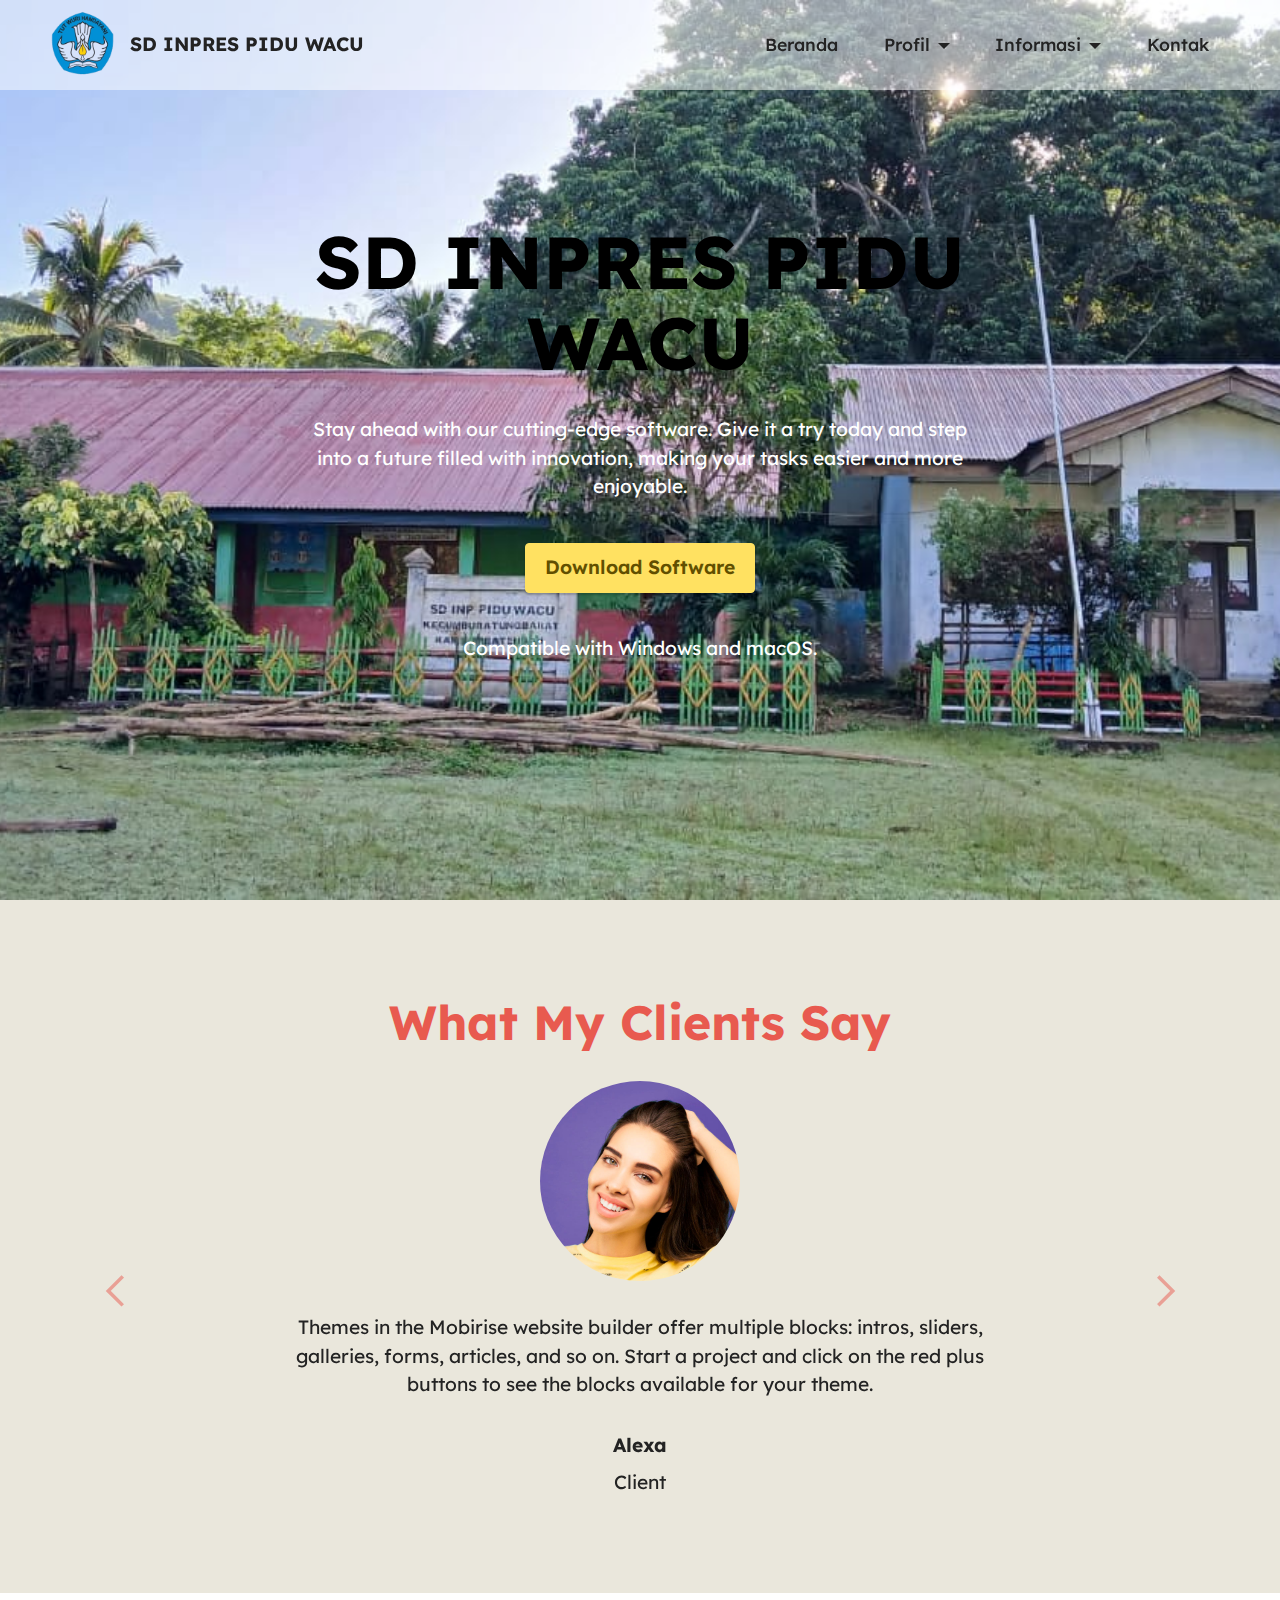
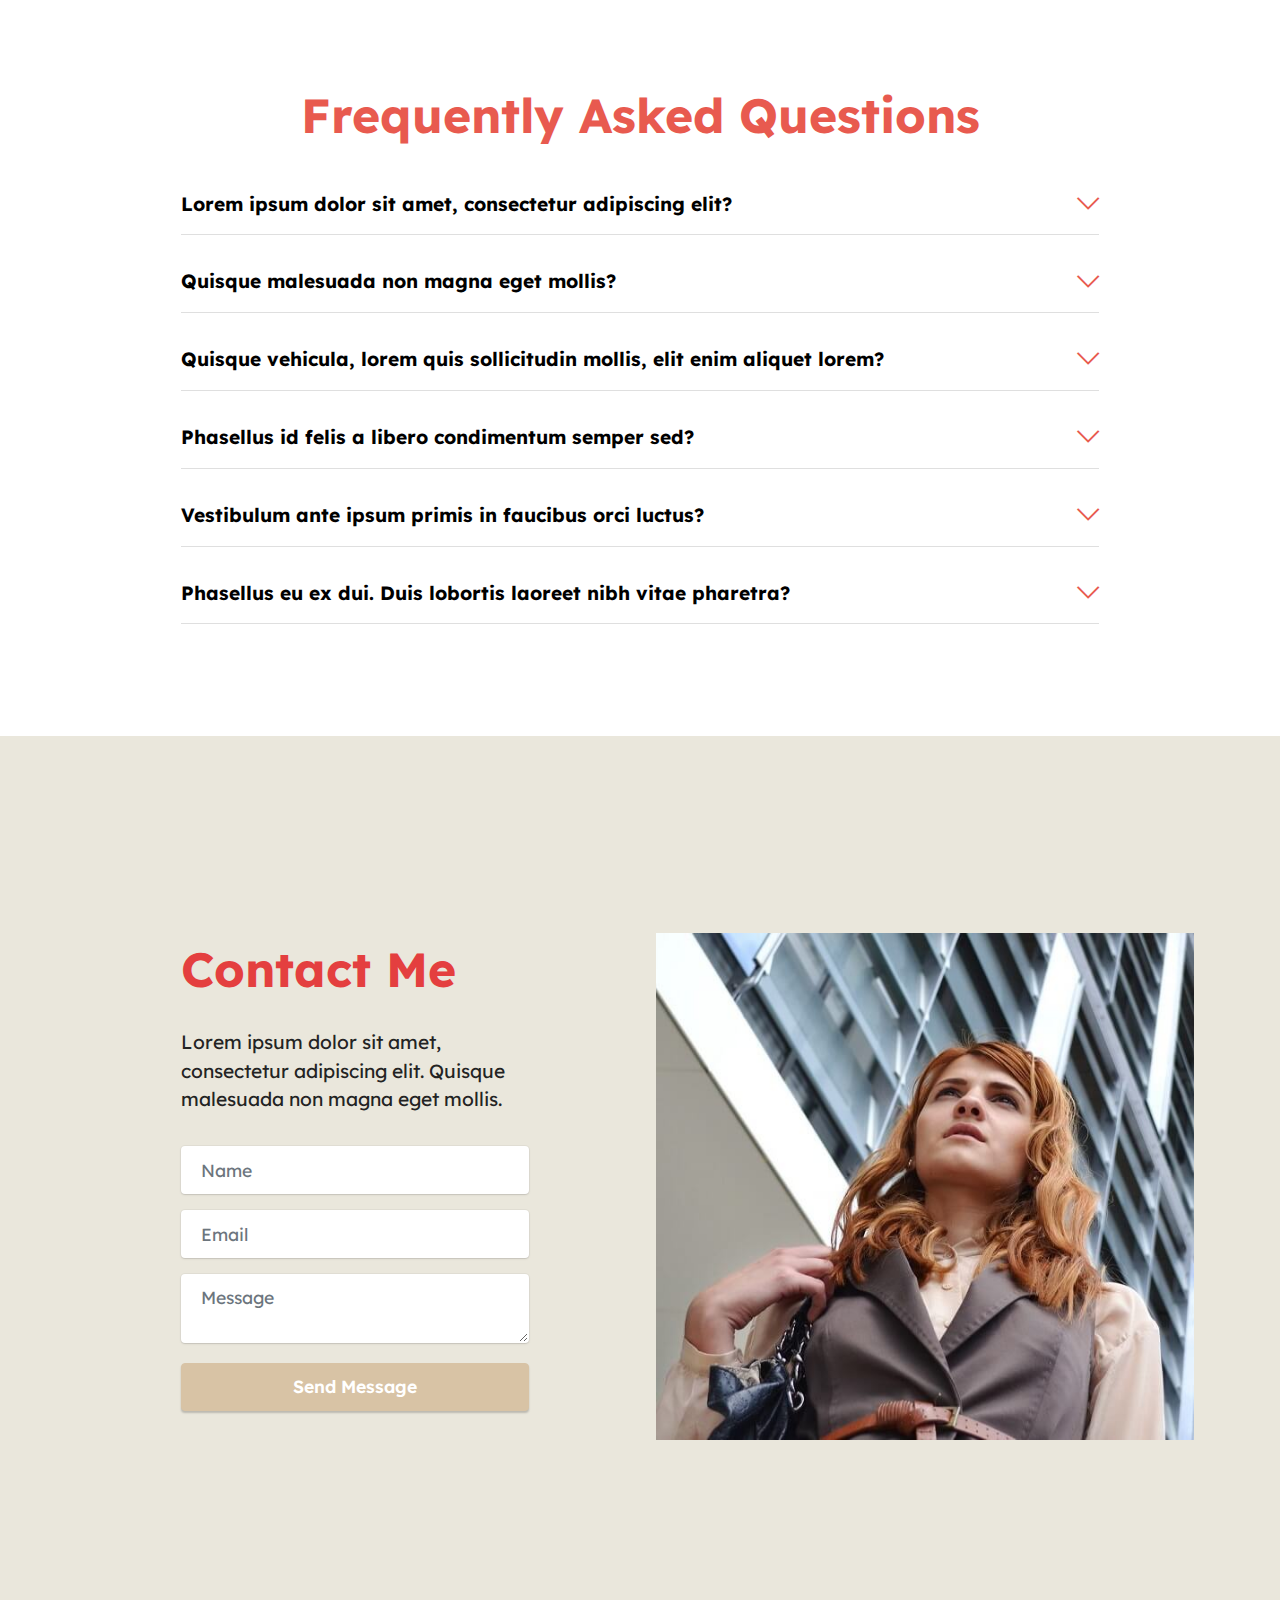
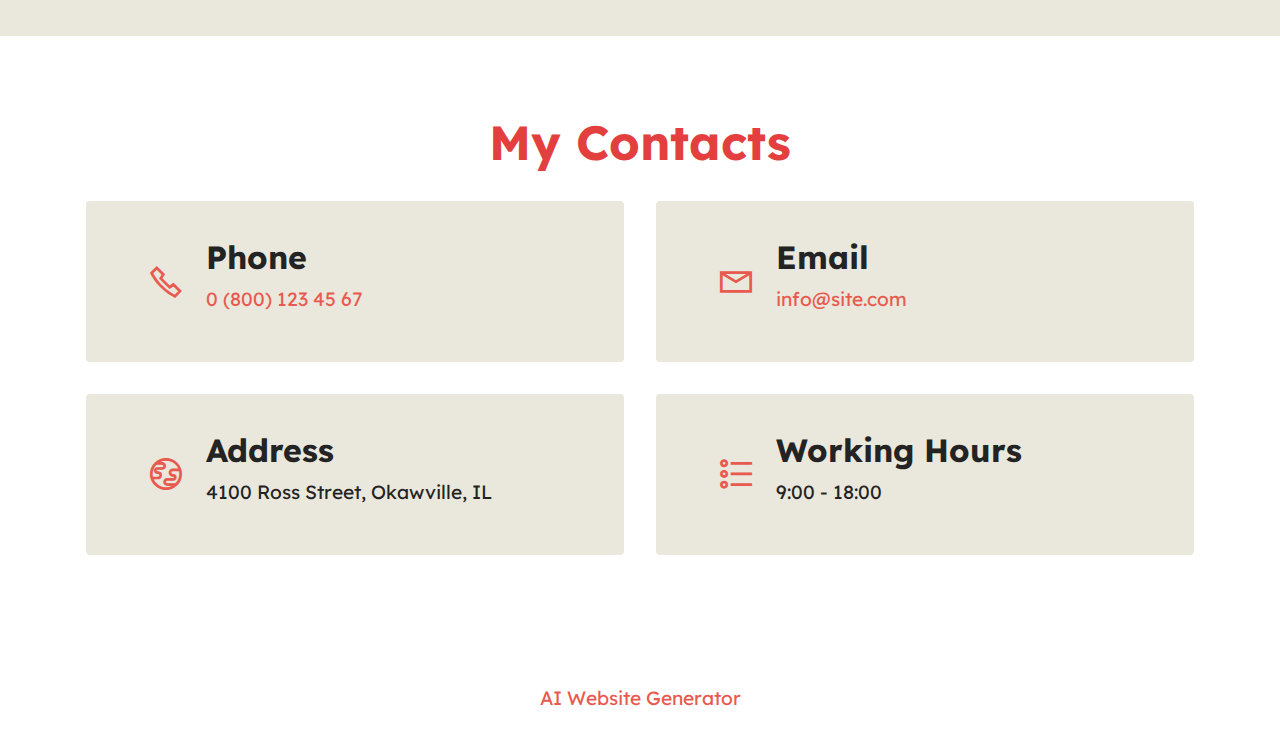
==== index.html @ 5d807ede "create github pages" ====
<!DOCTYPE html>
<html  >
<head>
  <!-- Site made with Mobirise Website Builder v5.9.17, https://mobirise.com -->
  <meta charset="UTF-8">
  <meta http-equiv="X-UA-Compatible" content="IE=edge">
  <meta name="generator" content="Mobirise v5.9.17, mobirise.com">
  <meta name="viewport" content="width=device-width, initial-scale=1, minimum-scale=1">
  <link rel="shortcut icon" href="assets/images/download-2-removebg-preview-96x96.png" type="image/x-icon">
  <meta name="description" content="">
  
  
  <title>Home</title>
  <link rel="stylesheet" href="assets/web/assets/mobirise-icons2/mobirise2.css">
  <link rel="stylesheet" href="assets/web/assets/mobirise-icons/mobirise-icons.css">
  <link rel="stylesheet" href="assets/bootstrap/css/bootstrap.min.css">
  <link rel="stylesheet" href="assets/bootstrap/css/bootstrap-grid.min.css">
  <link rel="stylesheet" href="assets/bootstrap/css/bootstrap-reboot.min.css">
  <link rel="stylesheet" href="assets/dropdown/css/style.css">
  <link rel="stylesheet" href="assets/socicon/css/styles.css">
  <link rel="stylesheet" href="assets/theme/css/style.css">
  <link rel="preload" href="https://fonts.googleapis.com/css?family=Lexend:100,200,300,400,500,600,700,800,900&display=swap" as="style" onload="this.onload=null;this.rel='stylesheet'">
  <noscript><link rel="stylesheet" href="https://fonts.googleapis.com/css?family=Lexend:100,200,300,400,500,600,700,800,900&display=swap"></noscript>
  <link rel="preload" as="style" href="assets/mobirise/css/mbr-additional.css?v=dqxAH0"><link rel="stylesheet" href="assets/mobirise/css/mbr-additional.css?v=dqxAH0" type="text/css">

  
  
  
</head>
<body>
  
  <section data-bs-version="5.1" class="menu menu2 cid-uas5eqyqsw" once="menu" id="menu2-0">
    
    <nav class="navbar navbar-dropdown navbar-fixed-top navbar-expand-lg">
        <div class="container-fluid">
            <div class="navbar-brand">
                <span class="navbar-logo">
                    <a href="https://mobiri.se">
                        <img src="assets/images/download-2-removebg-preview-96x96.png" alt="Mobirise Website Builder" style="height: 4.3rem;">
                    </a>
                </span>
                <span class="navbar-caption-wrap"><a class="navbar-caption text-black display-7" href="https://mobiri.se">SD INPRES PIDU WACU</a></span>
            </div>
            <button class="navbar-toggler" type="button" data-toggle="collapse" data-bs-toggle="collapse" data-target="#navbarSupportedContent" data-bs-target="#navbarSupportedContent" aria-controls="navbarNavAltMarkup" aria-expanded="false" aria-label="Toggle navigation">
                <div class="hamburger">
                    <span></span>
                    <span></span>
                    <span></span>
                    <span></span>
                </div>
            </button>
            <div class="collapse navbar-collapse" id="navbarSupportedContent">
                <ul class="navbar-nav nav-dropdown nav-right" data-app-modern-menu="true"><li class="nav-item"><a class="nav-link link text-black display-4" href="https://mobiri.se">Beranda</a></li>
                    <li class="nav-item dropdown"><a class="nav-link link text-black dropdown-toggle display-4" href="https://mobiri.se" data-toggle="dropdown-submenu" data-bs-toggle="dropdown" data-bs-auto-close="outside" aria-expanded="false">Profil</a><div class="dropdown-menu" aria-labelledby="dropdown-485"><a class="text-black dropdown-item display-4" href="https://mobiri.se">Visi-Misi</a><a class="text-black show dropdown-item display-4" href="https://mobiri.se">Sejarah</a><a class="text-black dropdown-item display-4" href="https://mobiri.se">Struktur Organisasi</a><a class="text-black show dropdown-item display-4" href="https://mobiri.se">Data Guru</a><a class="text-black show dropdown-item display-4" href="https://mobiri.se">Fasilitas</a></div></li>
                    <li class="nav-item dropdown"><a class="nav-link link text-black dropdown-toggle display-4" href="https://mobiri.se" data-toggle="dropdown-submenu" data-bs-toggle="dropdown" data-bs-auto-close="outside">Informasi</a><div class="dropdown-menu" data-bs-popper="none" aria-labelledby="dropdown-117"><a class="text-black dropdown-item display-4" href="https://mobiri.se">Pendaftaran</a></div>
                    </li><li class="nav-item"><a class="nav-link link text-black display-4" href="https://mobiri.se">Kontak</a></li></ul>
                
                
            </div>
        </div>
    </nav>
</section>

<section data-bs-version="5.1" class="header19 cid-uaskLMd3K1 mbr-fullscreen" id="header19-7">
  

  
  
  <div class="container">
    <div class="row">
      <div class="content-wrap col-12 col-md-8">
        <h1 class="mbr-section-title mbr-fonts-style mb-4 display-1"><strong>SD INPRES PIDU WACU</strong></h1>
        <p class="mbr-fonts-style mbr-text mb-4 display-7">
          Stay ahead with our cutting-edge software. Give it a try today and step into a future filled with innovation,
          making your tasks easier and more enjoyable.
        </p>
        <div class="mbr-section-btn">
          <a class="btn btn-warning display-7" href="https://mobiri.se">
            Download Software
          </a>
        </div>
        <p class="mbr-fonts-style mbr-description mt-4 display-7">
          Compatible with Windows and macOS.
        </p>
      </div>
    </div>
  </div>
</section>

<section data-bs-version="5.1" class="testimonails3 carousel slide testimonials-slider cid-sFF3oey64R" data-interval="false" data-bs-interval="false" id="testimonials3-5">

    

    

    <div class="text-center container">
        <h3 class="mb-4 mbr-fonts-style display-2">
            <strong>What My Clients Say</strong>
        </h3>

        <div class="carousel slide" role="listbox" data-pause="true" data-keyboard="false" data-ride="carousel" data-bs-ride="carousel" data-interval="8000" data-bs-interval="8000">
            <div class="carousel-inner">
                
                
            <div class="carousel-item">
                    <div class="user col-md-8">
                        <div class="user_image">
                            <img src="assets/images/team3.jpg">
                        </div>
                        <div class="user_text mb-4">
                            <p class="mbr-fonts-style display-7">
                                Themes in the Mobirise website builder offer multiple blocks: intros, sliders, galleries, forms, articles, and so on. Start a project and click on the red plus buttons to see the blocks available for your theme.
                            </p>
                        </div>
                        <div class="user_name mbr-fonts-style mb-2 display-7">
                            <strong>Alexa</strong>
                        </div>
                        <div class="user_desk mbr-fonts-style display-7">
                            Client
                        </div>
                    </div>
                </div><div class="carousel-item">
                    <div class="user col-md-8">
                        <div class="user_image">
                            <img src="assets/images/team2.jpg">
                        </div>
                        <div class="user_text mb-4">
                            <p class="mbr-fonts-style display-7">
                                Themes in the Mobirise website builder offer multiple blocks: intros, sliders, galleries, forms, articles, and so on. Start a project and click on the red plus buttons to see the blocks available for your theme.
                            </p>
                        </div>
                        <div class="user_name mbr-fonts-style mb-2 display-7">
                            <strong>Linda</strong>
                        </div>
                        <div class="user_desk mbr-fonts-style display-7">
                            Client
                        </div>
                    </div>
                </div><div class="carousel-item">
                    <div class="user col-md-8">
                        <div class="user_image">
                            <img src="assets/images/team4.jpg">
                        </div>
                        <div class="user_text mb-4">
                            <p class="mbr-fonts-style display-7">
                                Themes in the Mobirise website builder offer multiple blocks: intros, sliders, galleries, forms, articles, and so on. Start a project and click on the red plus buttons to see the blocks available for your theme.
                            </p>
                        </div>
                        <div class="user_name mbr-fonts-style mb-2 display-7">
                            <strong>Ann</strong></div>
                        <div class="user_desk mbr-fonts-style display-7">
                            Client</div>
                    </div>
                </div></div>

            <div class="carousel-controls">
                <a class="carousel-control-prev" role="button" data-slide="prev" data-bs-slide="prev">
                    <span aria-hidden="true" class="mobi-mbri mobi-mbri-arrow-prev mbr-iconfont"></span>
                    <span class="sr-only visually-hidden">Previous</span>
                </a>

                <a class="carousel-control-next" role="button" data-slide="next" data-bs-slide="next">
                    <span aria-hidden="true" class="mobi-mbri mobi-mbri-arrow-next mbr-iconfont"></span>
                    <span class="sr-only visually-hidden">Next</span>
                </a>
            </div>
        </div>
    </div>
</section>

<section data-bs-version="5.1" class="content16 cid-sFF5Wb1ZQt" id="content16-a">

    

    
    <div class="container">
        <div class="row justify-content-center">
            <div class="col-12 col-md-10">
                <div class="mbr-section-head align-center mb-4">
                    <h3 class="mbr-section-title mb-0 mbr-fonts-style display-2"><strong>Frequently Asked Questions</strong></h3>
                    
                </div>
                <div id="bootstrap-accordion_8" class="panel-group accordionStyles accordion" role="tablist" aria-multiselectable="true">
                    <div class="card mb-3">
                        <div class="card-header" role="tab" id="headingOne">
                            <a role="button" class="panel-title collapsed" data-toggle="collapse" data-bs-toggle="collapse" data-core="" href="#collapse1_8" aria-expanded="false" aria-controls="collapse1">
                                <h6 class="panel-title-edit mbr-fonts-style mb-0 display-7"><strong>Lorem ipsum dolor sit amet, consectetur adipiscing elit?</strong></h6>
                                <span class="sign mbr-iconfont mbri-arrow-down"></span>
                            </a>
                        </div>
                        <div id="collapse1_8" class="panel-collapse noScroll collapse" role="tabpanel" aria-labelledby="headingOne" data-parent="#accordion" data-bs-parent="#bootstrap-accordion_8">
                            <div class="panel-body">
                                <p class="mbr-fonts-style panel-text display-4">Lorem ipsum dolor sit amet, consectetur adipiscing elit. Quisque malesuada non magna eget mollis. Quisque vehicula, lorem quis sollicitudin mollis, elit enim aliquet lorem, vitae maximus turpis tortor a massa. Phasellus id felis a libero condimentum semper sed sit amet arcu. Suspendisse porta dapibus rhoncus. </p>
                            </div>
                        </div>
                    </div>
                    <div class="card mb-3">
                        <div class="card-header" role="tab" id="headingOne">
                            <a role="button" class="panel-title collapsed" data-toggle="collapse" data-bs-toggle="collapse" data-core="" href="#collapse2_8" aria-expanded="false" aria-controls="collapse2">
                                <h6 class="panel-title-edit mbr-fonts-style mb-0 display-7"><strong>Quisque malesuada non magna eget mollis?</strong></h6>
                                <span class="sign mbr-iconfont mbri-arrow-down"></span>
                            </a>
                        </div>
                        <div id="collapse2_8" class="panel-collapse noScroll collapse" role="tabpanel" aria-labelledby="headingOne" data-parent="#accordion" data-bs-parent="#bootstrap-accordion_8">
                            <div class="panel-body">
                                <p class="mbr-fonts-style panel-text display-4">
                                    Lorem ipsum dolor sit amet, consectetur adipiscing elit. Quisque malesuada non magna eget mollis. Quisque vehicula, lorem quis sollicitudin mollis, elit enim aliquet lorem, vitae maximus turpis tortor a massa. Phasellus id felis a libero condimentum semper sed sit amet arcu. Suspendisse porta dapibus rhoncus. </p>
                            </div>
                        </div>
                    </div>
                    <div class="card mb-3">
                        <div class="card-header" role="tab" id="headingOne">
                            <a role="button" class="panel-title collapsed" data-toggle="collapse" data-bs-toggle="collapse" data-core="" href="#collapse3_8" aria-expanded="false" aria-controls="collapse3">
                                <h6 class="panel-title-edit mbr-fonts-style mb-0 display-7"><strong>Quisque vehicula, lorem quis sollicitudin mollis, elit enim aliquet lorem?</strong></h6>
                                <span class="sign mbr-iconfont mbri-arrow-down"></span>
                            </a>
                        </div>
                        <div id="collapse3_8" class="panel-collapse noScroll collapse" role="tabpanel" aria-labelledby="headingOne" data-parent="#accordion" data-bs-parent="#bootstrap-accordion_8">
                            <div class="panel-body">
                                <p class="mbr-fonts-style panel-text display-4">
                                    Lorem ipsum dolor sit amet, consectetur adipiscing elit. Quisque malesuada non magna eget mollis. Quisque vehicula, lorem quis sollicitudin mollis, elit enim aliquet lorem, vitae maximus turpis tortor a massa. Phasellus id felis a libero condimentum semper sed sit amet arcu. Suspendisse porta dapibus rhoncus. </p>
                            </div>
                        </div>
                    </div>
                    <div class="card mb-3">
                        <div class="card-header" role="tab" id="headingOne">
                            <a role="button" class="panel-title collapsed" data-toggle="collapse" data-bs-toggle="collapse" data-core="" href="#collapse4_8" aria-expanded="false" aria-controls="collapse4">
                                <h6 class="panel-title-edit mbr-fonts-style mb-0 display-7"><strong>Phasellus id felis a libero condimentum semper sed?</strong></h6>
                                <span class="sign mbr-iconfont mbri-arrow-down"></span>
                            </a>
                        </div>
                        <div id="collapse4_8" class="panel-collapse noScroll collapse" role="tabpanel" aria-labelledby="headingOne" data-parent="#accordion" data-bs-parent="#bootstrap-accordion_8">
                            <div class="panel-body">
                                <p class="mbr-fonts-style panel-text display-4">
                                    Lorem ipsum dolor sit amet, consectetur adipiscing elit. Quisque malesuada non magna eget mollis. Quisque vehicula, lorem quis sollicitudin mollis, elit enim aliquet lorem, vitae maximus turpis tortor a massa. Phasellus id felis a libero condimentum semper sed sit amet arcu. Suspendisse porta dapibus rhoncus. </p>
                            </div>
                        </div>
                    </div>
                    <div class="card mb-3">
                        <div class="card-header" role="tab" id="headingOne">
                            <a role="button" class="panel-title collapsed" data-toggle="collapse" data-bs-toggle="collapse" data-core="" href="#collapse5_8" aria-expanded="false" aria-controls="collapse5">
                                <h6 class="panel-title-edit mbr-fonts-style mb-0 display-7"><strong>Vestibulum ante ipsum primis in faucibus orci luctus?</strong></h6>
                                <span class="sign mbr-iconfont mbri-arrow-down"></span>
                            </a>
                        </div>
                        <div id="collapse5_8" class="panel-collapse noScroll collapse" role="tabpanel" aria-labelledby="headingOne" data-parent="#accordion" data-bs-parent="#bootstrap-accordion_8">
                            <div class="panel-body">
                                <p class="mbr-fonts-style panel-text display-4">
                                    Lorem ipsum dolor sit amet, consectetur adipiscing elit. Quisque malesuada non magna eget mollis. Quisque vehicula, lorem quis sollicitudin mollis, elit enim aliquet lorem, vitae maximus turpis tortor a massa. Phasellus id felis a libero condimentum semper sed sit amet arcu. Suspendisse porta dapibus rhoncus. </p>
                            </div>
                        </div>
                    </div>
                    <div class="card mb-3">
                        <div class="card-header" role="tab" id="headingOne">
                            <a role="button" class="panel-title collapsed" data-toggle="collapse" data-bs-toggle="collapse" data-core="" href="#collapse6_8" aria-expanded="false" aria-controls="collapse6">
                                <h6 class="panel-title-edit mbr-fonts-style mb-0 display-7"><strong>Phasellus eu ex dui. Duis lobortis laoreet nibh vitae pharetra?</strong></h6>
                                <span class="sign mbr-iconfont mbri-arrow-down"></span>
                            </a>
                        </div>
                        <div id="collapse6_8" class="panel-collapse noScroll collapse" role="tabpanel" aria-labelledby="headingOne" data-parent="#accordion" data-bs-parent="#bootstrap-accordion_8">
                            <div class="panel-body">
                                <p class="mbr-fonts-style panel-text display-4">
                                    Lorem ipsum dolor sit amet, consectetur adipiscing elit. Quisque malesuada non magna eget mollis. Quisque vehicula, lorem quis sollicitudin mollis, elit enim aliquet lorem, vitae maximus turpis tortor a massa. Phasellus id felis a libero condimentum semper sed sit amet arcu. Suspendisse porta dapibus rhoncus. </p>
                            </div>
                        </div>
                    </div>
                </div>
            </div>
        </div>
    </div>
</section>

<section data-bs-version="5.1" class="form4 cid-sFF3qL4anb mbr-fullscreen" id="form4-6">

    

    

    <div class="container">
        <div class="row content-wrapper justify-content-center">
            <div class="col-lg-4 offset-lg-1 mbr-form" data-form-type="formoid">
<!--Formbuilder Form-->
<form action="https://mobirise.eu/" method="POST" class="mbr-form form-with-styler" data-form-title="Form Name"><input type="hidden" name="email" data-form-email="true" value="NFCNfcZTDltUor0fKeAppHupt5D2DP8f4egqTuChRvmbJTRq71k4GfQvs+UaVh9uUTqiQ5XfnDnJk68Lzxvgr2YEE0UG9UIrGxIe47wLlDyGxXyFft5fIPJm0DeXrnwj">
<div class="row">
<div hidden="hidden" data-form-alert="" class="alert alert-success col-12">Thanks for filling out the form!</div>
<div hidden="hidden" data-form-alert-danger="" class="alert alert-danger col-12">Oops...! some problem!</div>
</div>
<div class="dragArea row">
<div class="col-lg-12 col-md-12 col-sm-12">
<h1 class="mbr-section-title mb-4 display-2"><strong>Contact Me</strong></h1>
</div>
<div class="col-lg-12 col-md-12 col-sm-12">
<p class="mbr-text mbr-fonts-style mb-4 display-7"> Lorem ipsum dolor sit amet, consectetur adipiscing elit. Quisque malesuada non magna eget mollis.</p>
</div>
<div data-for="name" class="col-lg-12 col-md col-12 form-group mb-3">
<input type="text" name="name" placeholder="Name" data-form-field="name" class="form-control display-7" value="" id="name-form4-6">
</div>
<div data-for="email" class="col-lg-12 col-md col-12 form-group mb-3">
<input type="email" name="email" placeholder="Email" data-form-field="email" class="form-control display-7" value="" id="email-form4-6">
</div>
<div class="col-lg-12 col-md-12 col-sm-12 form-group" data-for="textarea">
<textarea name="textarea" placeholder="Message" data-form-field="textarea" class="form-control display-7" id="textarea-form4-6"></textarea>
</div>
<div class="col-12 col-md-auto mbr-section-btn"><button type="submit" class="btn btn-secondary display-4">Send Message</button></div>
</div>
</form><!--Formbuilder Form-->
</div>
            <div class="col-lg-6 offset-lg-1 col-12">
                <div class="image-wrapper">
                    <img class="w-100" src="assets/images/mbr-2.jpeg" alt="Mobirise Website Builder">
                </div>
            </div>
        </div>
    </div>
</section>

<section data-bs-version="5.1" class="contacts2 cid-sFF3B84VW8" id="contacts2-8">
    <!---->
    
    
    <div class="container">
        <div class="mbr-section-head">
            <h3 class="mbr-section-title mbr-fonts-style align-center mb-0 display-2">
                <strong>My Contacts</strong>
            </h3>
            
        </div>
        <div class="row justify-content-center mt-4">
            <div class="card col-12 col-md-6">
                <div class="card-wrapper">
                    <div class="image-wrapper">
                        <span class="mbr-iconfont mobi-mbri-phone mobi-mbri"></span>
                    </div>
                    <div class="text-wrapper">
                        <h6 class="card-title mbr-fonts-style mb-1 display-5">
                            <strong>Phone</strong>
                        </h6>
                        <p class="mbr-text mbr-fonts-style display-7">
                            <a href="tel:+12345678910" class="text-primary">0 (800) 123 45 67</a>
                        </p>
                    </div>
                </div>
            </div>
            <div class="card col-12 col-md-6">
                <div class="card-wrapper">
                    <div class="image-wrapper">
                        <span class="mbr-iconfont mobi-mbri-letter mobi-mbri"></span>
                    </div>
                    <div class="text-wrapper">
                        <h6 class="card-title mbr-fonts-style mb-1 display-5">
                            <strong>Email</strong>
                        </h6>
                        <p class="mbr-text mbr-fonts-style display-7">
                            <a href="mailto:info@site.com" class="text-primary">info@site.com</a>
                        </p>
                    </div>
                </div>
            </div>
            <div class="card col-12 col-md-6">
                <div class="card-wrapper">
                    <div class="image-wrapper">
                        <span class="mbr-iconfont mobi-mbri-globe mobi-mbri"></span>
                    </div>
                    <div class="text-wrapper">
                        <h6 class="card-title mbr-fonts-style mb-1 display-5">
                            <strong>Address</strong>
                        </h6>
                        <p class="mbr-text mbr-fonts-style display-7">
                            4100 Ross Street, Okawville, IL
                        </p>
                    </div>
                </div>
            </div>
            <div class="card col-12 col-md-6">
                <div class="card-wrapper">
                    <div class="image-wrapper">
                        <span class="mbr-iconfont mobi-mbri-bulleted-list mobi-mbri"></span>
                    </div>
                    <div class="text-wrapper">
                        <h6 class="card-title mbr-fonts-style mb-1 display-5">
                            <strong>Working Hours</strong>
                        </h6>
                        <p class="mbr-text mbr-fonts-style display-7">
                            9:00 - 18:00
                        </p>
                    </div>
                </div>
            </div>
        </div>
    </div>
</section><section class="display-7" style="padding: 0;align-items: center;justify-content: center;flex-wrap: wrap;    align-content: center;display: flex;position: relative;height: 4rem;"><a href="https://mobiri.se/3119756" style="flex: 1 1;height: 4rem;position: absolute;width: 100%;z-index: 1;"><img alt="" style="height: 4rem;" src="[data-uri]"></a><p style="margin: 0;text-align: center;" class="display-7">&#8204;</p><a style="z-index:1" href="https://mobirise.com/builder/ai-website-generator.html">AI Website Generator</a></section><script src="assets/bootstrap/js/bootstrap.bundle.min.js"></script>  <script src="assets/smoothscroll/smooth-scroll.js"></script>  <script src="assets/ytplayer/index.js"></script>  <script src="assets/mbr-switch-arrow/mbr-switch-arrow.js"></script>  <script src="assets/dropdown/js/navbar-dropdown.js"></script>  <script src="assets/theme/js/script.js"></script>  <script src="assets/formoid/formoid.min.js"></script>  
  
  
</body>
</html>
---- assets/web/assets/mobirise-icons2/mobirise2.css ----
@font-face {
  font-family: 'Moririse2';
  font-display: swap;
  src:  url('mobirise2.eot?f2bix4');
  src:  url('mobirise2.eot?f2bix4#iefix') format('embedded-opentype'),
    url('mobirise2.ttf?f2bix4') format('truetype'),
    url('mobirise2.woff?f2bix4') format('woff'),
    url('mobirise2.svg?f2bix4#mobirise2') format('svg');
  font-weight: normal;
  font-style: normal;
}

[class^="mobi-"], [class*=" mobi-"] {
  /* use !important to prevent issues with browser extensions that change fonts */
  font-family: 'Moririse2' !important;
  speak: none;
  font-style: normal;
  font-weight: normal;
  font-variant: normal;
  text-transform: none;
  line-height: 1;

  /* Better Font Rendering =========== */
  -webkit-font-smoothing: antialiased;
  -moz-osx-font-smoothing: grayscale;
}

.mobi-mbri-add-submenu:before {
  content: "\e900";
}
.mobi-mbri-alert:before {
  content: "\e901";
}
.mobi-mbri-align-center:before {
  content: "\e902";
}
.mobi-mbri-align-justify:before {
  content: "\e903";
}
.mobi-mbri-align-left:before {
  content: "\e904";
}
.mobi-mbri-align-right:before {
  content: "\e905";
}
.mobi-mbri-android:before {
  content: "\e906";
}
.mobi-mbri-apple:before {
  content: "\e907";
}
.mobi-mbri-arrow-down:before {
  content: "\e908";
}
.mobi-mbri-arrow-next:before {
  content: "\e909";
}
.mobi-mbri-arrow-prev:before {
  content: "\e90a";
}
.mobi-mbri-arrow-up:before {
  content: "\e90b";
}
.mobi-mbri-bold:before {
  content: "\e90c";
}
.mobi-mbri-bookmark:before {
  content: "\e90d";
}
.mobi-mbri-bootstrap:before {
  content: "\e90e";
}
.mobi-mbri-briefcase:before {
  content: "\e90f";
}
.mobi-mbri-browse:before {
  content: "\e910";
}
.mobi-mbri-bulleted-list:before {
  content: "\e911";
}
.mobi-mbri-calendar:before {
  content: "\e912";
}
.mobi-mbri-camera:before {
  content: "\e913";
}
.mobi-mbri-cart-add:before {
  content: "\e914";
}
.mobi-mbri-cart-full:before {
  content: "\e915";
}
.mobi-mbri-cash:before {
  content: "\e916";
}
.mobi-mbri-change-style:before {
  content: "\e917";
}
.mobi-mbri-chat:before {
  content: "\e918";
}
.mobi-mbri-clock:before {
  content: "\e919";
}
.mobi-mbri-close:before {
  content: "\e91a";
}
.mobi-mbri-cloud:before {
  content: "\e91b";
}
.mobi-mbri-code:before {
  content: "\e91c";
}
.mobi-mbri-contact-form:before {
  content: "\e91d";
}
.mobi-mbri-credit-card:before {
  content: "\e91e";
}
.mobi-mbri-cursor-click:before {
  content: "\e91f";
}
.mobi-mbri-cust-feedback:before {
  content: "\e920";
}
.mobi-mbri-database:before {
  content: "\e921";
}
.mobi-mbri-delivery:before {
  content: "\e922";
}
.mobi-mbri-desktop:before {
  content: "\e923";
}
.mobi-mbri-devices:before {
  content: "\e924";
}
.mobi-mbri-down:before {
  content: "\e925";
}
.mobi-mbri-download-2:before {
  content: "\e926";
}
.mobi-mbri-download:before {
  content: "\e927";
}
.mobi-mbri-drag-n-drop-2:before {
  content: "\e928";
}
.mobi-mbri-drag-n-drop:before {
  content: "\e929";
}
.mobi-mbri-edit-2:before {
  content: "\e92a";
}
.mobi-mbri-edit:before {
  content: "\e92b";
}
.mobi-mbri-error:before {
  content: "\e92c";
}
.mobi-mbri-extension:before {
  content: "\e92d";
}
.mobi-mbri-features:before {
  content: "\e92e";
}
.mobi-mbri-file:before {
  content: "\e92f";
}
.mobi-mbri-flag:before {
  content: "\e930";
}
.mobi-mbri-folder:before {
  content: "\e931";
}
.mobi-mbri-gift:before {
  content: "\e932";
}
.mobi-mbri-github:before {
  content: "\e933";
}
.mobi-mbri-globe-2:before {
  content: "\e934";
}
.mobi-mbri-globe:before {
  content: "\e935";
}
.mobi-mbri-growing-chart:before {
  content: "\e936";
}
.mobi-mbri-hearth:before {
  content: "\e937";
}
.mobi-mbri-help:before {
  content: "\e938";
}
.mobi-mbri-home:before {
  content: "\e939";
}
.mobi-mbri-hot-cup:before {
  content: "\e93a";
}
.mobi-mbri-idea:before {
  content: "\e93b";
}
.mobi-mbri-image-gallery:before {
  content: "\e93c";
}
.mobi-mbri-image-slider:before {
  content: "\e93d";
}
.mobi-mbri-info:before {
  content: "\e93e";
}
.mobi-mbri-italic:before {
  content: "\e93f";
}
.mobi-mbri-key:before {
  content: "\e940";
}
.mobi-mbri-laptop:before {
  content: "\e941";
}
.mobi-mbri-layers:before {
  content: "\e942";
}
.mobi-mbri-left-right:before {
  content: "\e943";
}
.mobi-mbri-left:before {
  content: "\e944";
}
.mobi-mbri-letter:before {
  content: "\e945";
}
.mobi-mbri-like:before {
  content: "\e946";
}
.mobi-mbri-link:before {
  content: "\e947";
}
.mobi-mbri-lock:before {
  content: "\e948";
}
.mobi-mbri-login:before {
  content: "\e949";
}
.mobi-mbri-logout:before {
  content: "\e94a";
}
.mobi-mbri-magic-stick:before {
  content: "\e94b";
}
.mobi-mbri-map-pin:before {
  content: "\e94c";
}
.mobi-mbri-menu:before {
  content: "\e94d";
}
.mobi-mbri-mobile-2:before {
  content: "\e94e";
}
.mobi-mbri-mobile-horizontal:before {
  content: "\e94f";
}
.mobi-mbri-mobile:before {
  content: "\e950";
}
.mobi-mbri-mobirise:before {
  content: "\e951";
}
.mobi-mbri-more-horizontal:before {
  content: "\e952";
}
.mobi-mbri-more-vertical:before {
  content: "\e953";
}
.mobi-mbri-music:before {
  content: "\e954";
}
.mobi-mbri-new-file:before {
  content: "\e955";
}
.mobi-mbri-numbered-list:before {
  content: "\e956";
}
.mobi-mbri-opened-folder:before {
  content: "\e957";
}
.mobi-mbri-pages:before {
  content: "\e958";
}
.mobi-mbri-paper-plane:before {
  content: "\e959";
}
.mobi-mbri-paperclip:before {
  content: "\e95a";
}
.mobi-mbri-phone:before {
  content: "\e95b";
}
.mobi-mbri-photo:before {
  content: "\e95c";
}
.mobi-mbri-photos:before {
  content: "\e95d";
}
.mobi-mbri-pin:before {
  content: "\e95e";
}
.mobi-mbri-play:before {
  content: "\e95f";
}
.mobi-mbri-plus:before {
  content: "\e960";
}
.mobi-mbri-preview:before {
  content: "\e961";
}
.mobi-mbri-print:before {
  content: "\e962";
}
.mobi-mbri-protect:before {
  content: "\e963";
}
.mobi-mbri-question:before {
  content: "\e964";
}
.mobi-mbri-quote-left:before {
  content: "\e965";
}
.mobi-mbri-quote-right:before {
  content: "\e966";
}
.mobi-mbri-redo:before {
  content: "\e967";
}
.mobi-mbri-refresh:before {
  content: "\e968";
}
.mobi-mbri-responsive-2:before {
  content: "\e969";
}
.mobi-mbri-responsive:before {
  content: "\e96a";
}
.mobi-mbri-right:before {
  content: "\e96b";
}
.mobi-mbri-rocket:before {
  content: "\e96c";
}
.mobi-mbri-sad-face:before {
  content: "\e96d";
}
.mobi-mbri-sale:before {
  content: "\e96e";
}
.mobi-mbri-save:before {
  content: "\e96f";
}
.mobi-mbri-search:before {
  content: "\e970";
}
.mobi-mbri-setting-2:before {
  content: "\e971";
}
.mobi-mbri-setting-3:before {
  content: "\e972";
}
.mobi-mbri-setting:before {
  content: "\e973";
}
.mobi-mbri-share:before {
  content: "\e974";
}
.mobi-mbri-shopping-bag:before {
  content: "\e975";
}
.mobi-mbri-shopping-basket:before {
  content: "\e976";
}
.mobi-mbri-shopping-cart:before {
  content: "\e977";
}
.mobi-mbri-sites:before {
  content: "\e978";
}
.mobi-mbri-smile-face:before {
  content: "\e979";
}
.mobi-mbri-speed:before {
  content: "\e97a";
}
.mobi-mbri-star:before {
  content: "\e97b";
}
.mobi-mbri-success:before {
  content: "\e97c";
}
.mobi-mbri-sun:before {
  content: "\e97d";
}
.mobi-mbri-sun2:before {
  content: "\e97e";
}
.mobi-mbri-tablet-vertical:before {
  content: "\e97f";
}
.mobi-mbri-tablet:before {
  content: "\e980";
}
.mobi-mbri-target:before {
  content: "\e981";
}
.mobi-mbri-timer:before {
  content: "\e982";
}
.mobi-mbri-to-ftp:before {
  content: "\e983";
}
.mobi-mbri-to-local-drive:before {
  content: "\e984";
}
.mobi-mbri-touch-swipe:before {
  content: "\e985";
}
.mobi-mbri-touch:before {
  content: "\e986";
}
.mobi-mbri-trash:before {
  content: "\e987";
}
.mobi-mbri-underline:before {
  content: "\e988";
}
.mobi-mbri-undo:before {
  content: "\e989";
}
.mobi-mbri-unlink:before {
  content: "\e98a";
}
.mobi-mbri-unlock:before {
  content: "\e98b";
}
.mobi-mbri-up-down:before {
  content: "\e98c";
}
.mobi-mbri-up:before {
  content: "\e98d";
}
.mobi-mbri-update:before {
  content: "\e98e";
}
.mobi-mbri-upload-2:before {
  content: "\e98f";
}
.mobi-mbri-upload:before {
  content: "\e990";
}
.mobi-mbri-user-2:before {
  content: "\e991";
}
.mobi-mbri-user:before {
  content: "\e992";
}
.mobi-mbri-users:before {
  content: "\e993";
}
.mobi-mbri-video-play:before {
  content: "\e994";
}
.mobi-mbri-video:before {
  content: "\e995";
}
.mobi-mbri-watch:before {
  content: "\e996";
}
.mobi-mbri-website-theme-2:before {
  content: "\e997";
}
.mobi-mbri-website-theme:before {
  content: "\e998";
}
.mobi-mbri-wifi:before {
  content: "\e999";
}
.mobi-mbri-windows:before {
  content: "\e99a";
}
.mobi-mbri-zoom-in:before {
  content: "\e99b";
}
.mobi-mbri-zoom-out:before {
  content: "\e99c";
}
---- assets/web/assets/mobirise-icons/mobirise-icons.css ----
@font-face {
  font-family: 'MobiriseIcons';
  src:  url('mobirise-icons.eot?spat4u');
  src:  url('mobirise-icons.eot?spat4u#iefix') format('embedded-opentype'),
    url('mobirise-icons.ttf?spat4u') format('truetype'),
    url('mobirise-icons.woff?spat4u') format('woff'),
    url('mobirise-icons.svg?spat4u#MobiriseIcons') format('svg');
  font-weight: normal;
  font-style: normal;
  font-display: swap;
}

[class^="mbri-"], [class*=" mbri-"] {
  /* use !important to prevent issues with browser extensions that change fonts */
  font-family: MobiriseIcons !important;
  speak: none;
  font-style: normal;
  font-weight: normal;
  font-variant: normal;
  text-transform: none;
  line-height: 1;

  /* Better Font Rendering =========== */
  -webkit-font-smoothing: antialiased;
  -moz-osx-font-smoothing: grayscale;
}

.mbri-add-submenu:before {
  content: "\e900";
}
.mbri-alert:before {
  content: "\e901";
}
.mbri-align-center:before {
  content: "\e902";
}
.mbri-align-justify:before {
  content: "\e903";
}
.mbri-align-left:before {
  content: "\e904";
}
.mbri-align-right:before {
  content: "\e905";
}
.mbri-android:before {
  content: "\e906";
}
.mbri-apple:before {
  content: "\e907";
}
.mbri-arrow-down:before {
  content: "\e908";
}
.mbri-arrow-next:before {
  content: "\e909";
}
.mbri-arrow-prev:before {
  content: "\e90a";
}
.mbri-arrow-up:before {
  content: "\e90b";
}
.mbri-bold:before {
  content: "\e90c";
}
.mbri-bookmark:before {
  content: "\e90d";
}
.mbri-bootstrap:before {
  content: "\e90e";
}
.mbri-briefcase:before {
  content: "\e90f";
}
.mbri-browse:before {
  content: "\e910";
}
.mbri-bulleted-list:before {
  content: "\e911";
}
.mbri-calendar:before {
  content: "\e912";
}
.mbri-camera:before {
  content: "\e913";
}
.mbri-cart-add:before {
  content: "\e914";
}
.mbri-cart-full:before {
  content: "\e915";
}
.mbri-cash:before {
  content: "\e916";
}
.mbri-change-style:before {
  content: "\e917";
}
.mbri-chat:before {
  content: "\e918";
}
.mbri-clock:before {
  content: "\e919";
}
.mbri-close:before {
  content: "\e91a";
}
.mbri-cloud:before {
  content: "\e91b";
}
.mbri-code:before {
  content: "\e91c";
}
.mbri-contact-form:before {
  content: "\e91d";
}
.mbri-credit-card:before {
  content: "\e91e";
}
.mbri-cursor-click:before {
  content: "\e91f";
}
.mbri-cust-feedback:before {
  content: "\e920";
}
.mbri-database:before {
  content: "\e921";
}
.mbri-delivery:before {
  content: "\e922";
}
.mbri-desktop:before {
  content: "\e923";
}
.mbri-devices:before {
  content: "\e924";
}
.mbri-down:before {
  content: "\e925";
}
.mbri-download:before {
  content: "\e989";
}
.mbri-drag-n-drop:before {
  content: "\e927";
}
.mbri-drag-n-drop2:before {
  content: "\e928";
}
.mbri-edit:before {
  content: "\e929";
}
.mbri-edit2:before {
  content: "\e92a";
}
.mbri-error:before {
  content: "\e92b";
}
.mbri-extension:before {
  content: "\e92c";
}
.mbri-features:before {
  content: "\e92d";
}
.mbri-file:before {
  content: "\e92e";
}
.mbri-flag:before {
  content: "\e92f";
}
.mbri-folder:before {
  content: "\e930";
}
.mbri-gift:before {
  content: "\e931";
}
.mbri-github:before {
  content: "\e932";
}
.mbri-globe:before {
  content: "\e933";
}
.mbri-globe-2:before {
  content: "\e934";
}
.mbri-growing-chart:before {
  content: "\e935";
}
.mbri-hearth:before {
  content: "\e936";
}
.mbri-help:before {
  content: "\e937";
}
.mbri-home:before {
  content: "\e938";
}
.mbri-hot-cup:before {
  content: "\e939";
}
.mbri-idea:before {
  content: "\e93a";
}
.mbri-image-gallery:before {
  content: "\e93b";
}
.mbri-image-slider:before {
  content: "\e93c";
}
.mbri-info:before {
  content: "\e93d";
}
.mbri-italic:before {
  content: "\e93e";
}
.mbri-key:before {
  content: "\e93f";
}
.mbri-laptop:before {
  content: "\e940";
}
.mbri-layers:before {
  content: "\e941";
}
.mbri-left-right:before {
  content: "\e942";
}
.mbri-left:before {
  content: "\e943";
}
.mbri-letter:before {
  content: "\e944";
}
.mbri-like:before {
  content: "\e945";
}
.mbri-link:before {
  content: "\e946";
}
.mbri-lock:before {
  content: "\e947";
}
.mbri-login:before {
  content: "\e948";
}
.mbri-logout:before {
  content: "\e949";
}
.mbri-magic-stick:before {
  content: "\e94a";
}
.mbri-map-pin:before {
  content: "\e94b";
}
.mbri-menu:before {
  content: "\e94c";
}
.mbri-mobile:before {
  content: "\e94d";
}
.mbri-mobile2:before {
  content: "\e94e";
}
.mbri-mobirise:before {
  content: "\e94f";
}
.mbri-more-horizontal:before {
  content: "\e950";
}
.mbri-more-vertical:before {
  content: "\e951";
}
.mbri-music:before {
  content: "\e952";
}
.mbri-new-file:before {
  content: "\e953";
}
.mbri-numbered-list:before {
  content: "\e954";
}
.mbri-opened-folder:before {
  content: "\e955";
}
.mbri-pages:before {
  content: "\e956";
}
.mbri-paper-plane:before {
  content: "\e957";
}
.mbri-paperclip:before {
  content: "\e958";
}
.mbri-photo:before {
  content: "\e959";
}
.mbri-photos:before {
  content: "\e95a";
}
.mbri-pin:before {
  content: "\e95b";
}
.mbri-play:before {
  content: "\e95c";
}
.mbri-plus:before {
  content: "\e95d";
}
.mbri-preview:before {
  content: "\e95e";
}
.mbri-print:before {
  content: "\e95f";
}
.mbri-protect:before {
  content: "\e960";
}
.mbri-question:before {
  content: "\e961";
}
.mbri-quote-left:before {
  content: "\e962";
}
.mbri-quote-right:before {
  content: "\e963";
}
.mbri-refresh:before {
  content: "\e964";
}
.mbri-responsive:before {
  content: "\e965";
}
.mbri-right:before {
  content: "\e966";
}
.mbri-rocket:before {
  content: "\e967";
}
.mbri-sad-face:before {
  content: "\e968";
}
.mbri-sale:before {
  content: "\e969";
}
.mbri-save:before {
  content: "\e96a";
}
.mbri-search:before {
  content: "\e96b";
}
.mbri-setting:before {
  content: "\e96c";
}
.mbri-setting2:before {
  content: "\e96d";
}
.mbri-setting3:before {
  content: "\e96e";
}
.mbri-share:before {
  content: "\e96f";
}
.mbri-shopping-bag:before {
  content: "\e970";
}
.mbri-shopping-basket:before {
  content: "\e971";
}
.mbri-shopping-cart:before {
  content: "\e972";
}
.mbri-sites:before {
  content: "\e973";
}
.mbri-smile-face:before {
  content: "\e974";
}
.mbri-speed:before {
  content: "\e975";
}
.mbri-star:before {
  content: "\e976";
}
.mbri-success:before {
  content: "\e977";
}
.mbri-sun:before {
  content: "\e978";
}
.mbri-sun2:before {
  content: "\e979";
}
.mbri-tablet:before {
  content: "\e97a";
}
.mbri-tablet-vertical:before {
  content: "\e97b";
}
.mbri-target:before {
  content: "\e97c";
}
.mbri-timer:before {
  content: "\e97d";
}
.mbri-to-ftp:before {
  content: "\e97e";
}
.mbri-to-local-drive:before {
  content: "\e97f";
}
.mbri-touch-swipe:before {
  content: "\e980";
}
.mbri-touch:before {
  content: "\e981";
}
.mbri-trash:before {
  content: "\e982";
}
.mbri-underline:before {
  content: "\e983";
}
.mbri-unlink:before {
  content: "\e984";
}
.mbri-unlock:before {
  content: "\e985";
}
.mbri-up-down:before {
  content: "\e986";
}
.mbri-up:before {
  content: "\e987";
}
.mbri-update:before {
  content: "\e988";
}
.mbri-upload:before {
 content: "\e926"; 
}
.mbri-user:before {
  content: "\e98a";
}
.mbri-user2:before {
  content: "\e98b";
}
.mbri-users:before {
  content: "\e98c";
}
.mbri-video:before {
  content: "\e98d";
}
.mbri-video-play:before {
  content: "\e98e";
}
.mbri-watch:before {
  content: "\e98f";
}
.mbri-website-theme:before {
  content: "\e990";
}
.mbri-wifi:before {
  content: "\e991";
}
.mbri-windows:before {
  content: "\e992";
}
.mbri-zoom-out:before {
  content: "\e993";
}
.mbri-redo:before {
  content: "\e994";
}
.mbri-undo:before {
  content: "\e995";
}
---- assets/dropdown/css/style.css ----
.navbar-dropdown {
  left: 0;
  padding: 0;
  position: absolute;
  right: 0;
  top: 0;
  transition: all 0.45s ease;
  z-index: 1030;
  background: #282828; }
  .navbar-dropdown .navbar-logo {
    margin-right: 0.8rem;
    transition: margin 0.3s ease-in-out;
    vertical-align: middle; }
    .navbar-dropdown .navbar-logo img {
      height: 3.125rem;
      transition: all 0.3s ease-in-out; }
    .navbar-dropdown .navbar-logo.mbr-iconfont {
      font-size: 3.125rem;
      line-height: 3.125rem; }
  .navbar-dropdown .navbar-caption {
    font-weight: 700;
    white-space: normal;
    vertical-align: -4px;
    line-height: 3.125rem !important; }
    .navbar-dropdown .navbar-caption, .navbar-dropdown .navbar-caption:hover {
      color: inherit;
      text-decoration: none; }
  .navbar-dropdown .mbr-iconfont + .navbar-caption {
    vertical-align: -1px; }
  .navbar-dropdown.navbar-fixed-top {
    position: fixed; }
  .navbar-dropdown .navbar-brand span {
    vertical-align: -4px; }
  .navbar-dropdown.bg-color.transparent {
    background: none; }
  .navbar-dropdown.navbar-short .navbar-brand {
    padding: 0.625rem 0; }
    .navbar-dropdown.navbar-short .navbar-brand span {
      vertical-align: -1px; }
  .navbar-dropdown.navbar-short .navbar-caption {
    line-height: 2.375rem !important;
    vertical-align: -2px; }
  .navbar-dropdown.navbar-short .navbar-logo {
    margin-right: 0.5rem; }
    .navbar-dropdown.navbar-short .navbar-logo img {
      height: 2.375rem; }
    .navbar-dropdown.navbar-short .navbar-logo.mbr-iconfont {
      font-size: 2.375rem;
      line-height: 2.375rem; }
  .navbar-dropdown.navbar-short .mbr-table-cell {
    height: 3.625rem; }
  .navbar-dropdown .navbar-close {
    left: 0.6875rem;
    position: fixed;
    top: 0.75rem;
    z-index: 1000; }
  .navbar-dropdown .hamburger-icon {
    content: "";
    display: inline-block;
    vertical-align: middle;
    width: 16px;
    -webkit-box-shadow: 0 -6px 0 1px #282828,0 0 0 1px #282828,0 6px 0 1px #282828;
    -moz-box-shadow: 0 -6px 0 1px #282828,0 0 0 1px #282828,0 6px 0 1px #282828;
    box-shadow: 0 -6px 0 1px #282828,0 0 0 1px #282828,0 6px 0 1px #282828; }

.dropdown-menu .dropdown-toggle[data-toggle="dropdown-submenu"]::after {
  border-bottom: 0.35em solid transparent;
  border-left: 0.35em solid;
  border-right: 0;
  border-top: 0.35em solid transparent;
  margin-left: 0.3rem; }

.dropdown-menu .dropdown-item:focus {
  outline: 0; }

.nav-dropdown {
  font-size: 0.75rem;
  font-weight: 500;
  height: auto !important; }
  .nav-dropdown .nav-btn {
    padding-left: 1rem; }
  .nav-dropdown .link {
    margin: .667em 1.667em;
    font-weight: 500;
    padding: 0;
    transition: color .2s ease-in-out; }
    .nav-dropdown .link.dropdown-toggle {
      margin-right: 2.583em; }
      .nav-dropdown .link.dropdown-toggle::after {
        margin-left: .25rem;
        border-top: 0.35em solid;
        border-right: 0.35em solid transparent;
        border-left: 0.35em solid transparent;
        border-bottom: 0; }
      .nav-dropdown .link.dropdown-toggle[aria-expanded="true"] {
        margin: 0;
        padding: 0.667em 3.263em  0.667em 1.667em; }
  .nav-dropdown .link::after,
  .nav-dropdown .dropdown-item::after {
    color: inherit; }
  .nav-dropdown .btn {
    font-size: 0.75rem;
    font-weight: 700;
    letter-spacing: 0;
    margin-bottom: 0;
    padding-left: 1.25rem;
    padding-right: 1.25rem; }
  .nav-dropdown .dropdown-menu {
    border-radius: 0;
    border: 0;
    left: 0;
    margin: 0;
    padding-bottom: 1.25rem;
    padding-top: 1.25rem;
    position: relative; }
  .nav-dropdown .dropdown-submenu {
    margin-left: 0.125rem;
    top: 0; }
  .nav-dropdown .dropdown-item {
    font-weight: 500;
    line-height: 2;
    padding: 0.3846em 4.615em 0.3846em 1.5385em;
    position: relative;
    transition: color .2s ease-in-out, background-color .2s ease-in-out; }
    .nav-dropdown .dropdown-item::after {
      margin-top: -0.3077em;
      position: absolute;
      right: 1.1538em;
      top: 50%; }
    .nav-dropdown .dropdown-item:focus, .nav-dropdown .dropdown-item:hover {
      background: none; }

@media (max-width: 767px) {
  .nav-dropdown.navbar-toggleable-sm {
    bottom: 0;
    display: none;
    left: 0;
    overflow-x: hidden;
    position: fixed;
    top: 0;
    transform: translateX(-100%);
    -ms-transform: translateX(-100%);
    -webkit-transform: translateX(-100%);
    width: 18.75rem;
    z-index: 999; } }
.nav-dropdown.navbar-toggleable-xl {
  bottom: 0;
  display: none;
  left: 0;
  overflow-x: hidden;
  position: fixed;
  top: 0;
  transform: translateX(-100%);
  -ms-transform: translateX(-100%);
  -webkit-transform: translateX(-100%);
  width: 18.75rem;
  z-index: 999; }

.nav-dropdown-sm {
  display: block !important;
  overflow-x: hidden;
  overflow: auto;
  padding-top: 3.875rem; }
  .nav-dropdown-sm::after {
    content: "";
    display: block;
    height: 3rem;
    width: 100%; }
  .nav-dropdown-sm.collapse.in ~ .navbar-close {
    display: block !important; }
  .nav-dropdown-sm.collapsing, .nav-dropdown-sm.collapse.in {
    transform: translateX(0);
    -ms-transform: translateX(0);
    -webkit-transform: translateX(0);
    transition: all 0.25s ease-out;
    -webkit-transition: all 0.25s ease-out;
    background: #282828; }
  .nav-dropdown-sm.collapsing[aria-expanded="false"] {
    transform: translateX(-100%);
    -ms-transform: translateX(-100%);
    -webkit-transform: translateX(-100%); }
  .nav-dropdown-sm .nav-item {
    display: block;
    margin-left: 0 !important;
    padding-left: 0; }
  .nav-dropdown-sm .link,
  .nav-dropdown-sm .dropdown-item {
    border-top: 1px dotted rgba(255, 255, 255, 0.1);
    font-size: 0.8125rem;
    line-height: 1.6;
    margin: 0 !important;
    padding: 0.875rem 2.4rem 0.875rem 1.5625rem !important;
    position: relative;
    white-space: normal; }
    .nav-dropdown-sm .link:focus, .nav-dropdown-sm .link:hover,
    .nav-dropdown-sm .dropdown-item:focus,
    .nav-dropdown-sm .dropdown-item:hover {
      background: rgba(0, 0, 0, 0.2) !important;
      color: #c0a375; }
  .nav-dropdown-sm .nav-btn {
    position: relative;
    padding: 1.5625rem 1.5625rem 0 1.5625rem; }
    .nav-dropdown-sm .nav-btn::before {
      border-top: 1px dotted rgba(255, 255, 255, 0.1);
      content: "";
      left: 0;
      position: absolute;
      top: 0;
      width: 100%; }
    .nav-dropdown-sm .nav-btn + .nav-btn {
      padding-top: 0.625rem; }
      .nav-dropdown-sm .nav-btn + .nav-btn::before {
        display: none; }
  .nav-dropdown-sm .btn {
    padding: 0.625rem 0; }
  .nav-dropdown-sm .dropdown-toggle[data-toggle="dropdown-submenu"]::after {
    margin-left: .25rem;
    border-top: 0.35em solid;
    border-right: 0.35em solid transparent;
    border-left: 0.35em solid transparent;
    border-bottom: 0; }
  .nav-dropdown-sm .dropdown-toggle[data-toggle="dropdown-submenu"][aria-expanded="true"]::after {
    border-top: 0;
    border-right: 0.35em solid transparent;
    border-left: 0.35em solid transparent;
    border-bottom: 0.35em solid; }
  .nav-dropdown-sm .dropdown-menu {
    margin: 0;
    padding: 0;
    position: relative;
    top: 0;
    left: 0;
    width: 100%;
    border: 0;
    float: none;
    border-radius: 0;
    background: none; }
  .nav-dropdown-sm .dropdown-submenu {
    left: 100%;
    margin-left: 0.125rem;
    margin-top: -1.25rem;
    top: 0; }

.navbar-toggleable-sm .nav-dropdown .dropdown-menu {
  position: absolute; }

.navbar-toggleable-sm .nav-dropdown .dropdown-submenu {
  left: 100%;
  margin-left: 0.125rem;
  margin-top: -1.25rem;
  top: 0; }

.navbar-toggleable-sm.opened .nav-dropdown .dropdown-menu {
  position: relative; }

.navbar-toggleable-sm.opened .nav-dropdown .dropdown-submenu {
  left: 0;
  margin-left: 00rem;
  margin-top: 0rem;
  top: 0; }

.is-builder .nav-dropdown.collapsing {
  transition: none !important; }
---- assets/socicon/css/styles.css ----
@charset "UTF-8";

@font-face {
  font-family: 'Socicon';
  src:  url('../fonts/socicon.eot');
  src:  url('../fonts/socicon.eot?#iefix') format('embedded-opentype'),
    url('../fonts/socicon.woff2') format('woff2'),
    url('../fonts/socicon.ttf') format('truetype'),
    url('../fonts/socicon.woff') format('woff'),
    url('../fonts/socicon.svg#socicon') format('svg');
  font-weight: normal;
  font-style: normal;
  font-display: swap;
}

[data-icon]:before {
  font-family: "socicon" !important;
  content: attr(data-icon);
  font-style: normal !important;
  font-weight: normal !important;
  font-variant: normal !important;
  text-transform: none !important;
  speak: none;
  line-height: 1;
  -webkit-font-smoothing: antialiased;
  -moz-osx-font-smoothing: grayscale;
}

[class^="socicon-"], [class*=" socicon-"] {
  /* use !important to prevent issues with browser extensions that change fonts */
  font-family: 'Socicon' !important;
  speak: none;
  font-style: normal;
  font-weight: normal;
  font-variant: normal;
  text-transform: none;
  line-height: 1;

  /* Better Font Rendering =========== */
  -webkit-font-smoothing: antialiased;
  -moz-osx-font-smoothing: grayscale;
}

.socicon-eitaa:before {
  content: "\e97c";
}
.socicon-soroush:before {
  content: "\e97d";
}
.socicon-bale:before {
  content: "\e97e";
}
.socicon-zazzle:before {
  content: "\e97b";
}
.socicon-society6:before {
  content: "\e97a";
}
.socicon-redbubble:before {
  content: "\e979";
}
.socicon-avvo:before {
  content: "\e978";
}
.socicon-stitcher:before {
  content: "\e977";
}
.socicon-googlehangouts:before {
  content: "\e974";
}
.socicon-dlive:before {
  content: "\e975";
}
.socicon-vsco:before {
  content: "\e976";
}
.socicon-flipboard:before {
  content: "\e973";
}
.socicon-ubuntu:before {
  content: "\e958";
}
.socicon-artstation:before {
  content: "\e959";
}
.socicon-invision:before {
  content: "\e95a";
}
.socicon-torial:before {
  content: "\e95b";
}
.socicon-collectorz:before {
  content: "\e95c";
}
.socicon-seenthis:before {
  content: "\e95d";
}
.socicon-googleplaymusic:before {
  content: "\e95e";
}
.socicon-debian:before {
  content: "\e95f";
}
.socicon-filmfreeway:before {
  content: "\e960";
}
.socicon-gnome:before {
  content: "\e961";
}
.socicon-itchio:before {
  content: "\e962";
}
.socicon-jamendo:before {
  content: "\e963";
}
.socicon-mix:before {
  content: "\e964";
}
.socicon-sharepoint:before {
  content: "\e965";
}
.socicon-tinder:before {
  content: "\e966";
}
.socicon-windguru:before {
  content: "\e967";
}
.socicon-cdbaby:before {
  content: "\e968";
}
.socicon-elementaryos:before {
  content: "\e969";
}
.socicon-stage32:before {
  content: "\e96a";
}
.socicon-tiktok:before {
  content: "\e96b";
}
.socicon-gitter:before {
  content: "\e96c";
}
.socicon-letterboxd:before {
  content: "\e96d";
}
.socicon-threema:before {
  content: "\e96e";
}
.socicon-splice:before {
  content: "\e96f";
}
.socicon-metapop:before {
  content: "\e970";
}
.socicon-naver:before {
  content: "\e971";
}
.socicon-remote:before {
  content: "\e972";
}
.socicon-internet:before {
  content: "\e957";
}
.socicon-moddb:before {
  content: "\e94b";
}
.socicon-indiedb:before {
  content: "\e94c";
}
.socicon-traxsource:before {
  content: "\e94d";
}
.socicon-gamefor:before {
  content: "\e94e";
}
.socicon-pixiv:before {
  content: "\e94f";
}
.socicon-myanimelist:before {
  content: "\e950";
}
.socicon-blackberry:before {
  content: "\e951";
}
.socicon-wickr:before {
  content: "\e952";
}
.socicon-spip:before {
  content: "\e953";
}
.socicon-napster:before {
  content: "\e954";
}
.socicon-beatport:before {
  content: "\e955";
}
.socicon-hackerone:before {
  content: "\e956";
}
.socicon-hackernews:before {
  content: "\e946";
}
.socicon-smashwords:before {
  content: "\e947";
}
.socicon-kobo:before {
  content: "\e948";
}
.socicon-bookbub:before {
  content: "\e949";
}
.socicon-mailru:before {
  content: "\e94a";
}
.socicon-gitlab:before {
  content: "\e945";
}
.socicon-instructables:before {
  content: "\e944";
}
.socicon-portfolio:before {
  content: "\e943";
}
.socicon-codered:before {
  content: "\e940";
}
.socicon-origin:before {
  content: "\e941";
}
.socicon-nextdoor:before {
  content: "\e942";
}
.socicon-udemy:before {
  content: "\e93f";
}
.socicon-livemaster:before {
  content: "\e93e";
}
.socicon-crunchbase:before {
  content: "\e93b";
}
.socicon-homefy:before {
  content: "\e93c";
}
.socicon-calendly:before {
  content: "\e93d";
}
.socicon-realtor:before {
  content: "\e90f";
}
.socicon-tidal:before {
  content: "\e910";
}
.socicon-qobuz:before {
  content: "\e911";
}
.socicon-natgeo:before {
  content: "\e912";
}
.socicon-mastodon:before {
  content: "\e913";
}
.socicon-unsplash:before {
  content: "\e914";
}
.socicon-homeadvisor:before {
  content: "\e915";
}
.socicon-angieslist:before {
  content: "\e916";
}
.socicon-codepen:before {
  content: "\e917";
}
.socicon-slack:before {
  content: "\e918";
}
.socicon-openaigym:before {
  content: "\e919";
}
.socicon-logmein:before {
  content: "\e91a";
}
.socicon-fiverr:before {
  content: "\e91b";
}
.socicon-gotomeeting:before {
  content: "\e91c";
}
.socicon-aliexpress:before {
  content: "\e91d";
}
.socicon-guru:before {
  content: "\e91e";
}
.socicon-appstore:before {
  content: "\e91f";
}
.socicon-homes:before {
  content: "\e920";
}
.socicon-zoom:before {
  content: "\e921";
}
.socicon-alibaba:before {
  content: "\e922";
}
.socicon-craigslist:before {
  content: "\e923";
}
.socicon-wix:before {
  content: "\e924";
}
.socicon-redfin:before {
  content: "\e925";
}
.socicon-googlecalendar:before {
  content: "\e926";
}
.socicon-shopify:before {
  content: "\e927";
}
.socicon-freelancer:before {
  content: "\e928";
}
.socicon-seedrs:before {
  content: "\e929";
}
.socicon-bing:before {
  content: "\e92a";
}
.socicon-doodle:before {
  content: "\e92b";
}
.socicon-bonanza:before {
  content: "\e92c";
}
.socicon-squarespace:before {
  content: "\e92d";
}
.socicon-toptal:before {
  content: "\e92e";
}
.socicon-gust:before {
  content: "\e92f";
}
.socicon-ask:before {
  content: "\e930";
}
.socicon-trulia:before {
  content: "\e931";
}
.socicon-loomly:before {
  content: "\e932";
}
.socicon-ghost:before {
  content: "\e933";
}
.socicon-upwork:before {
  content: "\e934";
}
.socicon-fundable:before {
  content: "\e935";
}
.socicon-booking:before {
  content: "\e936";
}
.socicon-googlemaps:before {
  content: "\e937";
}
.socicon-zillow:before {
  content: "\e938";
}
.socicon-niconico:before {
  content: "\e939";
}
.socicon-toneden:before {
  content: "\e93a";
}
.socicon-augment:before {
  content: "\e908";
}
.socicon-bitbucket:before {
  content: "\e909";
}
.socicon-fyuse:before {
  content: "\e90a";
}
.socicon-yt-gaming:before {
  content: "\e90b";
}
.socicon-sketchfab:before {
  content: "\e90c";
}
.socicon-mobcrush:before {
  content: "\e90d";
}
.socicon-microsoft:before {
  content: "\e90e";
}
.socicon-pandora:before {
  content: "\e907";
}
.socicon-messenger:before {
  content: "\e906";
}
.socicon-gamewisp:before {
  content: "\e905";
}
.socicon-bloglovin:before {
  content: "\e904";
}
.socicon-tunein:before {
  content: "\e903";
}
.socicon-gamejolt:before {
  content: "\e901";
}
.socicon-trello:before {
  content: "\e902";
}
.socicon-spreadshirt:before {
  content: "\e900";
}
.socicon-500px:before {
  content: "\e000";
}
.socicon-8tracks:before {
  content: "\e001";
}
.socicon-airbnb:before {
  content: "\e002";
}
.socicon-alliance:before {
  content: "\e003";
}
.socicon-amazon:before {
  content: "\e004";
}
.socicon-amplement:before {
  content: "\e005";
}
.socicon-android:before {
  content: "\e006";
}
.socicon-angellist:before {
  content: "\e007";
}
.socicon-apple:before {
  content: "\e008";
}
.socicon-appnet:before {
  content: "\e009";
}
.socicon-baidu:before {
  content: "\e00a";
}
.socicon-bandcamp:before {
  content: "\e00b";
}
.socicon-battlenet:before {
  content: "\e00c";
}
.socicon-mixer:before {
  content: "\e00d";
}
.socicon-bebee:before {
  content: "\e00e";
}
.socicon-bebo:before {
  content: "\e00f";
}
.socicon-behance:before {
  content: "\e010";
}
.socicon-blizzard:before {
  content: "\e011";
}
.socicon-blogger:before {
  content: "\e012";
}
.socicon-buffer:before {
  content: "\e013";
}
.socicon-chrome:before {
  content: "\e014";
}
.socicon-coderwall:before {
  content: "\e015";
}
.socicon-curse:before {
  content: "\e016";
}
.socicon-dailymotion:before {
  content: "\e017";
}
.socicon-deezer:before {
  content: "\e018";
}
.socicon-delicious:before {
  content: "\e019";
}
.socicon-deviantart:before {
  content: "\e01a";
}
.socicon-diablo:before {
  content: "\e01b";
}
.socicon-digg:before {
  content: "\e01c";
}
.socicon-discord:before {
  content: "\e01d";
}
.socicon-disqus:before {
  content: "\e01e";
}
.socicon-douban:before {
  content: "\e01f";
}
.socicon-draugiem:before {
  content: "\e020";
}
.socicon-dribbble:before {
  content: "\e021";
}
.socicon-drupal:before {
  content: "\e022";
}
.socicon-ebay:before {
  content: "\e023";
}
.socicon-ello:before {
  content: "\e024";
}
.socicon-endomodo:before {
  content: "\e025";
}
.socicon-envato:before {
  content: "\e026";
}
.socicon-etsy:before {
  content: "\e027";
}
.socicon-facebook:before {
  content: "\e028";
}
.socicon-feedburner:before {
  content: "\e029";
}
.socicon-filmweb:before {
  content: "\e02a";
}
.socicon-firefox:before {
  content: "\e02b";
}
.socicon-flattr:before {
  content: "\e02c";
}
.socicon-flickr:before {
  content: "\e02d";
}
.socicon-formulr:before {
  content: "\e02e";
}
.socicon-forrst:before {
  content: "\e02f";
}
.socicon-foursquare:before {
  content: "\e030";
}
.socicon-friendfeed:before {
  content: "\e031";
}
.socicon-github:before {
  content: "\e032";
}
.socicon-goodreads:before {
  content: "\e033";
}
.socicon-google:before {
  content: "\e034";
}
.socicon-googlescholar:before {
  content: "\e035";
}
.socicon-googlegroups:before {
  content: "\e036";
}
.socicon-googlephotos:before {
  content: "\e037";
}
.socicon-googleplus:before {
  content: "\e038";
}
.socicon-grooveshark:before {
  content: "\e039";
}
.socicon-hackerrank:before {
  content: "\e03a";
}
.socicon-hearthstone:before {
  content: "\e03b";
}
.socicon-hellocoton:before {
  content: "\e03c";
}
.socicon-heroes:before {
  content: "\e03d";
}
.socicon-smashcast:before {
  content: "\e03e";
}
.socicon-horde:before {
  content: "\e03f";
}
.socicon-houzz:before {
  content: "\e040";
}
.socicon-icq:before {
  content: "\e041";
}
.socicon-identica:before {
  content: "\e042";
}
.socicon-imdb:before {
  content: "\e043";
}
.socicon-instagram:before {
  content: "\e044";
}
.socicon-issuu:before {
  content: "\e045";
}
.socicon-istock:before {
  content: "\e046";
}
.socicon-itunes:before {
  content: "\e047";
}
.socicon-keybase:before {
  content: "\e048";
}
.socicon-lanyrd:before {
  content: "\e049";
}
.socicon-lastfm:before {
  content: "\e04a";
}
.socicon-line:before {
  content: "\e04b";
}
.socicon-linkedin:before {
  content: "\e04c";
}
.socicon-livejournal:before {
  content: "\e04d";
}
.socicon-lyft:before {
  content: "\e04e";
}
.socicon-macos:before {
  content: "\e04f";
}
.socicon-mail:before {
  content: "\e050";
}
.socicon-medium:before {
  content: "\e051";
}
.socicon-meetup:before {
  content: "\e052";
}
.socicon-mixcloud:before {
  content: "\e053";
}
.socicon-modelmayhem:before {
  content: "\e054";
}
.socicon-mumble:before {
  content: "\e055";
}
.socicon-myspace:before {
  content: "\e056";
}
.socicon-newsvine:before {
  content: "\e057";
}
.socicon-nintendo:before {
  content: "\e058";
}
.socicon-npm:before {
  content: "\e059";
}
.socicon-odnoklassniki:before {
  content: "\e05a";
}
.socicon-openid:before {
  content: "\e05b";
}
.socicon-opera:before {
  content: "\e05c";
}
.socicon-outlook:before {
  content: "\e05d";
}
.socicon-overwatch:before {
  content: "\e05e";
}
.socicon-patreon:before {
  content: "\e05f";
}
.socicon-paypal:before {
  content: "\e060";
}
.socicon-periscope:before {
  content: "\e061";
}
.socicon-persona:before {
  content: "\e062";
}
.socicon-pinterest:before {
  content: "\e063";
}
.socicon-play:before {
  content: "\e064";
}
.socicon-player:before {
  content: "\e065";
}
.socicon-playstation:before {
  content: "\e066";
}
.socicon-pocket:before {
  content: "\e067";
}
.socicon-qq:before {
  content: "\e068";
}
.socicon-quora:before {
  content: "\e069";
}
.socicon-raidcall:before {
  content: "\e06a";
}
.socicon-ravelry:before {
  content: "\e06b";
}
.socicon-reddit:before {
  content: "\e06c";
}
.socicon-renren:before {
  content: "\e06d";
}
.socicon-researchgate:before {
  content: "\e06e";
}
.socicon-residentadvisor:before {
  content: "\e06f";
}
.socicon-reverbnation:before {
  content: "\e070";
}
.socicon-rss:before {
  content: "\e071";
}
.socicon-sharethis:before {
  content: "\e072";
}
.socicon-skype:before {
  content: "\e073";
}
.socicon-slideshare:before {
  content: "\e074";
}
.socicon-smugmug:before {
  content: "\e075";
}
.socicon-snapchat:before {
  content: "\e076";
}
.socicon-songkick:before {
  content: "\e077";
}
.socicon-soundcloud:before {
  content: "\e078";
}
.socicon-spotify:before {
  content: "\e079";
}
.socicon-stackexchange:before {
  content: "\e07a";
}
.socicon-stackoverflow:before {
  content: "\e07b";
}
.socicon-starcraft:before {
  content: "\e07c";
}
.socicon-stayfriends:before {
  content: "\e07d";
}
.socicon-steam:before {
  content: "\e07e";
}
.socicon-storehouse:before {
  content: "\e07f";
}
.socicon-strava:before {
  content: "\e080";
}
.socicon-streamjar:before {
  content: "\e081";
}
.socicon-stumbleupon:before {
  content: "\e082";
}
.socicon-swarm:before {
  content: "\e083";
}
.socicon-teamspeak:before {
  content: "\e084";
}
.socicon-teamviewer:before {
  content: "\e085";
}
.socicon-technorati:before {
  content: "\e086";
}
.socicon-telegram:before {
  content: "\e087";
}
.socicon-tripadvisor:before {
  content: "\e088";
}
.socicon-tripit:before {
  content: "\e089";
}
.socicon-triplej:before {
  content: "\e08a";
}
.socicon-tumblr:before {
  content: "\e08b";
}
.socicon-twitch:before {
  content: "\e08c";
}
.socicon-twitter:before {
  content: "\e08d";
}
.socicon-uber:before {
  content: "\e08e";
}
.socicon-ventrilo:before {
  content: "\e08f";
}
.socicon-viadeo:before {
  content: "\e090";
}
.socicon-viber:before {
  content: "\e091";
}
.socicon-viewbug:before {
  content: "\e092";
}
.socicon-vimeo:before {
  content: "\e093";
}
.socicon-vine:before {
  content: "\e094";
}
.socicon-vkontakte:before {
  content: "\e095";
}
.socicon-warcraft:before {
  content: "\e096";
}
.socicon-wechat:before {
  content: "\e097";
}
.socicon-weibo:before {
  content: "\e098";
}
.socicon-whatsapp:before {
  content: "\e099";
}
.socicon-wikipedia:before {
  content: "\e09a";
}
.socicon-windows:before {
  content: "\e09b";
}
.socicon-wordpress:before {
  content: "\e09c";
}
.socicon-wykop:before {
  content: "\e09d";
}
.socicon-xbox:before {
  content: "\e09e";
}
.socicon-xing:before {
  content: "\e09f";
}
.socicon-yahoo:before {
  content: "\e0a0";
}
.socicon-yammer:before {
  content: "\e0a1";
}
.socicon-yandex:before {
  content: "\e0a2";
}
.socicon-yelp:before {
  content: "\e0a3";
}
.socicon-younow:before {
  content: "\e0a4";
}
.socicon-youtube:before {
  content: "\e0a5";
}
.socicon-zapier:before {
  content: "\e0a6";
}
.socicon-zerply:before {
  content: "\e0a7";
}
.socicon-zomato:before {
  content: "\e0a8";
}
.socicon-zynga:before {
  content: "\e0a9";
}
---- assets/theme/css/style.css ----
@charset "UTF-8";
section {
  background-color: #ffffff;
}

body {
  font-style: normal;
  line-height: 1.5;
  font-weight: 400;
  color: #232323;
  position: relative;
}

button {
  background-color: transparent;
  border-color: transparent;
}

section,
.container,
.container-fluid {
  position: relative;
  word-wrap: break-word;
}

a.mbr-iconfont:hover {
  text-decoration: none;
}

.article .lead p,
.article .lead ul,
.article .lead ol,
.article .lead pre,
.article .lead blockquote {
  margin-bottom: 0;
}

a {
  font-style: normal;
  font-weight: 400;
  cursor: pointer;
}
a, a:hover {
  text-decoration: none;
}

.mbr-section-title {
  font-style: normal;
  line-height: 1.3;
}

.mbr-section-subtitle {
  line-height: 1.3;
}

.mbr-text {
  font-style: normal;
  line-height: 1.7;
}

h1,
h2,
h3,
h4,
h5,
h6,
.display-1,
.display-2,
.display-4,
.display-5,
.display-7,
span,
p,
a {
  line-height: 1;
  word-break: break-word;
  word-wrap: break-word;
  font-weight: 400;
}

b,
strong {
  font-weight: bold;
}

input:-webkit-autofill, input:-webkit-autofill:hover, input:-webkit-autofill:focus, input:-webkit-autofill:active {
  transition-delay: 9999s;
  -webkit-transition-property: background-color, color;
  transition-property: background-color, color;
}

textarea[type=hidden] {
  display: none;
}

section {
  background-position: 50% 50%;
  background-repeat: no-repeat;
  background-size: cover;
}
section .mbr-background-video,
section .mbr-background-video-preview {
  position: absolute;
  bottom: 0;
  left: 0;
  right: 0;
  top: 0;
}

.hidden {
  visibility: hidden;
}

.mbr-z-index20 {
  z-index: 20;
}

/*! Base colors */
.mbr-white {
  color: #ffffff;
}

.mbr-black {
  color: #111111;
}

.mbr-bg-white {
  background-color: #ffffff;
}

.mbr-bg-black {
  background-color: #000000;
}

/*! Text-aligns */
.align-left {
  text-align: left;
}

.align-center {
  text-align: center;
}

.align-right {
  text-align: right;
}

/*! Font-weight  */
.mbr-light {
  font-weight: 300;
}

.mbr-regular {
  font-weight: 400;
}

.mbr-semibold {
  font-weight: 500;
}

.mbr-bold {
  font-weight: 700;
}

/*! Media  */
.media-content {
  flex-basis: 100%;
}

.media-container-row {
  display: flex;
  flex-direction: row;
  flex-wrap: wrap;
  justify-content: center;
  align-content: center;
  align-items: start;
}
.media-container-row .media-size-item {
  width: 400px;
}

.media-container-column {
  display: flex;
  flex-direction: column;
  flex-wrap: wrap;
  justify-content: center;
  align-content: center;
  align-items: stretch;
}
.media-container-column > * {
  width: 100%;
}

@media (min-width: 992px) {
  .media-container-row {
    flex-wrap: nowrap;
  }
}
figure {
  margin-bottom: 0;
  overflow: hidden;
}

figure[mbr-media-size] {
  transition: width 0.1s;
}

img,
iframe {
  display: block;
  width: 100%;
}

.card {
  background-color: transparent;
  border: none;
}

.card-box {
  width: 100%;
}

.card-img {
  text-align: center;
  flex-shrink: 0;
  -webkit-flex-shrink: 0;
}

.media {
  max-width: 100%;
  margin: 0 auto;
}

.mbr-figure {
  align-self: center;
}

.media-container > div {
  max-width: 100%;
}

.mbr-figure img,
.card-img img {
  width: 100%;
}

@media (max-width: 991px) {
  .media-size-item {
    width: auto !important;
  }

  .media {
    width: auto;
  }

  .mbr-figure {
    width: 100% !important;
  }
}
/*! Buttons */
.mbr-section-btn {
  margin-left: -0.6rem;
  margin-right: -0.6rem;
  font-size: 0;
}

.btn {
  font-weight: 600;
  border-width: 1px;
  font-style: normal;
  margin: 0.6rem 0.6rem;
  white-space: normal;
  transition: all 0.2s ease-in-out;
  display: inline-flex;
  align-items: center;
  justify-content: center;
  word-break: break-word;
}

.btn-sm {
  font-weight: 600;
  letter-spacing: 0px;
  transition: all 0.3s ease-in-out;
}

.btn-md {
  font-weight: 600;
  letter-spacing: 0px;
  transition: all 0.3s ease-in-out;
}

.btn-lg {
  font-weight: 600;
  letter-spacing: 0px;
  transition: all 0.3s ease-in-out;
}

.btn-form {
  margin: 0;
}
.btn-form:hover {
  cursor: pointer;
}

nav .mbr-section-btn {
  margin-left: 0rem;
  margin-right: 0rem;
}

/*! Btn icon margin */
.btn .mbr-iconfont,
.btn.btn-sm .mbr-iconfont {
  order: 1;
  cursor: pointer;
  margin-left: 0.5rem;
  vertical-align: sub;
}

.btn.btn-md .mbr-iconfont,
.btn.btn-md .mbr-iconfont {
  margin-left: 0.8rem;
}

.mbr-regular {
  font-weight: 400;
}

.mbr-semibold {
  font-weight: 500;
}

.mbr-bold {
  font-weight: 700;
}

[type=submit] {
  -webkit-appearance: none;
}

/*! Full-screen */
.mbr-fullscreen .mbr-overlay {
  min-height: 100vh;
}

.mbr-fullscreen {
  display: flex;
  display: -moz-flex;
  display: -ms-flex;
  display: -o-flex;
  align-items: center;
  min-height: 100vh;
  padding-top: 3rem;
  padding-bottom: 3rem;
}

/*! Map */
.map {
  height: 25rem;
  position: relative;
}
.map iframe {
  width: 100%;
  height: 100%;
}

/*! Scroll to top arrow */
.mbr-arrow-up {
  bottom: 25px;
  right: 90px;
  position: fixed;
  text-align: right;
  z-index: 5000;
  color: #ffffff;
  font-size: 22px;
}

.mbr-arrow-up a {
  background: rgba(0, 0, 0, 0.2);
  border-radius: 50%;
  color: #fff;
  display: inline-block;
  height: 60px;
  width: 60px;
  border: 2px solid #fff;
  outline-style: none !important;
  position: relative;
  text-decoration: none;
  transition: all 0.3s ease-in-out;
  cursor: pointer;
  text-align: center;
}
.mbr-arrow-up a:hover {
  background-color: rgba(0, 0, 0, 0.4);
}
.mbr-arrow-up a i {
  line-height: 60px;
}

.mbr-arrow-up-icon {
  display: block;
  color: #fff;
}

.mbr-arrow-up-icon::before {
  content: "›";
  display: inline-block;
  font-family: serif;
  font-size: 22px;
  line-height: 1;
  font-style: normal;
  position: relative;
  top: 6px;
  left: -4px;
  transform: rotate(-90deg);
}

/*! Arrow Down */
.mbr-arrow {
  position: absolute;
  bottom: 45px;
  left: 50%;
  width: 60px;
  height: 60px;
  cursor: pointer;
  background-color: rgba(80, 80, 80, 0.5);
  border-radius: 50%;
  transform: translateX(-50%);
}
@media (max-width: 767px) {
  .mbr-arrow {
    display: none;
  }
}
.mbr-arrow > a {
  display: inline-block;
  text-decoration: none;
  outline-style: none;
  -webkit-animation: arrowdown 1.7s ease-in-out infinite;
          animation: arrowdown 1.7s ease-in-out infinite;
  color: #ffffff;
}
.mbr-arrow > a > i {
  position: absolute;
  top: -2px;
  left: 15px;
  font-size: 2rem;
}

#scrollToTop a i::before {
  content: "";
  position: absolute;
  display: block;
  border-bottom: 2.5px solid #fff;
  border-left: 2.5px solid #fff;
  width: 27.8%;
  height: 27.8%;
  left: 50%;
  top: 51%;
  transform: translateY(-30%) translateX(-50%) rotate(135deg);
}

@keyframes arrowdown {
  0% {
    transform: translateY(0px);
  }
  50% {
    transform: translateY(-5px);
  }
  100% {
    transform: translateY(0px);
  }
}
@-webkit-keyframes arrowdown {
  0% {
    transform: translateY(0px);
  }
  50% {
    transform: translateY(-5px);
  }
  100% {
    transform: translateY(0px);
  }
}
@media (max-width: 500px) {
  .mbr-arrow-up {
    left: 0;
    right: 0;
    text-align: center;
  }
}
/*Gradients animation*/
@keyframes gradient-animation {
  from {
    background-position: 0% 100%;
    -webkit-animation-timing-function: ease-in-out;
            animation-timing-function: ease-in-out;
  }
  to {
    background-position: 100% 0%;
    -webkit-animation-timing-function: ease-in-out;
            animation-timing-function: ease-in-out;
  }
}
@-webkit-keyframes gradient-animation {
  from {
    background-position: 0% 100%;
    -webkit-animation-timing-function: ease-in-out;
            animation-timing-function: ease-in-out;
  }
  to {
    background-position: 100% 0%;
    -webkit-animation-timing-function: ease-in-out;
            animation-timing-function: ease-in-out;
  }
}
.bg-gradient {
  background-size: 200% 200%;
  animation: gradient-animation 5s infinite alternate;
  -webkit-animation: gradient-animation 5s infinite alternate;
}

.menu .navbar-brand {
  display: -webkit-flex;
}
.menu .navbar-brand span {
  display: flex;
  display: -webkit-flex;
}
.menu .navbar-brand .navbar-caption-wrap {
  display: -webkit-flex;
}
.menu .navbar-brand .navbar-logo img {
  display: -webkit-flex;
  width: auto;
}
@media (min-width: 768px) and (max-width: 991px) {
  .menu .navbar-toggleable-sm .navbar-nav {
    display: -ms-flexbox;
  }
}
@media (max-width: 991px) {
  .menu .navbar-collapse {
    max-height: 93.5vh;
  }
  .menu .navbar-collapse.show {
    overflow: auto;
  }
}
@media (min-width: 992px) {
  .menu .navbar-nav.nav-dropdown {
    display: -webkit-flex;
  }
  .menu .navbar-toggleable-sm .navbar-collapse {
    display: -webkit-flex !important;
  }
  .menu .collapsed .navbar-collapse {
    max-height: 93.5vh;
  }
  .menu .collapsed .navbar-collapse.show {
    overflow: auto;
  }
}
@media (max-width: 767px) {
  .menu .navbar-collapse {
    max-height: 80vh;
  }
}

.nav-link .mbr-iconfont {
  margin-right: 0.5rem;
}

.navbar {
  display: -webkit-flex;
  -webkit-flex-wrap: wrap;
  -webkit-align-items: center;
  -webkit-justify-content: space-between;
}

.navbar-collapse {
  -webkit-flex-basis: 100%;
  -webkit-flex-grow: 1;
  -webkit-align-items: center;
}

.nav-dropdown .link {
  padding: 0.667em 1.667em !important;
  margin: 0 !important;
}

.nav {
  display: -webkit-flex;
  -webkit-flex-wrap: wrap;
}

.row {
  display: -webkit-flex;
  -webkit-flex-wrap: wrap;
}

.justify-content-center {
  -webkit-justify-content: center;
}

.form-inline {
  display: -webkit-flex;
}

.card-wrapper {
  -webkit-flex: 1;
}

.carousel-control {
  z-index: 10;
  display: -webkit-flex;
}

.carousel-controls {
  display: -webkit-flex;
}

.media {
  display: -webkit-flex;
}

.form-group:focus {
  outline: none;
}

.jq-selectbox__select {
  padding: 7px 0;
  position: relative;
}

.jq-selectbox__dropdown {
  overflow: hidden;
  border-radius: 10px;
  position: absolute;
  top: 100%;
  left: 0 !important;
  width: 100% !important;
}

.jq-selectbox__trigger-arrow {
  right: 0;
  transform: translateY(-50%);
}

.jq-selectbox li {
  padding: 1.07em 0.5em;
}

input[type=range] {
  padding-left: 0 !important;
  padding-right: 0 !important;
}

.modal-dialog,
.modal-content {
  height: 100%;
}

.modal-dialog .carousel-inner {
  height: calc(100vh - 1.75rem);
}
@media (max-width: 575px) {
  .modal-dialog .carousel-inner {
    height: calc(100vh - 1rem);
  }
}

.carousel-item {
  text-align: center;
}

.carousel-item img {
  margin: auto;
}

.navbar-toggler {
  align-self: flex-start;
  padding: 0.25rem 0.75rem;
  font-size: 1.25rem;
  line-height: 1;
  background: transparent;
  border: 1px solid transparent;
  border-radius: 0.25rem;
}

.navbar-toggler:focus,
.navbar-toggler:hover {
  text-decoration: none;
  box-shadow: none;
}

.navbar-toggler-icon {
  display: inline-block;
  width: 1.5em;
  height: 1.5em;
  vertical-align: middle;
  content: "";
  background: no-repeat center center;
  background-size: 100% 100%;
}

.navbar-toggler-left {
  position: absolute;
  left: 1rem;
}

.navbar-toggler-right {
  position: absolute;
  right: 1rem;
}

.card-img {
  width: auto;
}

.menu .navbar.collapsed:not(.beta-menu) {
  flex-direction: column;
}

.carousel-item.active,
.carousel-item-next,
.carousel-item-prev {
  display: flex;
}

.note-air-layout .dropup .dropdown-menu,
.note-air-layout .navbar-fixed-bottom .dropdown .dropdown-menu {
  bottom: initial !important;
}

html,
body {
  height: auto;
  min-height: 100vh;
}

.dropup .dropdown-toggle::after {
  display: none;
}

.form-asterisk {
  font-family: initial;
  position: absolute;
  top: -2px;
  font-weight: normal;
}

.form-control-label {
  position: relative;
  cursor: pointer;
  margin-bottom: 0.357em;
  padding: 0;
}

.alert {
  color: #ffffff;
  border-radius: 0;
  border: 0;
  font-size: 1.1rem;
  line-height: 1.5;
  margin-bottom: 1.875rem;
  padding: 1.25rem;
  position: relative;
  text-align: center;
}
.alert.alert-form::after {
  background-color: inherit;
  bottom: -7px;
  content: "";
  display: block;
  height: 14px;
  left: 50%;
  margin-left: -7px;
  position: absolute;
  transform: rotate(45deg);
  width: 14px;
}

.form-control {
  background-color: #ffffff;
  background-clip: border-box;
  color: #232323;
  line-height: 1rem !important;
  height: auto;
  padding: 0.6rem 1.2rem;
  transition: border-color 0.25s ease 0s;
  border: 1px solid transparent !important;
  border-radius: 4px;
  box-shadow: rgba(0, 0, 0, 0.07) 0px 1px 1px 0px, rgba(0, 0, 0, 0.07) 0px 1px 3px 0px, rgba(0, 0, 0, 0.03) 0px 0px 0px 1px;
}
.form-active .form-control:invalid {
  border-color: red;
}

form .row {
  margin-left: -0.6rem;
  margin-right: -0.6rem;
}
form .row [class*=col] {
  padding-left: 0.6rem;
  padding-right: 0.6rem;
}

form .mbr-section-btn {
  margin: 0;
  padding-left: 0.6rem;
  padding-right: 0.6rem;
}

form .btn {
  display: flex;
  padding: 0.6rem 1.2rem;
  margin: 0;
}

form .form-check-input {
  margin-top: 0.5;
}

textarea.form-control {
  line-height: 1.5rem !important;
}

.form-group {
  margin-bottom: 1.2rem;
}

.form-control,
form .btn {
  min-height: 48px;
}

.gdpr-block label span.textGDPR input[name=gdpr] {
  top: 7px;
}

.form-control:focus {
  box-shadow: none;
}

:focus {
  outline: none;
}

.mbr-overlay {
  background-color: #000;
  bottom: 0;
  left: 0;
  opacity: 0.5;
  position: absolute;
  right: 0;
  top: 0;
  z-index: 0;
  pointer-events: none;
}

blockquote {
  font-style: italic;
  padding: 3rem;
  font-size: 1.09rem;
  position: relative;
  border-left: 3px solid;
}

ul,
ol,
pre,
blockquote {
  margin-bottom: 2.3125rem;
}

.mt-4 {
  margin-top: 2rem !important;
}

.mb-4 {
  margin-bottom: 2rem !important;
}

@media (min-width: 992px) {
  .container {
    padding-left: 16px;
    padding-right: 16px;
  }

  .row {
    margin-left: -16px;
    margin-right: -16px;
  }
  .row > [class*=col] {
    padding-left: 16px;
    padding-right: 16px;
  }
}
@media (min-width: 768px) {
  .container-fluid {
    padding-left: 32px;
    padding-right: 32px;
  }
}
@media (min-width: 768px) and (max-width: 991px) {
  .mbr-container {
    padding-left: 32px;
    padding-right: 32px;
  }
}
@media (max-width: 767px) {
  .mbr-container {
    padding-left: 16px;
    padding-right: 16px;
  }
}
.card-wrapper,
.item-wrapper {
  overflow: hidden;
}

.app-video-wrapper > img {
  opacity: 1;
}

.item {
  position: relative;
}

.dropdown-menu .dropdown-menu {
  left: 100%;
}

.dropdown-item + .dropdown-menu {
  display: none;
}

.dropdown-item:hover + .dropdown-menu,
.dropdown-menu:hover {
  display: block;
}

@media (min-aspect-ratio: 16/9) {
  .mbr-video-foreground {
    height: 300% !important;
    top: -100% !important;
  }
}
@media (max-aspect-ratio: 16/9) {
  .mbr-video-foreground {
    width: 300% !important;
    left: -100% !important;
  }
}.engine {
	position: absolute;
	text-indent: -2400px;
	text-align: center;
	padding: 0;
	top: 0;
	left: -2400px;
}
---- assets/mobirise/css/mbr-additional.css ----
body {
  font-family: Jost;
}
.display-1 {
  font-family: 'Lexend', sans-serif;
  font-size: 4.6rem;
  line-height: 1.1;
}
.display-1 > .mbr-iconfont {
  font-size: 5.75rem;
}
.display-2 {
  font-family: 'Lexend', sans-serif;
  font-size: 3rem;
  line-height: 1.1;
}
.display-2 > .mbr-iconfont {
  font-size: 3.75rem;
}
.display-4 {
  font-family: 'Lexend', sans-serif;
  font-size: 1.1rem;
  line-height: 1.5;
}
.display-4 > .mbr-iconfont {
  font-size: 1.375rem;
}
.display-5 {
  font-family: 'Lexend', sans-serif;
  font-size: 2rem;
  line-height: 1.5;
}
.display-5 > .mbr-iconfont {
  font-size: 2.5rem;
}
.display-7 {
  font-family: 'Lexend', sans-serif;
  font-size: 1.2rem;
  line-height: 1.5;
}
.display-7 > .mbr-iconfont {
  font-size: 1.5rem;
}
/* ---- Fluid typography for mobile devices ---- */
/* 1.4 - font scale ratio ( bootstrap == 1.42857 ) */
/* 100vw - current viewport width */
/* (48 - 20)  48 == 48rem == 768px, 20 == 20rem == 320px(minimal supported viewport) */
/* 0.65 - min scale variable, may vary */
@media (max-width: 992px) {
  .display-1 {
    font-size: 3.68rem;
  }
}
@media (max-width: 768px) {
  .display-1 {
    font-size: 3.22rem;
    font-size: calc( 2.26rem + (4.6 - 2.26) * ((100vw - 20rem) / (48 - 20)));
    line-height: calc( 1.1 * (2.26rem + (4.6 - 2.26) * ((100vw - 20rem) / (48 - 20))));
  }
  .display-2 {
    font-size: 2.4rem;
    font-size: calc( 1.7rem + (3 - 1.7) * ((100vw - 20rem) / (48 - 20)));
    line-height: calc( 1.3 * (1.7rem + (3 - 1.7) * ((100vw - 20rem) / (48 - 20))));
  }
  .display-4 {
    font-size: 0.88rem;
    font-size: calc( 1.0350000000000001rem + (1.1 - 1.0350000000000001) * ((100vw - 20rem) / (48 - 20)));
    line-height: calc( 1.4 * (1.0350000000000001rem + (1.1 - 1.0350000000000001) * ((100vw - 20rem) / (48 - 20))));
  }
  .display-5 {
    font-size: 1.6rem;
    font-size: calc( 1.35rem + (2 - 1.35) * ((100vw - 20rem) / (48 - 20)));
    line-height: calc( 1.4 * (1.35rem + (2 - 1.35) * ((100vw - 20rem) / (48 - 20))));
  }
  .display-7 {
    font-size: 0.96rem;
    font-size: calc( 1.07rem + (1.2 - 1.07) * ((100vw - 20rem) / (48 - 20)));
    line-height: calc( 1.4 * (1.07rem + (1.2 - 1.07) * ((100vw - 20rem) / (48 - 20))));
  }
}
/* Buttons */
.btn {
  padding: 0.6rem 1.2rem;
  border-radius: 4px;
}
.btn-sm {
  padding: 0.6rem 1.2rem;
  border-radius: 4px;
}
.btn-md {
  padding: 0.6rem 1.2rem;
  border-radius: 4px;
}
.btn-lg {
  padding: 1rem 2.6rem;
  border-radius: 4px;
}
.bg-primary {
  background-color: #e85a4f !important;
}
.bg-success {
  background-color: #40b0bf !important;
}
.bg-info {
  background-color: #47b5ed !important;
}
.bg-warning {
  background-color: #ffe161 !important;
}
.bg-danger {
  background-color: #ff9966 !important;
}
.btn-primary,
.btn-primary:active {
  background-color: #e85a4f !important;
  border-color: #e85a4f !important;
  color: #ffffff !important;
  box-shadow: 0 2px 2px 0 rgba(0, 0, 0, 0.2);
}
.btn-primary:hover,
.btn-primary:focus,
.btn-primary.focus,
.btn-primary.active {
  color: #ffffff !important;
  background-color: #c6261a !important;
  border-color: #c6261a !important;
  box-shadow: 0 2px 5px 0 rgba(0, 0, 0, 0.2);
}
.btn-primary.disabled,
.btn-primary:disabled {
  color: #ffffff !important;
  background-color: #c6261a !important;
  border-color: #c6261a !important;
}
.btn-secondary,
.btn-secondary:active {
  background-color: #d8c3a5 !important;
  border-color: #d8c3a5 !important;
  color: #ffffff !important;
  box-shadow: 0 2px 2px 0 rgba(0, 0, 0, 0.2);
}
.btn-secondary:hover,
.btn-secondary:focus,
.btn-secondary.focus,
.btn-secondary.active {
  color: #ffffff !important;
  background-color: #be9b69 !important;
  border-color: #be9b69 !important;
  box-shadow: 0 2px 5px 0 rgba(0, 0, 0, 0.2);
}
.btn-secondary.disabled,
.btn-secondary:disabled {
  color: #ffffff !important;
  background-color: #be9b69 !important;
  border-color: #be9b69 !important;
}
.btn-info,
.btn-info:active {
  background-color: #47b5ed !important;
  border-color: #47b5ed !important;
  color: #ffffff !important;
  box-shadow: 0 2px 2px 0 rgba(0, 0, 0, 0.2);
}
.btn-info:hover,
.btn-info:focus,
.btn-info.focus,
.btn-info.active {
  color: #ffffff !important;
  background-color: #148cca !important;
  border-color: #148cca !important;
  box-shadow: 0 2px 5px 0 rgba(0, 0, 0, 0.2);
}
.btn-info.disabled,
.btn-info:disabled {
  color: #ffffff !important;
  background-color: #148cca !important;
  border-color: #148cca !important;
}
.btn-success,
.btn-success:active {
  background-color: #40b0bf !important;
  border-color: #40b0bf !important;
  color: #ffffff !important;
  box-shadow: 0 2px 2px 0 rgba(0, 0, 0, 0.2);
}
.btn-success:hover,
.btn-success:focus,
.btn-success.focus,
.btn-success.active {
  color: #ffffff !important;
  background-color: #2a747e !important;
  border-color: #2a747e !important;
  box-shadow: 0 2px 5px 0 rgba(0, 0, 0, 0.2);
}
.btn-success.disabled,
.btn-success:disabled {
  color: #ffffff !important;
  background-color: #2a747e !important;
  border-color: #2a747e !important;
}
.btn-warning,
.btn-warning:active {
  background-color: #ffe161 !important;
  border-color: #ffe161 !important;
  color: #614f00 !important;
  box-shadow: 0 2px 2px 0 rgba(0, 0, 0, 0.2);
}
.btn-warning:hover,
.btn-warning:focus,
.btn-warning.focus,
.btn-warning.active {
  color: #0a0800 !important;
  background-color: #ffd10a !important;
  border-color: #ffd10a !important;
  box-shadow: 0 2px 5px 0 rgba(0, 0, 0, 0.2);
}
.btn-warning.disabled,
.btn-warning:disabled {
  color: #614f00 !important;
  background-color: #ffd10a !important;
  border-color: #ffd10a !important;
}
.btn-danger,
.btn-danger:active {
  background-color: #ff9966 !important;
  border-color: #ff9966 !important;
  color: #ffffff !important;
  box-shadow: 0 2px 2px 0 rgba(0, 0, 0, 0.2);
}
.btn-danger:hover,
.btn-danger:focus,
.btn-danger.focus,
.btn-danger.active {
  color: #ffffff !important;
  background-color: #ff5f0f !important;
  border-color: #ff5f0f !important;
  box-shadow: 0 2px 5px 0 rgba(0, 0, 0, 0.2);
}
.btn-danger.disabled,
.btn-danger:disabled {
  color: #ffffff !important;
  background-color: #ff5f0f !important;
  border-color: #ff5f0f !important;
}
.btn-white,
.btn-white:active {
  background-color: #fafafa !important;
  border-color: #fafafa !important;
  color: #7a7a7a !important;
  box-shadow: 0 2px 2px 0 rgba(0, 0, 0, 0.2);
}
.btn-white:hover,
.btn-white:focus,
.btn-white.focus,
.btn-white.active {
  color: #4f4f4f !important;
  background-color: #cfcfcf !important;
  border-color: #cfcfcf !important;
  box-shadow: 0 2px 5px 0 rgba(0, 0, 0, 0.2);
}
.btn-white.disabled,
.btn-white:disabled {
  color: #7a7a7a !important;
  background-color: #cfcfcf !important;
  border-color: #cfcfcf !important;
}
.btn-black,
.btn-black:active {
  background-color: #232323 !important;
  border-color: #232323 !important;
  color: #ffffff !important;
  box-shadow: 0 2px 2px 0 rgba(0, 0, 0, 0.2);
}
.btn-black:hover,
.btn-black:focus,
.btn-black.focus,
.btn-black.active {
  color: #ffffff !important;
  background-color: #000000 !important;
  border-color: #000000 !important;
  box-shadow: 0 2px 5px 0 rgba(0, 0, 0, 0.2);
}
.btn-black.disabled,
.btn-black:disabled {
  color: #ffffff !important;
  background-color: #000000 !important;
  border-color: #000000 !important;
}
.btn-primary-outline,
.btn-primary-outline:active {
  background-color: transparent !important;
  border-color: transparent;
  color: #e85a4f;
}
.btn-primary-outline:hover,
.btn-primary-outline:focus,
.btn-primary-outline.focus,
.btn-primary-outline.active {
  color: #c6261a !important;
  background-color: transparent!important;
  border-color: transparent!important;
  box-shadow: none!important;
}
.btn-primary-outline.disabled,
.btn-primary-outline:disabled {
  color: #ffffff !important;
  background-color: #e85a4f !important;
  border-color: #e85a4f !important;
}
.btn-secondary-outline,
.btn-secondary-outline:active {
  background-color: transparent !important;
  border-color: transparent;
  color: #d8c3a5;
}
.btn-secondary-outline:hover,
.btn-secondary-outline:focus,
.btn-secondary-outline.focus,
.btn-secondary-outline.active {
  color: #be9b69 !important;
  background-color: transparent!important;
  border-color: transparent!important;
  box-shadow: none!important;
}
.btn-secondary-outline.disabled,
.btn-secondary-outline:disabled {
  color: #ffffff !important;
  background-color: #d8c3a5 !important;
  border-color: #d8c3a5 !important;
}
.btn-info-outline,
.btn-info-outline:active {
  background-color: transparent !important;
  border-color: transparent;
  color: #47b5ed;
}
.btn-info-outline:hover,
.btn-info-outline:focus,
.btn-info-outline.focus,
.btn-info-outline.active {
  color: #148cca !important;
  background-color: transparent!important;
  border-color: transparent!important;
  box-shadow: none!important;
}
.btn-info-outline.disabled,
.btn-info-outline:disabled {
  color: #ffffff !important;
  background-color: #47b5ed !important;
  border-color: #47b5ed !important;
}
.btn-success-outline,
.btn-success-outline:active {
  background-color: transparent !important;
  border-color: transparent;
  color: #40b0bf;
}
.btn-success-outline:hover,
.btn-success-outline:focus,
.btn-success-outline.focus,
.btn-success-outline.active {
  color: #2a747e !important;
  background-color: transparent!important;
  border-color: transparent!important;
  box-shadow: none!important;
}
.btn-success-outline.disabled,
.btn-success-outline:disabled {
  color: #ffffff !important;
  background-color: #40b0bf !important;
  border-color: #40b0bf !important;
}
.btn-warning-outline,
.btn-warning-outline:active {
  background-color: transparent !important;
  border-color: transparent;
  color: #ffe161;
}
.btn-warning-outline:hover,
.btn-warning-outline:focus,
.btn-warning-outline.focus,
.btn-warning-outline.active {
  color: #ffd10a !important;
  background-color: transparent!important;
  border-color: transparent!important;
  box-shadow: none!important;
}
.btn-warning-outline.disabled,
.btn-warning-outline:disabled {
  color: #614f00 !important;
  background-color: #ffe161 !important;
  border-color: #ffe161 !important;
}
.btn-danger-outline,
.btn-danger-outline:active {
  background-color: transparent !important;
  border-color: transparent;
  color: #ff9966;
}
.btn-danger-outline:hover,
.btn-danger-outline:focus,
.btn-danger-outline.focus,
.btn-danger-outline.active {
  color: #ff5f0f !important;
  background-color: transparent!important;
  border-color: transparent!important;
  box-shadow: none!important;
}
.btn-danger-outline.disabled,
.btn-danger-outline:disabled {
  color: #ffffff !important;
  background-color: #ff9966 !important;
  border-color: #ff9966 !important;
}
.btn-black-outline,
.btn-black-outline:active {
  background-color: transparent !important;
  border-color: transparent;
  color: #232323;
}
.btn-black-outline:hover,
.btn-black-outline:focus,
.btn-black-outline.focus,
.btn-black-outline.active {
  color: #000000 !important;
  background-color: transparent!important;
  border-color: transparent!important;
  box-shadow: none!important;
}
.btn-black-outline.disabled,
.btn-black-outline:disabled {
  color: #ffffff !important;
  background-color: #232323 !important;
  border-color: #232323 !important;
}
.btn-white-outline,
.btn-white-outline:active {
  background-color: transparent !important;
  border-color: transparent;
  color: #fafafa;
}
.btn-white-outline:hover,
.btn-white-outline:focus,
.btn-white-outline.focus,
.btn-white-outline.active {
  color: #cfcfcf !important;
  background-color: transparent!important;
  border-color: transparent!important;
  box-shadow: none!important;
}
.btn-white-outline.disabled,
.btn-white-outline:disabled {
  color: #7a7a7a !important;
  background-color: #fafafa !important;
  border-color: #fafafa !important;
}
.text-primary {
  color: #e85a4f !important;
}
.text-secondary {
  color: #d8c3a5 !important;
}
.text-success {
  color: #40b0bf !important;
}
.text-info {
  color: #47b5ed !important;
}
.text-warning {
  color: #ffe161 !important;
}
.text-danger {
  color: #ff9966 !important;
}
.text-white {
  color: #fafafa !important;
}
.text-black {
  color: #232323 !important;
}
a.text-primary:hover,
a.text-primary:focus,
a.text-primary.active {
  color: #b92418 !important;
}
a.text-secondary:hover,
a.text-secondary:focus,
a.text-secondary.active {
  color: #b9945e !important;
}
a.text-success:hover,
a.text-success:focus,
a.text-success.active {
  color: #266a73 !important;
}
a.text-info:hover,
a.text-info:focus,
a.text-info.active {
  color: #1283bc !important;
}
a.text-warning:hover,
a.text-warning:focus,
a.text-warning.active {
  color: #facb00 !important;
}
a.text-danger:hover,
a.text-danger:focus,
a.text-danger.active {
  color: #ff5500 !important;
}
a.text-white:hover,
a.text-white:focus,
a.text-white.active {
  color: #c7c7c7 !important;
}
a.text-black:hover,
a.text-black:focus,
a.text-black.active {
  color: #000000 !important;
}
a[class*="text-"]:not(.nav-link):not(.dropdown-item):not([role]):not(.navbar-caption) {
  position: relative;
  background-image: transparent;
  background-size: 10000px 2px;
  background-repeat: no-repeat;
  background-position: 0px 1.2em;
  background-position: -10000px 1.2em;
}
a[class*="text-"]:not(.nav-link):not(.dropdown-item):not([role]):not(.navbar-caption):hover {
  transition: background-position 2s ease-in-out;
  background-image: linear-gradient(currentColor 50%, currentColor 50%);
  background-position: 0px 1.2em;
}
.nav-tabs .nav-link.active {
  color: #e85a4f;
}
.nav-tabs .nav-link:not(.active) {
  color: #232323;
}
.alert-success {
  background-color: #70c770;
}
.alert-info {
  background-color: #47b5ed;
}
.alert-warning {
  background-color: #ffe161;
}
.alert-danger {
  background-color: #ff9966;
}
.mbr-gallery-filter li.active .btn {
  background-color: #e85a4f;
  border-color: #e85a4f;
  color: #ffffff;
}
.mbr-gallery-filter li.active .btn:focus {
  box-shadow: none;
}
a,
a:hover {
  color: #e85a4f;
}
.mbr-plan-header.bg-primary .mbr-plan-subtitle,
.mbr-plan-header.bg-primary .mbr-plan-price-desc {
  color: #ffffff;
}
.mbr-plan-header.bg-success .mbr-plan-subtitle,
.mbr-plan-header.bg-success .mbr-plan-price-desc {
  color: #a0d8df;
}
.mbr-plan-header.bg-info .mbr-plan-subtitle,
.mbr-plan-header.bg-info .mbr-plan-price-desc {
  color: #ffffff;
}
.mbr-plan-header.bg-warning .mbr-plan-subtitle,
.mbr-plan-header.bg-warning .mbr-plan-price-desc {
  color: #ffffff;
}
.mbr-plan-header.bg-danger .mbr-plan-subtitle,
.mbr-plan-header.bg-danger .mbr-plan-price-desc {
  color: #ffffff;
}
/* Scroll to top button*/
.scrollToTop_wraper {
  display: none;
}
.form-control {
  font-family: 'Lexend', sans-serif;
  font-size: 1.1rem;
  line-height: 1.5;
  font-weight: 400;
}
.form-control > .mbr-iconfont {
  font-size: 1.375rem;
}
.form-control:hover,
.form-control:focus {
  box-shadow: rgba(0, 0, 0, 0.07) 0px 1px 1px 0px, rgba(0, 0, 0, 0.07) 0px 1px 3px 0px, rgba(0, 0, 0, 0.03) 0px 0px 0px 1px;
  border-color: #e85a4f !important;
}
.form-control:-webkit-input-placeholder {
  font-family: 'Lexend', sans-serif;
  font-size: 1.1rem;
  line-height: 1.5;
  font-weight: 400;
}
.form-control:-webkit-input-placeholder > .mbr-iconfont {
  font-size: 1.375rem;
}
blockquote {
  border-color: #e85a4f;
}
/* Forms */
.jq-selectbox li:hover,
.jq-selectbox li.selected {
  background-color: #e85a4f;
  color: #ffffff;
}
.jq-number__spin {
  transition: 0.25s ease;
}
.jq-number__spin:hover {
  border-color: #e85a4f;
}
.jq-selectbox .jq-selectbox__trigger-arrow,
.jq-number__spin.minus:after,
.jq-number__spin.plus:after {
  transition: 0.4s;
  border-top-color: #353535;
  border-bottom-color: #353535;
}
.jq-selectbox:hover .jq-selectbox__trigger-arrow,
.jq-number__spin.minus:hover:after,
.jq-number__spin.plus:hover:after {
  border-top-color: #e85a4f;
  border-bottom-color: #e85a4f;
}
.xdsoft_datetimepicker .xdsoft_calendar td.xdsoft_default,
.xdsoft_datetimepicker .xdsoft_calendar td.xdsoft_current,
.xdsoft_datetimepicker .xdsoft_timepicker .xdsoft_time_box > div > div.xdsoft_current {
  color: #ffffff !important;
  background-color: #e85a4f !important;
  box-shadow: none !important;
}
.xdsoft_datetimepicker .xdsoft_calendar td:hover,
.xdsoft_datetimepicker .xdsoft_timepicker .xdsoft_time_box > div > div:hover {
  color: #000000 !important;
  background: #d8c3a5 !important;
  box-shadow: none !important;
}
.lazy-bg {
  background-image: none !important;
}
.lazy-placeholder:not(section),
.lazy-none {
  display: block;
  position: relative;
  padding-bottom: 56.25%;
  width: 100%;
  height: auto;
}
iframe.lazy-placeholder,
.lazy-placeholder:after {
  content: '';
  position: absolute;
  width: 200px;
  height: 200px;
  background: transparent no-repeat center;
  background-size: contain;
  top: 50%;
  left: 50%;
  transform: translateX(-50%) translateY(-50%);
  background-image: url("data:image/svg+xml;charset=UTF-8,%3csvg width='32' height='32' viewBox='0 0 64 64' xmlns='http://www.w3.org/2000/svg' stroke='%23e85a4f' %3e%3cg fill='none' fill-rule='evenodd'%3e%3cg transform='translate(16 16)' stroke-width='2'%3e%3ccircle stroke-opacity='.5' cx='16' cy='16' r='16'/%3e%3cpath d='M32 16c0-9.94-8.06-16-16-16'%3e%3canimateTransform attributeName='transform' type='rotate' from='0 16 16' to='360 16 16' dur='1s' repeatCount='indefinite'/%3e%3c/path%3e%3c/g%3e%3c/g%3e%3c/svg%3e");
}
section.lazy-placeholder:after {
  opacity: 0.5;
}
body {
  overflow-x: hidden;
}
a {
  transition: color 0.6s;
}
.cid-uaskLMd3K1 {
  display: flex;
  background-image: url("../../../assets/images/whatsapp-image-2024-04-18-at-06.37.51-1280x591.jpg");
}
.cid-uaskLMd3K1 .mbr-overlay {
  background-color: #1f6463;
  opacity: 0.8;
}
.cid-uaskLMd3K1 .content-wrap {
  padding: 5rem 1rem;
}
@media (min-width: 992px) {
  .cid-uaskLMd3K1 .content-wrap {
    padding: 5rem 3rem;
  }
}
@media (min-width: 768px) {
  .cid-uaskLMd3K1 {
    align-items: center;
  }
  .cid-uaskLMd3K1 .row {
    justify-content: center;
  }
}
@media (max-width: 991px) and (min-width: 768px) {
  .cid-uaskLMd3K1 .content-wrap {
    min-width: 50%;
  }
}
@media (max-width: 767px) {
  .cid-uaskLMd3K1 {
    -webkit-align-items: center;
    align-items: center;
  }
  .cid-uaskLMd3K1 .mbr-row {
    -webkit-justify-content: center;
    justify-content: center;
  }
  .cid-uaskLMd3K1 .content-wrap {
    width: 100%;
  }
}
.cid-uaskLMd3K1 .mbr-section-title {
  text-align: center;
  color: #000000;
}
.cid-uaskLMd3K1 .mbr-text,
.cid-uaskLMd3K1 .mbr-section-btn {
  text-align: center;
  color: #ffffff;
}
.cid-uaskLMd3K1 .mbr-description {
  text-align: center;
  color: #ffffff;
}
.cid-sFF3oey64R {
  padding-top: 6rem;
  padding-bottom: 6rem;
  background-color: #eae7dc;
}
.cid-sFF3oey64R .carousel-item {
  justify-content: center;
}
.cid-sFF3oey64R .carousel-item.active,
.cid-sFF3oey64R .carousel-item-next,
.cid-sFF3oey64R .carousel-item-prev {
  display: flex;
}
.cid-sFF3oey64R .carousel-controls a {
  transition: opacity .5s;
  font-size: 30px;
  position: absolute;
  top: 180px;
  bottom: auto;
  height: 60px;
  width: 60px;
  padding: 10px;
  color: #e85a4f;
}
.cid-sFF3oey64R .carousel-controls a .mbr-iconfont {
  font-weight: 800;
}
.cid-sFF3oey64R .carousel-control-next span {
  padding-left: 5px;
}
.cid-sFF3oey64R .carousel-control-prev span {
  padding-right: 5px;
}
.cid-sFF3oey64R .user_image {
  width: 200px;
  height: 200px;
  margin-bottom: 1.6rem;
  overflow: hidden;
  border-radius: 50%;
  margin: 0 auto 2rem auto;
}
.cid-sFF3oey64R .user_image img {
  width: 100%;
  min-width: 100%;
  min-height: 100%;
}
@media (max-width: 230px) {
  .cid-sFF3oey64R .user_image {
    width: 100%;
    height: auto;
  }
}
.cid-sFF3oey64R H3 {
  color: #e85a4f;
}
.cid-sFF5Wb1ZQt {
  padding-top: 6rem;
  padding-bottom: 6rem;
  background-color: #ffffff;
}
.cid-sFF5Wb1ZQt .mbr-iconfont {
  font-size: 1.4rem !important;
  font-family: 'Moririse2' !important;
  color: #e85a4f;
  margin-left: 1rem;
}
.cid-sFF5Wb1ZQt .panel-group {
  border: none;
}
.cid-sFF5Wb1ZQt .panel-title {
  display: flex;
  align-items: center;
  justify-content: space-between;
}
.cid-sFF5Wb1ZQt .panel-body,
.cid-sFF5Wb1ZQt .card-header {
  padding: 1rem 0;
}
.cid-sFF5Wb1ZQt .panel-title-edit {
  color: #000000;
}
.cid-sFF5Wb1ZQt .card .card-header {
  background-color: transparent;
  margin-bottom: 0;
}
.cid-sFF5Wb1ZQt H3 {
  color: #e85a4f;
}
.cid-sFF3qL4anb {
  background-color: #eae7dc;
}
.cid-sFF3qL4anb .mbr-text,
.cid-sFF3qL4anb .mbr-section-btn {
  color: #232323;
}
@media (max-width: 991px) {
  .cid-sFF3qL4anb .mbr-text,
  .cid-sFF3qL4anb .mbr-section-title {
    text-align: center;
  }
}
.cid-sFF3qL4anb a.btn {
  height: 100%;
  margin: 0;
}
.cid-sFF3qL4anb .mbr-section-btn {
  display: flex;
  margin-bottom: 1.2rem;
  width: 100%;
}
.cid-sFF3qL4anb .mbr-section-btn .btn {
  width: 100%;
}
@media (max-width: 991px) {
  .cid-sFF3qL4anb .image-wrapper {
    margin-bottom: 2rem;
  }
  .cid-sFF3qL4anb .content-wrapper {
    flex-direction: column-reverse;
  }
}
.cid-sFF3qL4anb .justify-content-center {
  align-items: center;
}
.cid-sFF3qL4anb H1 {
  color: #e43f3f;
}
.cid-sFF3B84VW8 {
  padding-top: 5rem;
  padding-bottom: 5rem;
  background-color: #ffffff;
}
.cid-sFF3B84VW8 .image-wrapper {
  display: flex;
  align-items: center;
}
.cid-sFF3B84VW8 .card-wrapper {
  margin-bottom: 2rem;
  display: flex;
  border-radius: 4px;
  background: #eae7dc;
}
@media (max-width: 991px) {
  .cid-sFF3B84VW8 .card-wrapper {
    padding: 1rem 2rem;
  }
}
@media (min-width: 992px) {
  .cid-sFF3B84VW8 .card-wrapper {
    padding: 2rem 4rem;
  }
}
.cid-sFF3B84VW8 .mbr-iconfont {
  font-size: 2rem;
  padding-right: 1.5rem;
  color: #e85a4f;
}
.cid-sFF3B84VW8 .mbr-section-title {
  color: #e43f3f;
}
.cid-uas5eqyqsw {
  z-index: 1000;
  width: 100%;
}
.cid-uas5eqyqsw nav.navbar {
  position: fixed;
}
.cid-uas5eqyqsw .dropdown-item:before {
  font-family: Moririse2 !important;
  content: "\e966";
  display: inline-block;
  width: 0;
  position: absolute;
  left: 1rem;
  top: 0.5rem;
  margin-right: 0.5rem;
  line-height: 1;
  font-size: inherit;
  vertical-align: middle;
  text-align: center;
  overflow: hidden;
  transform: scale(0, 1);
  transition: all 0.25s ease-in-out;
}
.cid-uas5eqyqsw .dropdown-menu {
  padding: 0;
  border-radius: 4px;
  box-shadow: 0 1px 3px 0 rgba(0, 0, 0, 0.1);
}
.cid-uas5eqyqsw .dropdown-item {
  border-bottom: 1px solid #e6e6e6;
}
.cid-uas5eqyqsw .dropdown-item:hover,
.cid-uas5eqyqsw .dropdown-item:focus {
  background: #e85a4f !important;
  color: white !important;
}
.cid-uas5eqyqsw .dropdown-item:hover span {
  color: white;
}
.cid-uas5eqyqsw .dropdown-item:first-child {
  border-top-left-radius: 4px;
  border-top-right-radius: 4px;
}
.cid-uas5eqyqsw .dropdown-item:last-child {
  border-bottom: none;
  border-bottom-left-radius: 4px;
  border-bottom-right-radius: 4px;
}
.cid-uas5eqyqsw .nav-dropdown .link {
  padding: 0 0.3em !important;
  margin: 0.667em 1em !important;
}
.cid-uas5eqyqsw .nav-dropdown .link.dropdown-toggle::after {
  margin-left: 0.5rem;
  margin-top: 0.2rem;
}
.cid-uas5eqyqsw .nav-link {
  position: relative;
}
.cid-uas5eqyqsw .container {
  display: flex;
  margin: auto;
  flex-wrap: nowrap;
}
@media (max-width: 991px) {
  .cid-uas5eqyqsw .container {
    flex-wrap: wrap;
  }
}
.cid-uas5eqyqsw .container-fluid {
  flex-wrap: nowrap;
}
@media (max-width: 991px) {
  .cid-uas5eqyqsw .container-fluid {
    flex-wrap: wrap;
  }
}
.cid-uas5eqyqsw .iconfont-wrapper {
  color: #000000 !important;
  font-size: 1.5rem;
  padding-right: 0.5rem;
}
.cid-uas5eqyqsw .dropdown-menu,
.cid-uas5eqyqsw .navbar.opened {
  background: #ffffff !important;
}
.cid-uas5eqyqsw .nav-item:focus,
.cid-uas5eqyqsw .nav-link:focus {
  outline: none;
}
.cid-uas5eqyqsw .dropdown .dropdown-menu .dropdown-item {
  width: auto;
  transition: all 0.25s ease-in-out;
}
.cid-uas5eqyqsw .dropdown .dropdown-menu .dropdown-item::after {
  right: 0.5rem;
}
.cid-uas5eqyqsw .dropdown .dropdown-menu .dropdown-item .mbr-iconfont {
  margin-right: 0.5rem;
  vertical-align: sub;
}
.cid-uas5eqyqsw .dropdown .dropdown-menu .dropdown-item .mbr-iconfont:before {
  display: inline-block;
  transform: scale(1, 1);
  transition: all 0.25s ease-in-out;
}
.cid-uas5eqyqsw .collapsed .dropdown-menu .dropdown-item:before {
  display: none;
}
.cid-uas5eqyqsw .collapsed .dropdown .dropdown-menu .dropdown-item {
  padding: 0.235em 1.5em 0.235em 1.5em !important;
  transition: none;
  margin: 0 !important;
}
.cid-uas5eqyqsw .navbar {
  min-height: 70px;
  transition: all 0.3s;
  border-bottom: 1px solid transparent;
  position: absolute;
  background: rgba(255, 255, 255, 0.5);
}
.cid-uas5eqyqsw .navbar.opened {
  transition: all 0.3s;
}
.cid-uas5eqyqsw .navbar .dropdown-item {
  padding: 0.5rem 1.8rem;
}
.cid-uas5eqyqsw .navbar .navbar-logo img {
  width: auto;
}
.cid-uas5eqyqsw .navbar .navbar-collapse {
  justify-content: flex-end;
  z-index: 1;
}
.cid-uas5eqyqsw .navbar.collapsed {
  justify-content: center;
}
.cid-uas5eqyqsw .navbar.collapsed .nav-item .nav-link::before {
  display: none;
}
.cid-uas5eqyqsw .navbar.collapsed.opened .dropdown-menu {
  top: 0;
}
@media (min-width: 992px) {
  .cid-uas5eqyqsw .navbar.collapsed.opened:not(.navbar-short) .navbar-collapse {
    max-height: calc(98.5vh - 4.3rem);
  }
}
.cid-uas5eqyqsw .navbar.collapsed .dropdown-menu .dropdown-submenu {
  left: 0 !important;
}
.cid-uas5eqyqsw .navbar.collapsed .dropdown-menu .dropdown-item:after {
  right: auto;
}
.cid-uas5eqyqsw .navbar.collapsed .dropdown-menu .dropdown-toggle[data-toggle="dropdown-submenu"]:after {
  margin-left: 0.5rem;
  margin-top: 0.2rem;
  border-top: 0.35em solid;
  border-right: 0.35em solid transparent;
  border-left: 0.35em solid transparent;
  border-bottom: 0;
  top: 41%;
}
.cid-uas5eqyqsw .navbar.collapsed ul.navbar-nav li {
  margin: auto;
}
.cid-uas5eqyqsw .navbar.collapsed .dropdown-menu .dropdown-item {
  padding: 0.25rem 1.5rem;
  text-align: center;
}
.cid-uas5eqyqsw .navbar.collapsed .icons-menu {
  padding-left: 0;
  padding-right: 0;
  padding-top: 0.5rem;
  padding-bottom: 0.5rem;
}
@media (max-width: 991px) {
  .cid-uas5eqyqsw .navbar .nav-item .nav-link::before {
    display: none;
  }
  .cid-uas5eqyqsw .navbar.opened .dropdown-menu {
    top: 0;
  }
  .cid-uas5eqyqsw .navbar .dropdown-menu .dropdown-submenu {
    left: 0 !important;
  }
  .cid-uas5eqyqsw .navbar .dropdown-menu .dropdown-item:after {
    right: auto;
  }
  .cid-uas5eqyqsw .navbar .dropdown-menu .dropdown-toggle[data-toggle="dropdown-submenu"]:after {
    margin-left: 0.5rem;
    margin-top: 0.2rem;
    border-top: 0.35em solid;
    border-right: 0.35em solid transparent;
    border-left: 0.35em solid transparent;
    border-bottom: 0;
    top: 40%;
  }
  .cid-uas5eqyqsw .navbar .navbar-logo img {
    height: 3rem !important;
  }
  .cid-uas5eqyqsw .navbar ul.navbar-nav li {
    margin: auto;
  }
  .cid-uas5eqyqsw .navbar .dropdown-menu .dropdown-item {
    padding: 0.25rem 1.5rem !important;
    text-align: center;
  }
  .cid-uas5eqyqsw .navbar .navbar-brand {
    flex-shrink: initial;
    flex-basis: auto;
    word-break: break-word;
    padding-right: 2rem;
  }
  .cid-uas5eqyqsw .navbar .navbar-toggler {
    flex-basis: auto;
  }
  .cid-uas5eqyqsw .navbar .icons-menu {
    padding-left: 0;
    padding-top: 0.5rem;
    padding-bottom: 0.5rem;
  }
}
@media (max-width: 991px) and (max-width: 767px) {
  .cid-uas5eqyqsw .navbar .navbar-brand {
    width: calc(100% - 31px);
  }
}
.cid-uas5eqyqsw .navbar.navbar-short {
  min-height: 60px;
}
.cid-uas5eqyqsw .navbar.navbar-short .navbar-logo img {
  height: 2.5rem !important;
}
.cid-uas5eqyqsw .navbar.navbar-short .navbar-brand {
  min-height: 60px;
  padding: 0;
}
.cid-uas5eqyqsw .navbar-brand {
  min-height: 70px;
  flex-shrink: 0;
  align-items: center;
  margin-right: 0;
  padding: 10px 0;
  transition: all 0.3s;
  word-break: break-word;
  z-index: 1;
}
.cid-uas5eqyqsw .navbar-brand .navbar-caption {
  line-height: inherit !important;
}
.cid-uas5eqyqsw .navbar-brand .navbar-logo a {
  outline: none;
}
.cid-uas5eqyqsw .dropdown-item.active,
.cid-uas5eqyqsw .dropdown-item:active {
  background-color: transparent;
}
.cid-uas5eqyqsw .navbar-expand-lg .navbar-nav .nav-link {
  padding: 0;
}
.cid-uas5eqyqsw .nav-dropdown .link.dropdown-toggle {
  margin-right: 1.667em;
}
.cid-uas5eqyqsw .nav-dropdown .link.dropdown-toggle[aria-expanded="true"] {
  margin-right: 0;
  padding: 0.667em 1.667em;
}
.cid-uas5eqyqsw .navbar.navbar-expand-lg .dropdown .dropdown-menu {
  background: #ffffff;
}
.cid-uas5eqyqsw .navbar.navbar-expand-lg .dropdown .dropdown-menu .dropdown-submenu {
  margin: 0;
  left: 100%;
}
.cid-uas5eqyqsw .navbar .dropdown.open > .dropdown-menu {
  display: block;
}
.cid-uas5eqyqsw ul.navbar-nav {
  flex-wrap: wrap;
}
.cid-uas5eqyqsw .navbar-buttons {
  text-align: center;
  min-width: 170px;
}
.cid-uas5eqyqsw button.navbar-toggler {
  outline: none;
  width: 31px;
  height: 20px;
  cursor: pointer;
  transition: all 0.2s;
  position: relative;
  align-self: center;
}
.cid-uas5eqyqsw button.navbar-toggler .hamburger span {
  position: absolute;
  right: 0;
  width: 30px;
  height: 2px;
  border-right: 5px;
  background-color: #e43f3f;
}
.cid-uas5eqyqsw button.navbar-toggler .hamburger span:nth-child(1) {
  top: 0;
  transition: all 0.2s;
}
.cid-uas5eqyqsw button.navbar-toggler .hamburger span:nth-child(2) {
  top: 8px;
  transition: all 0.15s;
}
.cid-uas5eqyqsw button.navbar-toggler .hamburger span:nth-child(3) {
  top: 8px;
  transition: all 0.15s;
}
.cid-uas5eqyqsw button.navbar-toggler .hamburger span:nth-child(4) {
  top: 16px;
  transition: all 0.2s;
}
.cid-uas5eqyqsw nav.opened .hamburger span:nth-child(1) {
  top: 8px;
  width: 0;
  opacity: 0;
  right: 50%;
  transition: all 0.2s;
}
.cid-uas5eqyqsw nav.opened .hamburger span:nth-child(2) {
  transform: rotate(45deg);
  transition: all 0.25s;
}
.cid-uas5eqyqsw nav.opened .hamburger span:nth-child(3) {
  transform: rotate(-45deg);
  transition: all 0.25s;
}
.cid-uas5eqyqsw nav.opened .hamburger span:nth-child(4) {
  top: 8px;
  width: 0;
  opacity: 0;
  right: 50%;
  transition: all 0.2s;
}
.cid-uas5eqyqsw .navbar-dropdown {
  padding: 0 1rem;
  position: fixed;
}
.cid-uas5eqyqsw a.nav-link {
  display: flex;
  align-items: center;
  justify-content: center;
}
.cid-uas5eqyqsw .icons-menu {
  flex-wrap: nowrap;
  display: flex;
  justify-content: center;
  padding-left: 1rem;
  padding-right: 1rem;
  padding-top: 0.3rem;
  text-align: center;
}
@media screen and (-ms-high-contrast: active), (-ms-high-contrast: none) {
  .cid-uas5eqyqsw .navbar {
    height: 70px;
  }
  .cid-uas5eqyqsw .navbar.opened {
    height: auto;
  }
  .cid-uas5eqyqsw .nav-item .nav-link:hover::before {
    width: 175%;
    max-width: calc(100% + 2rem);
    left: -1rem;
  }
}
.cid-sFF3CYc3p7 {
  padding-top: 30px;
  padding-bottom: 30px;
  background-color: #232323;
  overflow: hidden;
}
.cid-uas5eqyqsw {
  z-index: 1000;
  width: 100%;
}
.cid-uas5eqyqsw nav.navbar {
  position: fixed;
}
.cid-uas5eqyqsw .dropdown-item:before {
  font-family: Moririse2 !important;
  content: "\e966";
  display: inline-block;
  width: 0;
  position: absolute;
  left: 1rem;
  top: 0.5rem;
  margin-right: 0.5rem;
  line-height: 1;
  font-size: inherit;
  vertical-align: middle;
  text-align: center;
  overflow: hidden;
  transform: scale(0, 1);
  transition: all 0.25s ease-in-out;
}
.cid-uas5eqyqsw .dropdown-menu {
  padding: 0;
  border-radius: 4px;
  box-shadow: 0 1px 3px 0 rgba(0, 0, 0, 0.1);
}
.cid-uas5eqyqsw .dropdown-item {
  border-bottom: 1px solid #e6e6e6;
}
.cid-uas5eqyqsw .dropdown-item:hover,
.cid-uas5eqyqsw .dropdown-item:focus {
  background: #e85a4f !important;
  color: white !important;
}
.cid-uas5eqyqsw .dropdown-item:hover span {
  color: white;
}
.cid-uas5eqyqsw .dropdown-item:first-child {
  border-top-left-radius: 4px;
  border-top-right-radius: 4px;
}
.cid-uas5eqyqsw .dropdown-item:last-child {
  border-bottom: none;
  border-bottom-left-radius: 4px;
  border-bottom-right-radius: 4px;
}
.cid-uas5eqyqsw .nav-dropdown .link {
  padding: 0 0.3em !important;
  margin: 0.667em 1em !important;
}
.cid-uas5eqyqsw .nav-dropdown .link.dropdown-toggle::after {
  margin-left: 0.5rem;
  margin-top: 0.2rem;
}
.cid-uas5eqyqsw .nav-link {
  position: relative;
}
.cid-uas5eqyqsw .container {
  display: flex;
  margin: auto;
  flex-wrap: nowrap;
}
@media (max-width: 991px) {
  .cid-uas5eqyqsw .container {
    flex-wrap: wrap;
  }
}
.cid-uas5eqyqsw .container-fluid {
  flex-wrap: nowrap;
}
@media (max-width: 991px) {
  .cid-uas5eqyqsw .container-fluid {
    flex-wrap: wrap;
  }
}
.cid-uas5eqyqsw .iconfont-wrapper {
  color: #000000 !important;
  font-size: 1.5rem;
  padding-right: 0.5rem;
}
.cid-uas5eqyqsw .dropdown-menu,
.cid-uas5eqyqsw .navbar.opened {
  background: #ffffff !important;
}
.cid-uas5eqyqsw .nav-item:focus,
.cid-uas5eqyqsw .nav-link:focus {
  outline: none;
}
.cid-uas5eqyqsw .dropdown .dropdown-menu .dropdown-item {
  width: auto;
  transition: all 0.25s ease-in-out;
}
.cid-uas5eqyqsw .dropdown .dropdown-menu .dropdown-item::after {
  right: 0.5rem;
}
.cid-uas5eqyqsw .dropdown .dropdown-menu .dropdown-item .mbr-iconfont {
  margin-right: 0.5rem;
  vertical-align: sub;
}
.cid-uas5eqyqsw .dropdown .dropdown-menu .dropdown-item .mbr-iconfont:before {
  display: inline-block;
  transform: scale(1, 1);
  transition: all 0.25s ease-in-out;
}
.cid-uas5eqyqsw .collapsed .dropdown-menu .dropdown-item:before {
  display: none;
}
.cid-uas5eqyqsw .collapsed .dropdown .dropdown-menu .dropdown-item {
  padding: 0.235em 1.5em 0.235em 1.5em !important;
  transition: none;
  margin: 0 !important;
}
.cid-uas5eqyqsw .navbar {
  min-height: 70px;
  transition: all 0.3s;
  border-bottom: 1px solid transparent;
  position: absolute;
  background: rgba(255, 255, 255, 0.5);
}
.cid-uas5eqyqsw .navbar.opened {
  transition: all 0.3s;
}
.cid-uas5eqyqsw .navbar .dropdown-item {
  padding: 0.5rem 1.8rem;
}
.cid-uas5eqyqsw .navbar .navbar-logo img {
  width: auto;
}
.cid-uas5eqyqsw .navbar .navbar-collapse {
  justify-content: flex-end;
  z-index: 1;
}
.cid-uas5eqyqsw .navbar.collapsed {
  justify-content: center;
}
.cid-uas5eqyqsw .navbar.collapsed .nav-item .nav-link::before {
  display: none;
}
.cid-uas5eqyqsw .navbar.collapsed.opened .dropdown-menu {
  top: 0;
}
@media (min-width: 992px) {
  .cid-uas5eqyqsw .navbar.collapsed.opened:not(.navbar-short) .navbar-collapse {
    max-height: calc(98.5vh - 4.3rem);
  }
}
.cid-uas5eqyqsw .navbar.collapsed .dropdown-menu .dropdown-submenu {
  left: 0 !important;
}
.cid-uas5eqyqsw .navbar.collapsed .dropdown-menu .dropdown-item:after {
  right: auto;
}
.cid-uas5eqyqsw .navbar.collapsed .dropdown-menu .dropdown-toggle[data-toggle="dropdown-submenu"]:after {
  margin-left: 0.5rem;
  margin-top: 0.2rem;
  border-top: 0.35em solid;
  border-right: 0.35em solid transparent;
  border-left: 0.35em solid transparent;
  border-bottom: 0;
  top: 41%;
}
.cid-uas5eqyqsw .navbar.collapsed ul.navbar-nav li {
  margin: auto;
}
.cid-uas5eqyqsw .navbar.collapsed .dropdown-menu .dropdown-item {
  padding: 0.25rem 1.5rem;
  text-align: center;
}
.cid-uas5eqyqsw .navbar.collapsed .icons-menu {
  padding-left: 0;
  padding-right: 0;
  padding-top: 0.5rem;
  padding-bottom: 0.5rem;
}
@media (max-width: 991px) {
  .cid-uas5eqyqsw .navbar .nav-item .nav-link::before {
    display: none;
  }
  .cid-uas5eqyqsw .navbar.opened .dropdown-menu {
    top: 0;
  }
  .cid-uas5eqyqsw .navbar .dropdown-menu .dropdown-submenu {
    left: 0 !important;
  }
  .cid-uas5eqyqsw .navbar .dropdown-menu .dropdown-item:after {
    right: auto;
  }
  .cid-uas5eqyqsw .navbar .dropdown-menu .dropdown-toggle[data-toggle="dropdown-submenu"]:after {
    margin-left: 0.5rem;
    margin-top: 0.2rem;
    border-top: 0.35em solid;
    border-right: 0.35em solid transparent;
    border-left: 0.35em solid transparent;
    border-bottom: 0;
    top: 40%;
  }
  .cid-uas5eqyqsw .navbar .navbar-logo img {
    height: 3rem !important;
  }
  .cid-uas5eqyqsw .navbar ul.navbar-nav li {
    margin: auto;
  }
  .cid-uas5eqyqsw .navbar .dropdown-menu .dropdown-item {
    padding: 0.25rem 1.5rem !important;
    text-align: center;
  }
  .cid-uas5eqyqsw .navbar .navbar-brand {
    flex-shrink: initial;
    flex-basis: auto;
    word-break: break-word;
    padding-right: 2rem;
  }
  .cid-uas5eqyqsw .navbar .navbar-toggler {
    flex-basis: auto;
  }
  .cid-uas5eqyqsw .navbar .icons-menu {
    padding-left: 0;
    padding-top: 0.5rem;
    padding-bottom: 0.5rem;
  }
}
@media (max-width: 991px) and (max-width: 767px) {
  .cid-uas5eqyqsw .navbar .navbar-brand {
    width: calc(100% - 31px);
  }
}
.cid-uas5eqyqsw .navbar.navbar-short {
  min-height: 60px;
}
.cid-uas5eqyqsw .navbar.navbar-short .navbar-logo img {
  height: 2.5rem !important;
}
.cid-uas5eqyqsw .navbar.navbar-short .navbar-brand {
  min-height: 60px;
  padding: 0;
}
.cid-uas5eqyqsw .navbar-brand {
  min-height: 70px;
  flex-shrink: 0;
  align-items: center;
  margin-right: 0;
  padding: 10px 0;
  transition: all 0.3s;
  word-break: break-word;
  z-index: 1;
}
.cid-uas5eqyqsw .navbar-brand .navbar-caption {
  line-height: inherit !important;
}
.cid-uas5eqyqsw .navbar-brand .navbar-logo a {
  outline: none;
}
.cid-uas5eqyqsw .dropdown-item.active,
.cid-uas5eqyqsw .dropdown-item:active {
  background-color: transparent;
}
.cid-uas5eqyqsw .navbar-expand-lg .navbar-nav .nav-link {
  padding: 0;
}
.cid-uas5eqyqsw .nav-dropdown .link.dropdown-toggle {
  margin-right: 1.667em;
}
.cid-uas5eqyqsw .nav-dropdown .link.dropdown-toggle[aria-expanded="true"] {
  margin-right: 0;
  padding: 0.667em 1.667em;
}
.cid-uas5eqyqsw .navbar.navbar-expand-lg .dropdown .dropdown-menu {
  background: #ffffff;
}
.cid-uas5eqyqsw .navbar.navbar-expand-lg .dropdown .dropdown-menu .dropdown-submenu {
  margin: 0;
  left: 100%;
}
.cid-uas5eqyqsw .navbar .dropdown.open > .dropdown-menu {
  display: block;
}
.cid-uas5eqyqsw ul.navbar-nav {
  flex-wrap: wrap;
}
.cid-uas5eqyqsw .navbar-buttons {
  text-align: center;
  min-width: 170px;
}
.cid-uas5eqyqsw button.navbar-toggler {
  outline: none;
  width: 31px;
  height: 20px;
  cursor: pointer;
  transition: all 0.2s;
  position: relative;
  align-self: center;
}
.cid-uas5eqyqsw button.navbar-toggler .hamburger span {
  position: absolute;
  right: 0;
  width: 30px;
  height: 2px;
  border-right: 5px;
  background-color: #e43f3f;
}
.cid-uas5eqyqsw button.navbar-toggler .hamburger span:nth-child(1) {
  top: 0;
  transition: all 0.2s;
}
.cid-uas5eqyqsw button.navbar-toggler .hamburger span:nth-child(2) {
  top: 8px;
  transition: all 0.15s;
}
.cid-uas5eqyqsw button.navbar-toggler .hamburger span:nth-child(3) {
  top: 8px;
  transition: all 0.15s;
}
.cid-uas5eqyqsw button.navbar-toggler .hamburger span:nth-child(4) {
  top: 16px;
  transition: all 0.2s;
}
.cid-uas5eqyqsw nav.opened .hamburger span:nth-child(1) {
  top: 8px;
  width: 0;
  opacity: 0;
  right: 50%;
  transition: all 0.2s;
}
.cid-uas5eqyqsw nav.opened .hamburger span:nth-child(2) {
  transform: rotate(45deg);
  transition: all 0.25s;
}
.cid-uas5eqyqsw nav.opened .hamburger span:nth-child(3) {
  transform: rotate(-45deg);
  transition: all 0.25s;
}
.cid-uas5eqyqsw nav.opened .hamburger span:nth-child(4) {
  top: 8px;
  width: 0;
  opacity: 0;
  right: 50%;
  transition: all 0.2s;
}
.cid-uas5eqyqsw .navbar-dropdown {
  padding: 0 1rem;
  position: fixed;
}
.cid-uas5eqyqsw a.nav-link {
  display: flex;
  align-items: center;
  justify-content: center;
}
.cid-uas5eqyqsw .icons-menu {
  flex-wrap: nowrap;
  display: flex;
  justify-content: center;
  padding-left: 1rem;
  padding-right: 1rem;
  padding-top: 0.3rem;
  text-align: center;
}
@media screen and (-ms-high-contrast: active), (-ms-high-contrast: none) {
  .cid-uas5eqyqsw .navbar {
    height: 70px;
  }
  .cid-uas5eqyqsw .navbar.opened {
    height: auto;
  }
  .cid-uas5eqyqsw .nav-item .nav-link:hover::before {
    width: 175%;
    max-width: calc(100% + 2rem);
    left: -1rem;
  }
}
---- assets/mobirise/css/mbr-additional.css ----
body {
  font-family: Jost;
}
.display-1 {
  font-family: 'Lexend', sans-serif;
  font-size: 4.6rem;
  line-height: 1.1;
}
.display-1 > .mbr-iconfont {
  font-size: 5.75rem;
}
.display-2 {
  font-family: 'Lexend', sans-serif;
  font-size: 3rem;
  line-height: 1.1;
}
.display-2 > .mbr-iconfont {
  font-size: 3.75rem;
}
.display-4 {
  font-family: 'Lexend', sans-serif;
  font-size: 1.1rem;
  line-height: 1.5;
}
.display-4 > .mbr-iconfont {
  font-size: 1.375rem;
}
.display-5 {
  font-family: 'Lexend', sans-serif;
  font-size: 2rem;
  line-height: 1.5;
}
.display-5 > .mbr-iconfont {
  font-size: 2.5rem;
}
.display-7 {
  font-family: 'Lexend', sans-serif;
  font-size: 1.2rem;
  line-height: 1.5;
}
.display-7 > .mbr-iconfont {
  font-size: 1.5rem;
}
/* ---- Fluid typography for mobile devices ---- */
/* 1.4 - font scale ratio ( bootstrap == 1.42857 ) */
/* 100vw - current viewport width */
/* (48 - 20)  48 == 48rem == 768px, 20 == 20rem == 320px(minimal supported viewport) */
/* 0.65 - min scale variable, may vary */
@media (max-width: 992px) {
  .display-1 {
    font-size: 3.68rem;
  }
}
@media (max-width: 768px) {
  .display-1 {
    font-size: 3.22rem;
    font-size: calc( 2.26rem + (4.6 - 2.26) * ((100vw - 20rem) / (48 - 20)));
    line-height: calc( 1.1 * (2.26rem + (4.6 - 2.26) * ((100vw - 20rem) / (48 - 20))));
  }
  .display-2 {
    font-size: 2.4rem;
    font-size: calc( 1.7rem + (3 - 1.7) * ((100vw - 20rem) / (48 - 20)));
    line-height: calc( 1.3 * (1.7rem + (3 - 1.7) * ((100vw - 20rem) / (48 - 20))));
  }
  .display-4 {
    font-size: 0.88rem;
    font-size: calc( 1.0350000000000001rem + (1.1 - 1.0350000000000001) * ((100vw - 20rem) / (48 - 20)));
    line-height: calc( 1.4 * (1.0350000000000001rem + (1.1 - 1.0350000000000001) * ((100vw - 20rem) / (48 - 20))));
  }
  .display-5 {
    font-size: 1.6rem;
    font-size: calc( 1.35rem + (2 - 1.35) * ((100vw - 20rem) / (48 - 20)));
    line-height: calc( 1.4 * (1.35rem + (2 - 1.35) * ((100vw - 20rem) / (48 - 20))));
  }
  .display-7 {
    font-size: 0.96rem;
    font-size: calc( 1.07rem + (1.2 - 1.07) * ((100vw - 20rem) / (48 - 20)));
    line-height: calc( 1.4 * (1.07rem + (1.2 - 1.07) * ((100vw - 20rem) / (48 - 20))));
  }
}
/* Buttons */
.btn {
  padding: 0.6rem 1.2rem;
  border-radius: 4px;
}
.btn-sm {
  padding: 0.6rem 1.2rem;
  border-radius: 4px;
}
.btn-md {
  padding: 0.6rem 1.2rem;
  border-radius: 4px;
}
.btn-lg {
  padding: 1rem 2.6rem;
  border-radius: 4px;
}
.bg-primary {
  background-color: #e85a4f !important;
}
.bg-success {
  background-color: #40b0bf !important;
}
.bg-info {
  background-color: #47b5ed !important;
}
.bg-warning {
  background-color: #ffe161 !important;
}
.bg-danger {
  background-color: #ff9966 !important;
}
.btn-primary,
.btn-primary:active {
  background-color: #e85a4f !important;
  border-color: #e85a4f !important;
  color: #ffffff !important;
  box-shadow: 0 2px 2px 0 rgba(0, 0, 0, 0.2);
}
.btn-primary:hover,
.btn-primary:focus,
.btn-primary.focus,
.btn-primary.active {
  color: #ffffff !important;
  background-color: #c6261a !important;
  border-color: #c6261a !important;
  box-shadow: 0 2px 5px 0 rgba(0, 0, 0, 0.2);
}
.btn-primary.disabled,
.btn-primary:disabled {
  color: #ffffff !important;
  background-color: #c6261a !important;
  border-color: #c6261a !important;
}
.btn-secondary,
.btn-secondary:active {
  background-color: #d8c3a5 !important;
  border-color: #d8c3a5 !important;
  color: #ffffff !important;
  box-shadow: 0 2px 2px 0 rgba(0, 0, 0, 0.2);
}
.btn-secondary:hover,
.btn-secondary:focus,
.btn-secondary.focus,
.btn-secondary.active {
  color: #ffffff !important;
  background-color: #be9b69 !important;
  border-color: #be9b69 !important;
  box-shadow: 0 2px 5px 0 rgba(0, 0, 0, 0.2);
}
.btn-secondary.disabled,
.btn-secondary:disabled {
  color: #ffffff !important;
  background-color: #be9b69 !important;
  border-color: #be9b69 !important;
}
.btn-info,
.btn-info:active {
  background-color: #47b5ed !important;
  border-color: #47b5ed !important;
  color: #ffffff !important;
  box-shadow: 0 2px 2px 0 rgba(0, 0, 0, 0.2);
}
.btn-info:hover,
.btn-info:focus,
.btn-info.focus,
.btn-info.active {
  color: #ffffff !important;
  background-color: #148cca !important;
  border-color: #148cca !important;
  box-shadow: 0 2px 5px 0 rgba(0, 0, 0, 0.2);
}
.btn-info.disabled,
.btn-info:disabled {
  color: #ffffff !important;
  background-color: #148cca !important;
  border-color: #148cca !important;
}
.btn-success,
.btn-success:active {
  background-color: #40b0bf !important;
  border-color: #40b0bf !important;
  color: #ffffff !important;
  box-shadow: 0 2px 2px 0 rgba(0, 0, 0, 0.2);
}
.btn-success:hover,
.btn-success:focus,
.btn-success.focus,
.btn-success.active {
  color: #ffffff !important;
  background-color: #2a747e !important;
  border-color: #2a747e !important;
  box-shadow: 0 2px 5px 0 rgba(0, 0, 0, 0.2);
}
.btn-success.disabled,
.btn-success:disabled {
  color: #ffffff !important;
  background-color: #2a747e !important;
  border-color: #2a747e !important;
}
.btn-warning,
.btn-warning:active {
  background-color: #ffe161 !important;
  border-color: #ffe161 !important;
  color: #614f00 !important;
  box-shadow: 0 2px 2px 0 rgba(0, 0, 0, 0.2);
}
.btn-warning:hover,
.btn-warning:focus,
.btn-warning.focus,
.btn-warning.active {
  color: #0a0800 !important;
  background-color: #ffd10a !important;
  border-color: #ffd10a !important;
  box-shadow: 0 2px 5px 0 rgba(0, 0, 0, 0.2);
}
.btn-warning.disabled,
.btn-warning:disabled {
  color: #614f00 !important;
  background-color: #ffd10a !important;
  border-color: #ffd10a !important;
}
.btn-danger,
.btn-danger:active {
  background-color: #ff9966 !important;
  border-color: #ff9966 !important;
  color: #ffffff !important;
  box-shadow: 0 2px 2px 0 rgba(0, 0, 0, 0.2);
}
.btn-danger:hover,
.btn-danger:focus,
.btn-danger.focus,
.btn-danger.active {
  color: #ffffff !important;
  background-color: #ff5f0f !important;
  border-color: #ff5f0f !important;
  box-shadow: 0 2px 5px 0 rgba(0, 0, 0, 0.2);
}
.btn-danger.disabled,
.btn-danger:disabled {
  color: #ffffff !important;
  background-color: #ff5f0f !important;
  border-color: #ff5f0f !important;
}
.btn-white,
.btn-white:active {
  background-color: #fafafa !important;
  border-color: #fafafa !important;
  color: #7a7a7a !important;
  box-shadow: 0 2px 2px 0 rgba(0, 0, 0, 0.2);
}
.btn-white:hover,
.btn-white:focus,
.btn-white.focus,
.btn-white.active {
  color: #4f4f4f !important;
  background-color: #cfcfcf !important;
  border-color: #cfcfcf !important;
  box-shadow: 0 2px 5px 0 rgba(0, 0, 0, 0.2);
}
.btn-white.disabled,
.btn-white:disabled {
  color: #7a7a7a !important;
  background-color: #cfcfcf !important;
  border-color: #cfcfcf !important;
}
.btn-black,
.btn-black:active {
  background-color: #232323 !important;
  border-color: #232323 !important;
  color: #ffffff !important;
  box-shadow: 0 2px 2px 0 rgba(0, 0, 0, 0.2);
}
.btn-black:hover,
.btn-black:focus,
.btn-black.focus,
.btn-black.active {
  color: #ffffff !important;
  background-color: #000000 !important;
  border-color: #000000 !important;
  box-shadow: 0 2px 5px 0 rgba(0, 0, 0, 0.2);
}
.btn-black.disabled,
.btn-black:disabled {
  color: #ffffff !important;
  background-color: #000000 !important;
  border-color: #000000 !important;
}
.btn-primary-outline,
.btn-primary-outline:active {
  background-color: transparent !important;
  border-color: transparent;
  color: #e85a4f;
}
.btn-primary-outline:hover,
.btn-primary-outline:focus,
.btn-primary-outline.focus,
.btn-primary-outline.active {
  color: #c6261a !important;
  background-color: transparent!important;
  border-color: transparent!important;
  box-shadow: none!important;
}
.btn-primary-outline.disabled,
.btn-primary-outline:disabled {
  color: #ffffff !important;
  background-color: #e85a4f !important;
  border-color: #e85a4f !important;
}
.btn-secondary-outline,
.btn-secondary-outline:active {
  background-color: transparent !important;
  border-color: transparent;
  color: #d8c3a5;
}
.btn-secondary-outline:hover,
.btn-secondary-outline:focus,
.btn-secondary-outline.focus,
.btn-secondary-outline.active {
  color: #be9b69 !important;
  background-color: transparent!important;
  border-color: transparent!important;
  box-shadow: none!important;
}
.btn-secondary-outline.disabled,
.btn-secondary-outline:disabled {
  color: #ffffff !important;
  background-color: #d8c3a5 !important;
  border-color: #d8c3a5 !important;
}
.btn-info-outline,
.btn-info-outline:active {
  background-color: transparent !important;
  border-color: transparent;
  color: #47b5ed;
}
.btn-info-outline:hover,
.btn-info-outline:focus,
.btn-info-outline.focus,
.btn-info-outline.active {
  color: #148cca !important;
  background-color: transparent!important;
  border-color: transparent!important;
  box-shadow: none!important;
}
.btn-info-outline.disabled,
.btn-info-outline:disabled {
  color: #ffffff !important;
  background-color: #47b5ed !important;
  border-color: #47b5ed !important;
}
.btn-success-outline,
.btn-success-outline:active {
  background-color: transparent !important;
  border-color: transparent;
  color: #40b0bf;
}
.btn-success-outline:hover,
.btn-success-outline:focus,
.btn-success-outline.focus,
.btn-success-outline.active {
  color: #2a747e !important;
  background-color: transparent!important;
  border-color: transparent!important;
  box-shadow: none!important;
}
.btn-success-outline.disabled,
.btn-success-outline:disabled {
  color: #ffffff !important;
  background-color: #40b0bf !important;
  border-color: #40b0bf !important;
}
.btn-warning-outline,
.btn-warning-outline:active {
  background-color: transparent !important;
  border-color: transparent;
  color: #ffe161;
}
.btn-warning-outline:hover,
.btn-warning-outline:focus,
.btn-warning-outline.focus,
.btn-warning-outline.active {
  color: #ffd10a !important;
  background-color: transparent!important;
  border-color: transparent!important;
  box-shadow: none!important;
}
.btn-warning-outline.disabled,
.btn-warning-outline:disabled {
  color: #614f00 !important;
  background-color: #ffe161 !important;
  border-color: #ffe161 !important;
}
.btn-danger-outline,
.btn-danger-outline:active {
  background-color: transparent !important;
  border-color: transparent;
  color: #ff9966;
}
.btn-danger-outline:hover,
.btn-danger-outline:focus,
.btn-danger-outline.focus,
.btn-danger-outline.active {
  color: #ff5f0f !important;
  background-color: transparent!important;
  border-color: transparent!important;
  box-shadow: none!important;
}
.btn-danger-outline.disabled,
.btn-danger-outline:disabled {
  color: #ffffff !important;
  background-color: #ff9966 !important;
  border-color: #ff9966 !important;
}
.btn-black-outline,
.btn-black-outline:active {
  background-color: transparent !important;
  border-color: transparent;
  color: #232323;
}
.btn-black-outline:hover,
.btn-black-outline:focus,
.btn-black-outline.focus,
.btn-black-outline.active {
  color: #000000 !important;
  background-color: transparent!important;
  border-color: transparent!important;
  box-shadow: none!important;
}
.btn-black-outline.disabled,
.btn-black-outline:disabled {
  color: #ffffff !important;
  background-color: #232323 !important;
  border-color: #232323 !important;
}
.btn-white-outline,
.btn-white-outline:active {
  background-color: transparent !important;
  border-color: transparent;
  color: #fafafa;
}
.btn-white-outline:hover,
.btn-white-outline:focus,
.btn-white-outline.focus,
.btn-white-outline.active {
  color: #cfcfcf !important;
  background-color: transparent!important;
  border-color: transparent!important;
  box-shadow: none!important;
}
.btn-white-outline.disabled,
.btn-white-outline:disabled {
  color: #7a7a7a !important;
  background-color: #fafafa !important;
  border-color: #fafafa !important;
}
.text-primary {
  color: #e85a4f !important;
}
.text-secondary {
  color: #d8c3a5 !important;
}
.text-success {
  color: #40b0bf !important;
}
.text-info {
  color: #47b5ed !important;
}
.text-warning {
  color: #ffe161 !important;
}
.text-danger {
  color: #ff9966 !important;
}
.text-white {
  color: #fafafa !important;
}
.text-black {
  color: #232323 !important;
}
a.text-primary:hover,
a.text-primary:focus,
a.text-primary.active {
  color: #b92418 !important;
}
a.text-secondary:hover,
a.text-secondary:focus,
a.text-secondary.active {
  color: #b9945e !important;
}
a.text-success:hover,
a.text-success:focus,
a.text-success.active {
  color: #266a73 !important;
}
a.text-info:hover,
a.text-info:focus,
a.text-info.active {
  color: #1283bc !important;
}
a.text-warning:hover,
a.text-warning:focus,
a.text-warning.active {
  color: #facb00 !important;
}
a.text-danger:hover,
a.text-danger:focus,
a.text-danger.active {
  color: #ff5500 !important;
}
a.text-white:hover,
a.text-white:focus,
a.text-white.active {
  color: #c7c7c7 !important;
}
a.text-black:hover,
a.text-black:focus,
a.text-black.active {
  color: #000000 !important;
}
a[class*="text-"]:not(.nav-link):not(.dropdown-item):not([role]):not(.navbar-caption) {
  position: relative;
  background-image: transparent;
  background-size: 10000px 2px;
  background-repeat: no-repeat;
  background-position: 0px 1.2em;
  background-position: -10000px 1.2em;
}
a[class*="text-"]:not(.nav-link):not(.dropdown-item):not([role]):not(.navbar-caption):hover {
  transition: background-position 2s ease-in-out;
  background-image: linear-gradient(currentColor 50%, currentColor 50%);
  background-position: 0px 1.2em;
}
.nav-tabs .nav-link.active {
  color: #e85a4f;
}
.nav-tabs .nav-link:not(.active) {
  color: #232323;
}
.alert-success {
  background-color: #70c770;
}
.alert-info {
  background-color: #47b5ed;
}
.alert-warning {
  background-color: #ffe161;
}
.alert-danger {
  background-color: #ff9966;
}
.mbr-gallery-filter li.active .btn {
  background-color: #e85a4f;
  border-color: #e85a4f;
  color: #ffffff;
}
.mbr-gallery-filter li.active .btn:focus {
  box-shadow: none;
}
a,
a:hover {
  color: #e85a4f;
}
.mbr-plan-header.bg-primary .mbr-plan-subtitle,
.mbr-plan-header.bg-primary .mbr-plan-price-desc {
  color: #ffffff;
}
.mbr-plan-header.bg-success .mbr-plan-subtitle,
.mbr-plan-header.bg-success .mbr-plan-price-desc {
  color: #a0d8df;
}
.mbr-plan-header.bg-info .mbr-plan-subtitle,
.mbr-plan-header.bg-info .mbr-plan-price-desc {
  color: #ffffff;
}
.mbr-plan-header.bg-warning .mbr-plan-subtitle,
.mbr-plan-header.bg-warning .mbr-plan-price-desc {
  color: #ffffff;
}
.mbr-plan-header.bg-danger .mbr-plan-subtitle,
.mbr-plan-header.bg-danger .mbr-plan-price-desc {
  color: #ffffff;
}
/* Scroll to top button*/
.scrollToTop_wraper {
  display: none;
}
.form-control {
  font-family: 'Lexend', sans-serif;
  font-size: 1.1rem;
  line-height: 1.5;
  font-weight: 400;
}
.form-control > .mbr-iconfont {
  font-size: 1.375rem;
}
.form-control:hover,
.form-control:focus {
  box-shadow: rgba(0, 0, 0, 0.07) 0px 1px 1px 0px, rgba(0, 0, 0, 0.07) 0px 1px 3px 0px, rgba(0, 0, 0, 0.03) 0px 0px 0px 1px;
  border-color: #e85a4f !important;
}
.form-control:-webkit-input-placeholder {
  font-family: 'Lexend', sans-serif;
  font-size: 1.1rem;
  line-height: 1.5;
  font-weight: 400;
}
.form-control:-webkit-input-placeholder > .mbr-iconfont {
  font-size: 1.375rem;
}
blockquote {
  border-color: #e85a4f;
}
/* Forms */
.jq-selectbox li:hover,
.jq-selectbox li.selected {
  background-color: #e85a4f;
  color: #ffffff;
}
.jq-number__spin {
  transition: 0.25s ease;
}
.jq-number__spin:hover {
  border-color: #e85a4f;
}
.jq-selectbox .jq-selectbox__trigger-arrow,
.jq-number__spin.minus:after,
.jq-number__spin.plus:after {
  transition: 0.4s;
  border-top-color: #353535;
  border-bottom-color: #353535;
}
.jq-selectbox:hover .jq-selectbox__trigger-arrow,
.jq-number__spin.minus:hover:after,
.jq-number__spin.plus:hover:after {
  border-top-color: #e85a4f;
  border-bottom-color: #e85a4f;
}
.xdsoft_datetimepicker .xdsoft_calendar td.xdsoft_default,
.xdsoft_datetimepicker .xdsoft_calendar td.xdsoft_current,
.xdsoft_datetimepicker .xdsoft_timepicker .xdsoft_time_box > div > div.xdsoft_current {
  color: #ffffff !important;
  background-color: #e85a4f !important;
  box-shadow: none !important;
}
.xdsoft_datetimepicker .xdsoft_calendar td:hover,
.xdsoft_datetimepicker .xdsoft_timepicker .xdsoft_time_box > div > div:hover {
  color: #000000 !important;
  background: #d8c3a5 !important;
  box-shadow: none !important;
}
.lazy-bg {
  background-image: none !important;
}
.lazy-placeholder:not(section),
.lazy-none {
  display: block;
  position: relative;
  padding-bottom: 56.25%;
  width: 100%;
  height: auto;
}
iframe.lazy-placeholder,
.lazy-placeholder:after {
  content: '';
  position: absolute;
  width: 200px;
  height: 200px;
  background: transparent no-repeat center;
  background-size: contain;
  top: 50%;
  left: 50%;
  transform: translateX(-50%) translateY(-50%);
  background-image: url("data:image/svg+xml;charset=UTF-8,%3csvg width='32' height='32' viewBox='0 0 64 64' xmlns='http://www.w3.org/2000/svg' stroke='%23e85a4f' %3e%3cg fill='none' fill-rule='evenodd'%3e%3cg transform='translate(16 16)' stroke-width='2'%3e%3ccircle stroke-opacity='.5' cx='16' cy='16' r='16'/%3e%3cpath d='M32 16c0-9.94-8.06-16-16-16'%3e%3canimateTransform attributeName='transform' type='rotate' from='0 16 16' to='360 16 16' dur='1s' repeatCount='indefinite'/%3e%3c/path%3e%3c/g%3e%3c/g%3e%3c/svg%3e");
}
section.lazy-placeholder:after {
  opacity: 0.5;
}
body {
  overflow-x: hidden;
}
a {
  transition: color 0.6s;
}
.cid-uaskLMd3K1 {
  display: flex;
  background-image: url("../../../assets/images/whatsapp-image-2024-04-18-at-06.37.51-1280x591.jpg");
}
.cid-uaskLMd3K1 .mbr-overlay {
  background-color: #1f6463;
  opacity: 0.8;
}
.cid-uaskLMd3K1 .content-wrap {
  padding: 5rem 1rem;
}
@media (min-width: 992px) {
  .cid-uaskLMd3K1 .content-wrap {
    padding: 5rem 3rem;
  }
}
@media (min-width: 768px) {
  .cid-uaskLMd3K1 {
    align-items: center;
  }
  .cid-uaskLMd3K1 .row {
    justify-content: center;
  }
}
@media (max-width: 991px) and (min-width: 768px) {
  .cid-uaskLMd3K1 .content-wrap {
    min-width: 50%;
  }
}
@media (max-width: 767px) {
  .cid-uaskLMd3K1 {
    -webkit-align-items: center;
    align-items: center;
  }
  .cid-uaskLMd3K1 .mbr-row {
    -webkit-justify-content: center;
    justify-content: center;
  }
  .cid-uaskLMd3K1 .content-wrap {
    width: 100%;
  }
}
.cid-uaskLMd3K1 .mbr-section-title {
  text-align: center;
  color: #000000;
}
.cid-uaskLMd3K1 .mbr-text,
.cid-uaskLMd3K1 .mbr-section-btn {
  text-align: center;
  color: #ffffff;
}
.cid-uaskLMd3K1 .mbr-description {
  text-align: center;
  color: #ffffff;
}
.cid-sFF3oey64R {
  padding-top: 6rem;
  padding-bottom: 6rem;
  background-color: #eae7dc;
}
.cid-sFF3oey64R .carousel-item {
  justify-content: center;
}
.cid-sFF3oey64R .carousel-item.active,
.cid-sFF3oey64R .carousel-item-next,
.cid-sFF3oey64R .carousel-item-prev {
  display: flex;
}
.cid-sFF3oey64R .carousel-controls a {
  transition: opacity .5s;
  font-size: 30px;
  position: absolute;
  top: 180px;
  bottom: auto;
  height: 60px;
  width: 60px;
  padding: 10px;
  color: #e85a4f;
}
.cid-sFF3oey64R .carousel-controls a .mbr-iconfont {
  font-weight: 800;
}
.cid-sFF3oey64R .carousel-control-next span {
  padding-left: 5px;
}
.cid-sFF3oey64R .carousel-control-prev span {
  padding-right: 5px;
}
.cid-sFF3oey64R .user_image {
  width: 200px;
  height: 200px;
  margin-bottom: 1.6rem;
  overflow: hidden;
  border-radius: 50%;
  margin: 0 auto 2rem auto;
}
.cid-sFF3oey64R .user_image img {
  width: 100%;
  min-width: 100%;
  min-height: 100%;
}
@media (max-width: 230px) {
  .cid-sFF3oey64R .user_image {
    width: 100%;
    height: auto;
  }
}
.cid-sFF3oey64R H3 {
  color: #e85a4f;
}
.cid-sFF5Wb1ZQt {
  padding-top: 6rem;
  padding-bottom: 6rem;
  background-color: #ffffff;
}
.cid-sFF5Wb1ZQt .mbr-iconfont {
  font-size: 1.4rem !important;
  font-family: 'Moririse2' !important;
  color: #e85a4f;
  margin-left: 1rem;
}
.cid-sFF5Wb1ZQt .panel-group {
  border: none;
}
.cid-sFF5Wb1ZQt .panel-title {
  display: flex;
  align-items: center;
  justify-content: space-between;
}
.cid-sFF5Wb1ZQt .panel-body,
.cid-sFF5Wb1ZQt .card-header {
  padding: 1rem 0;
}
.cid-sFF5Wb1ZQt .panel-title-edit {
  color: #000000;
}
.cid-sFF5Wb1ZQt .card .card-header {
  background-color: transparent;
  margin-bottom: 0;
}
.cid-sFF5Wb1ZQt H3 {
  color: #e85a4f;
}
.cid-sFF3qL4anb {
  background-color: #eae7dc;
}
.cid-sFF3qL4anb .mbr-text,
.cid-sFF3qL4anb .mbr-section-btn {
  color: #232323;
}
@media (max-width: 991px) {
  .cid-sFF3qL4anb .mbr-text,
  .cid-sFF3qL4anb .mbr-section-title {
    text-align: center;
  }
}
.cid-sFF3qL4anb a.btn {
  height: 100%;
  margin: 0;
}
.cid-sFF3qL4anb .mbr-section-btn {
  display: flex;
  margin-bottom: 1.2rem;
  width: 100%;
}
.cid-sFF3qL4anb .mbr-section-btn .btn {
  width: 100%;
}
@media (max-width: 991px) {
  .cid-sFF3qL4anb .image-wrapper {
    margin-bottom: 2rem;
  }
  .cid-sFF3qL4anb .content-wrapper {
    flex-direction: column-reverse;
  }
}
.cid-sFF3qL4anb .justify-content-center {
  align-items: center;
}
.cid-sFF3qL4anb H1 {
  color: #e43f3f;
}
.cid-sFF3B84VW8 {
  padding-top: 5rem;
  padding-bottom: 5rem;
  background-color: #ffffff;
}
.cid-sFF3B84VW8 .image-wrapper {
  display: flex;
  align-items: center;
}
.cid-sFF3B84VW8 .card-wrapper {
  margin-bottom: 2rem;
  display: flex;
  border-radius: 4px;
  background: #eae7dc;
}
@media (max-width: 991px) {
  .cid-sFF3B84VW8 .card-wrapper {
    padding: 1rem 2rem;
  }
}
@media (min-width: 992px) {
  .cid-sFF3B84VW8 .card-wrapper {
    padding: 2rem 4rem;
  }
}
.cid-sFF3B84VW8 .mbr-iconfont {
  font-size: 2rem;
  padding-right: 1.5rem;
  color: #e85a4f;
}
.cid-sFF3B84VW8 .mbr-section-title {
  color: #e43f3f;
}
.cid-uas5eqyqsw {
  z-index: 1000;
  width: 100%;
}
.cid-uas5eqyqsw nav.navbar {
  position: fixed;
}
.cid-uas5eqyqsw .dropdown-item:before {
  font-family: Moririse2 !important;
  content: "\e966";
  display: inline-block;
  width: 0;
  position: absolute;
  left: 1rem;
  top: 0.5rem;
  margin-right: 0.5rem;
  line-height: 1;
  font-size: inherit;
  vertical-align: middle;
  text-align: center;
  overflow: hidden;
  transform: scale(0, 1);
  transition: all 0.25s ease-in-out;
}
.cid-uas5eqyqsw .dropdown-menu {
  padding: 0;
  border-radius: 4px;
  box-shadow: 0 1px 3px 0 rgba(0, 0, 0, 0.1);
}
.cid-uas5eqyqsw .dropdown-item {
  border-bottom: 1px solid #e6e6e6;
}
.cid-uas5eqyqsw .dropdown-item:hover,
.cid-uas5eqyqsw .dropdown-item:focus {
  background: #e85a4f !important;
  color: white !important;
}
.cid-uas5eqyqsw .dropdown-item:hover span {
  color: white;
}
.cid-uas5eqyqsw .dropdown-item:first-child {
  border-top-left-radius: 4px;
  border-top-right-radius: 4px;
}
.cid-uas5eqyqsw .dropdown-item:last-child {
  border-bottom: none;
  border-bottom-left-radius: 4px;
  border-bottom-right-radius: 4px;
}
.cid-uas5eqyqsw .nav-dropdown .link {
  padding: 0 0.3em !important;
  margin: 0.667em 1em !important;
}
.cid-uas5eqyqsw .nav-dropdown .link.dropdown-toggle::after {
  margin-left: 0.5rem;
  margin-top: 0.2rem;
}
.cid-uas5eqyqsw .nav-link {
  position: relative;
}
.cid-uas5eqyqsw .container {
  display: flex;
  margin: auto;
  flex-wrap: nowrap;
}
@media (max-width: 991px) {
  .cid-uas5eqyqsw .container {
    flex-wrap: wrap;
  }
}
.cid-uas5eqyqsw .container-fluid {
  flex-wrap: nowrap;
}
@media (max-width: 991px) {
  .cid-uas5eqyqsw .container-fluid {
    flex-wrap: wrap;
  }
}
.cid-uas5eqyqsw .iconfont-wrapper {
  color: #000000 !important;
  font-size: 1.5rem;
  padding-right: 0.5rem;
}
.cid-uas5eqyqsw .dropdown-menu,
.cid-uas5eqyqsw .navbar.opened {
  background: #ffffff !important;
}
.cid-uas5eqyqsw .nav-item:focus,
.cid-uas5eqyqsw .nav-link:focus {
  outline: none;
}
.cid-uas5eqyqsw .dropdown .dropdown-menu .dropdown-item {
  width: auto;
  transition: all 0.25s ease-in-out;
}
.cid-uas5eqyqsw .dropdown .dropdown-menu .dropdown-item::after {
  right: 0.5rem;
}
.cid-uas5eqyqsw .dropdown .dropdown-menu .dropdown-item .mbr-iconfont {
  margin-right: 0.5rem;
  vertical-align: sub;
}
.cid-uas5eqyqsw .dropdown .dropdown-menu .dropdown-item .mbr-iconfont:before {
  display: inline-block;
  transform: scale(1, 1);
  transition: all 0.25s ease-in-out;
}
.cid-uas5eqyqsw .collapsed .dropdown-menu .dropdown-item:before {
  display: none;
}
.cid-uas5eqyqsw .collapsed .dropdown .dropdown-menu .dropdown-item {
  padding: 0.235em 1.5em 0.235em 1.5em !important;
  transition: none;
  margin: 0 !important;
}
.cid-uas5eqyqsw .navbar {
  min-height: 70px;
  transition: all 0.3s;
  border-bottom: 1px solid transparent;
  position: absolute;
  background: rgba(255, 255, 255, 0.5);
}
.cid-uas5eqyqsw .navbar.opened {
  transition: all 0.3s;
}
.cid-uas5eqyqsw .navbar .dropdown-item {
  padding: 0.5rem 1.8rem;
}
.cid-uas5eqyqsw .navbar .navbar-logo img {
  width: auto;
}
.cid-uas5eqyqsw .navbar .navbar-collapse {
  justify-content: flex-end;
  z-index: 1;
}
.cid-uas5eqyqsw .navbar.collapsed {
  justify-content: center;
}
.cid-uas5eqyqsw .navbar.collapsed .nav-item .nav-link::before {
  display: none;
}
.cid-uas5eqyqsw .navbar.collapsed.opened .dropdown-menu {
  top: 0;
}
@media (min-width: 992px) {
  .cid-uas5eqyqsw .navbar.collapsed.opened:not(.navbar-short) .navbar-collapse {
    max-height: calc(98.5vh - 4.3rem);
  }
}
.cid-uas5eqyqsw .navbar.collapsed .dropdown-menu .dropdown-submenu {
  left: 0 !important;
}
.cid-uas5eqyqsw .navbar.collapsed .dropdown-menu .dropdown-item:after {
  right: auto;
}
.cid-uas5eqyqsw .navbar.collapsed .dropdown-menu .dropdown-toggle[data-toggle="dropdown-submenu"]:after {
  margin-left: 0.5rem;
  margin-top: 0.2rem;
  border-top: 0.35em solid;
  border-right: 0.35em solid transparent;
  border-left: 0.35em solid transparent;
  border-bottom: 0;
  top: 41%;
}
.cid-uas5eqyqsw .navbar.collapsed ul.navbar-nav li {
  margin: auto;
}
.cid-uas5eqyqsw .navbar.collapsed .dropdown-menu .dropdown-item {
  padding: 0.25rem 1.5rem;
  text-align: center;
}
.cid-uas5eqyqsw .navbar.collapsed .icons-menu {
  padding-left: 0;
  padding-right: 0;
  padding-top: 0.5rem;
  padding-bottom: 0.5rem;
}
@media (max-width: 991px) {
  .cid-uas5eqyqsw .navbar .nav-item .nav-link::before {
    display: none;
  }
  .cid-uas5eqyqsw .navbar.opened .dropdown-menu {
    top: 0;
  }
  .cid-uas5eqyqsw .navbar .dropdown-menu .dropdown-submenu {
    left: 0 !important;
  }
  .cid-uas5eqyqsw .navbar .dropdown-menu .dropdown-item:after {
    right: auto;
  }
  .cid-uas5eqyqsw .navbar .dropdown-menu .dropdown-toggle[data-toggle="dropdown-submenu"]:after {
    margin-left: 0.5rem;
    margin-top: 0.2rem;
    border-top: 0.35em solid;
    border-right: 0.35em solid transparent;
    border-left: 0.35em solid transparent;
    border-bottom: 0;
    top: 40%;
  }
  .cid-uas5eqyqsw .navbar .navbar-logo img {
    height: 3rem !important;
  }
  .cid-uas5eqyqsw .navbar ul.navbar-nav li {
    margin: auto;
  }
  .cid-uas5eqyqsw .navbar .dropdown-menu .dropdown-item {
    padding: 0.25rem 1.5rem !important;
    text-align: center;
  }
  .cid-uas5eqyqsw .navbar .navbar-brand {
    flex-shrink: initial;
    flex-basis: auto;
    word-break: break-word;
    padding-right: 2rem;
  }
  .cid-uas5eqyqsw .navbar .navbar-toggler {
    flex-basis: auto;
  }
  .cid-uas5eqyqsw .navbar .icons-menu {
    padding-left: 0;
    padding-top: 0.5rem;
    padding-bottom: 0.5rem;
  }
}
@media (max-width: 991px) and (max-width: 767px) {
  .cid-uas5eqyqsw .navbar .navbar-brand {
    width: calc(100% - 31px);
  }
}
.cid-uas5eqyqsw .navbar.navbar-short {
  min-height: 60px;
}
.cid-uas5eqyqsw .navbar.navbar-short .navbar-logo img {
  height: 2.5rem !important;
}
.cid-uas5eqyqsw .navbar.navbar-short .navbar-brand {
  min-height: 60px;
  padding: 0;
}
.cid-uas5eqyqsw .navbar-brand {
  min-height: 70px;
  flex-shrink: 0;
  align-items: center;
  margin-right: 0;
  padding: 10px 0;
  transition: all 0.3s;
  word-break: break-word;
  z-index: 1;
}
.cid-uas5eqyqsw .navbar-brand .navbar-caption {
  line-height: inherit !important;
}
.cid-uas5eqyqsw .navbar-brand .navbar-logo a {
  outline: none;
}
.cid-uas5eqyqsw .dropdown-item.active,
.cid-uas5eqyqsw .dropdown-item:active {
  background-color: transparent;
}
.cid-uas5eqyqsw .navbar-expand-lg .navbar-nav .nav-link {
  padding: 0;
}
.cid-uas5eqyqsw .nav-dropdown .link.dropdown-toggle {
  margin-right: 1.667em;
}
.cid-uas5eqyqsw .nav-dropdown .link.dropdown-toggle[aria-expanded="true"] {
  margin-right: 0;
  padding: 0.667em 1.667em;
}
.cid-uas5eqyqsw .navbar.navbar-expand-lg .dropdown .dropdown-menu {
  background: #ffffff;
}
.cid-uas5eqyqsw .navbar.navbar-expand-lg .dropdown .dropdown-menu .dropdown-submenu {
  margin: 0;
  left: 100%;
}
.cid-uas5eqyqsw .navbar .dropdown.open > .dropdown-menu {
  display: block;
}
.cid-uas5eqyqsw ul.navbar-nav {
  flex-wrap: wrap;
}
.cid-uas5eqyqsw .navbar-buttons {
  text-align: center;
  min-width: 170px;
}
.cid-uas5eqyqsw button.navbar-toggler {
  outline: none;
  width: 31px;
  height: 20px;
  cursor: pointer;
  transition: all 0.2s;
  position: relative;
  align-self: center;
}
.cid-uas5eqyqsw button.navbar-toggler .hamburger span {
  position: absolute;
  right: 0;
  width: 30px;
  height: 2px;
  border-right: 5px;
  background-color: #e43f3f;
}
.cid-uas5eqyqsw button.navbar-toggler .hamburger span:nth-child(1) {
  top: 0;
  transition: all 0.2s;
}
.cid-uas5eqyqsw button.navbar-toggler .hamburger span:nth-child(2) {
  top: 8px;
  transition: all 0.15s;
}
.cid-uas5eqyqsw button.navbar-toggler .hamburger span:nth-child(3) {
  top: 8px;
  transition: all 0.15s;
}
.cid-uas5eqyqsw button.navbar-toggler .hamburger span:nth-child(4) {
  top: 16px;
  transition: all 0.2s;
}
.cid-uas5eqyqsw nav.opened .hamburger span:nth-child(1) {
  top: 8px;
  width: 0;
  opacity: 0;
  right: 50%;
  transition: all 0.2s;
}
.cid-uas5eqyqsw nav.opened .hamburger span:nth-child(2) {
  transform: rotate(45deg);
  transition: all 0.25s;
}
.cid-uas5eqyqsw nav.opened .hamburger span:nth-child(3) {
  transform: rotate(-45deg);
  transition: all 0.25s;
}
.cid-uas5eqyqsw nav.opened .hamburger span:nth-child(4) {
  top: 8px;
  width: 0;
  opacity: 0;
  right: 50%;
  transition: all 0.2s;
}
.cid-uas5eqyqsw .navbar-dropdown {
  padding: 0 1rem;
  position: fixed;
}
.cid-uas5eqyqsw a.nav-link {
  display: flex;
  align-items: center;
  justify-content: center;
}
.cid-uas5eqyqsw .icons-menu {
  flex-wrap: nowrap;
  display: flex;
  justify-content: center;
  padding-left: 1rem;
  padding-right: 1rem;
  padding-top: 0.3rem;
  text-align: center;
}
@media screen and (-ms-high-contrast: active), (-ms-high-contrast: none) {
  .cid-uas5eqyqsw .navbar {
    height: 70px;
  }
  .cid-uas5eqyqsw .navbar.opened {
    height: auto;
  }
  .cid-uas5eqyqsw .nav-item .nav-link:hover::before {
    width: 175%;
    max-width: calc(100% + 2rem);
    left: -1rem;
  }
}
.cid-sFF3CYc3p7 {
  padding-top: 30px;
  padding-bottom: 30px;
  background-color: #232323;
  overflow: hidden;
}
.cid-uas5eqyqsw {
  z-index: 1000;
  width: 100%;
}
.cid-uas5eqyqsw nav.navbar {
  position: fixed;
}
.cid-uas5eqyqsw .dropdown-item:before {
  font-family: Moririse2 !important;
  content: "\e966";
  display: inline-block;
  width: 0;
  position: absolute;
  left: 1rem;
  top: 0.5rem;
  margin-right: 0.5rem;
  line-height: 1;
  font-size: inherit;
  vertical-align: middle;
  text-align: center;
  overflow: hidden;
  transform: scale(0, 1);
  transition: all 0.25s ease-in-out;
}
.cid-uas5eqyqsw .dropdown-menu {
  padding: 0;
  border-radius: 4px;
  box-shadow: 0 1px 3px 0 rgba(0, 0, 0, 0.1);
}
.cid-uas5eqyqsw .dropdown-item {
  border-bottom: 1px solid #e6e6e6;
}
.cid-uas5eqyqsw .dropdown-item:hover,
.cid-uas5eqyqsw .dropdown-item:focus {
  background: #e85a4f !important;
  color: white !important;
}
.cid-uas5eqyqsw .dropdown-item:hover span {
  color: white;
}
.cid-uas5eqyqsw .dropdown-item:first-child {
  border-top-left-radius: 4px;
  border-top-right-radius: 4px;
}
.cid-uas5eqyqsw .dropdown-item:last-child {
  border-bottom: none;
  border-bottom-left-radius: 4px;
  border-bottom-right-radius: 4px;
}
.cid-uas5eqyqsw .nav-dropdown .link {
  padding: 0 0.3em !important;
  margin: 0.667em 1em !important;
}
.cid-uas5eqyqsw .nav-dropdown .link.dropdown-toggle::after {
  margin-left: 0.5rem;
  margin-top: 0.2rem;
}
.cid-uas5eqyqsw .nav-link {
  position: relative;
}
.cid-uas5eqyqsw .container {
  display: flex;
  margin: auto;
  flex-wrap: nowrap;
}
@media (max-width: 991px) {
  .cid-uas5eqyqsw .container {
    flex-wrap: wrap;
  }
}
.cid-uas5eqyqsw .container-fluid {
  flex-wrap: nowrap;
}
@media (max-width: 991px) {
  .cid-uas5eqyqsw .container-fluid {
    flex-wrap: wrap;
  }
}
.cid-uas5eqyqsw .iconfont-wrapper {
  color: #000000 !important;
  font-size: 1.5rem;
  padding-right: 0.5rem;
}
.cid-uas5eqyqsw .dropdown-menu,
.cid-uas5eqyqsw .navbar.opened {
  background: #ffffff !important;
}
.cid-uas5eqyqsw .nav-item:focus,
.cid-uas5eqyqsw .nav-link:focus {
  outline: none;
}
.cid-uas5eqyqsw .dropdown .dropdown-menu .dropdown-item {
  width: auto;
  transition: all 0.25s ease-in-out;
}
.cid-uas5eqyqsw .dropdown .dropdown-menu .dropdown-item::after {
  right: 0.5rem;
}
.cid-uas5eqyqsw .dropdown .dropdown-menu .dropdown-item .mbr-iconfont {
  margin-right: 0.5rem;
  vertical-align: sub;
}
.cid-uas5eqyqsw .dropdown .dropdown-menu .dropdown-item .mbr-iconfont:before {
  display: inline-block;
  transform: scale(1, 1);
  transition: all 0.25s ease-in-out;
}
.cid-uas5eqyqsw .collapsed .dropdown-menu .dropdown-item:before {
  display: none;
}
.cid-uas5eqyqsw .collapsed .dropdown .dropdown-menu .dropdown-item {
  padding: 0.235em 1.5em 0.235em 1.5em !important;
  transition: none;
  margin: 0 !important;
}
.cid-uas5eqyqsw .navbar {
  min-height: 70px;
  transition: all 0.3s;
  border-bottom: 1px solid transparent;
  position: absolute;
  background: rgba(255, 255, 255, 0.5);
}
.cid-uas5eqyqsw .navbar.opened {
  transition: all 0.3s;
}
.cid-uas5eqyqsw .navbar .dropdown-item {
  padding: 0.5rem 1.8rem;
}
.cid-uas5eqyqsw .navbar .navbar-logo img {
  width: auto;
}
.cid-uas5eqyqsw .navbar .navbar-collapse {
  justify-content: flex-end;
  z-index: 1;
}
.cid-uas5eqyqsw .navbar.collapsed {
  justify-content: center;
}
.cid-uas5eqyqsw .navbar.collapsed .nav-item .nav-link::before {
  display: none;
}
.cid-uas5eqyqsw .navbar.collapsed.opened .dropdown-menu {
  top: 0;
}
@media (min-width: 992px) {
  .cid-uas5eqyqsw .navbar.collapsed.opened:not(.navbar-short) .navbar-collapse {
    max-height: calc(98.5vh - 4.3rem);
  }
}
.cid-uas5eqyqsw .navbar.collapsed .dropdown-menu .dropdown-submenu {
  left: 0 !important;
}
.cid-uas5eqyqsw .navbar.collapsed .dropdown-menu .dropdown-item:after {
  right: auto;
}
.cid-uas5eqyqsw .navbar.collapsed .dropdown-menu .dropdown-toggle[data-toggle="dropdown-submenu"]:after {
  margin-left: 0.5rem;
  margin-top: 0.2rem;
  border-top: 0.35em solid;
  border-right: 0.35em solid transparent;
  border-left: 0.35em solid transparent;
  border-bottom: 0;
  top: 41%;
}
.cid-uas5eqyqsw .navbar.collapsed ul.navbar-nav li {
  margin: auto;
}
.cid-uas5eqyqsw .navbar.collapsed .dropdown-menu .dropdown-item {
  padding: 0.25rem 1.5rem;
  text-align: center;
}
.cid-uas5eqyqsw .navbar.collapsed .icons-menu {
  padding-left: 0;
  padding-right: 0;
  padding-top: 0.5rem;
  padding-bottom: 0.5rem;
}
@media (max-width: 991px) {
  .cid-uas5eqyqsw .navbar .nav-item .nav-link::before {
    display: none;
  }
  .cid-uas5eqyqsw .navbar.opened .dropdown-menu {
    top: 0;
  }
  .cid-uas5eqyqsw .navbar .dropdown-menu .dropdown-submenu {
    left: 0 !important;
  }
  .cid-uas5eqyqsw .navbar .dropdown-menu .dropdown-item:after {
    right: auto;
  }
  .cid-uas5eqyqsw .navbar .dropdown-menu .dropdown-toggle[data-toggle="dropdown-submenu"]:after {
    margin-left: 0.5rem;
    margin-top: 0.2rem;
    border-top: 0.35em solid;
    border-right: 0.35em solid transparent;
    border-left: 0.35em solid transparent;
    border-bottom: 0;
    top: 40%;
  }
  .cid-uas5eqyqsw .navbar .navbar-logo img {
    height: 3rem !important;
  }
  .cid-uas5eqyqsw .navbar ul.navbar-nav li {
    margin: auto;
  }
  .cid-uas5eqyqsw .navbar .dropdown-menu .dropdown-item {
    padding: 0.25rem 1.5rem !important;
    text-align: center;
  }
  .cid-uas5eqyqsw .navbar .navbar-brand {
    flex-shrink: initial;
    flex-basis: auto;
    word-break: break-word;
    padding-right: 2rem;
  }
  .cid-uas5eqyqsw .navbar .navbar-toggler {
    flex-basis: auto;
  }
  .cid-uas5eqyqsw .navbar .icons-menu {
    padding-left: 0;
    padding-top: 0.5rem;
    padding-bottom: 0.5rem;
  }
}
@media (max-width: 991px) and (max-width: 767px) {
  .cid-uas5eqyqsw .navbar .navbar-brand {
    width: calc(100% - 31px);
  }
}
.cid-uas5eqyqsw .navbar.navbar-short {
  min-height: 60px;
}
.cid-uas5eqyqsw .navbar.navbar-short .navbar-logo img {
  height: 2.5rem !important;
}
.cid-uas5eqyqsw .navbar.navbar-short .navbar-brand {
  min-height: 60px;
  padding: 0;
}
.cid-uas5eqyqsw .navbar-brand {
  min-height: 70px;
  flex-shrink: 0;
  align-items: center;
  margin-right: 0;
  padding: 10px 0;
  transition: all 0.3s;
  word-break: break-word;
  z-index: 1;
}
.cid-uas5eqyqsw .navbar-brand .navbar-caption {
  line-height: inherit !important;
}
.cid-uas5eqyqsw .navbar-brand .navbar-logo a {
  outline: none;
}
.cid-uas5eqyqsw .dropdown-item.active,
.cid-uas5eqyqsw .dropdown-item:active {
  background-color: transparent;
}
.cid-uas5eqyqsw .navbar-expand-lg .navbar-nav .nav-link {
  padding: 0;
}
.cid-uas5eqyqsw .nav-dropdown .link.dropdown-toggle {
  margin-right: 1.667em;
}
.cid-uas5eqyqsw .nav-dropdown .link.dropdown-toggle[aria-expanded="true"] {
  margin-right: 0;
  padding: 0.667em 1.667em;
}
.cid-uas5eqyqsw .navbar.navbar-expand-lg .dropdown .dropdown-menu {
  background: #ffffff;
}
.cid-uas5eqyqsw .navbar.navbar-expand-lg .dropdown .dropdown-menu .dropdown-submenu {
  margin: 0;
  left: 100%;
}
.cid-uas5eqyqsw .navbar .dropdown.open > .dropdown-menu {
  display: block;
}
.cid-uas5eqyqsw ul.navbar-nav {
  flex-wrap: wrap;
}
.cid-uas5eqyqsw .navbar-buttons {
  text-align: center;
  min-width: 170px;
}
.cid-uas5eqyqsw button.navbar-toggler {
  outline: none;
  width: 31px;
  height: 20px;
  cursor: pointer;
  transition: all 0.2s;
  position: relative;
  align-self: center;
}
.cid-uas5eqyqsw button.navbar-toggler .hamburger span {
  position: absolute;
  right: 0;
  width: 30px;
  height: 2px;
  border-right: 5px;
  background-color: #e43f3f;
}
.cid-uas5eqyqsw button.navbar-toggler .hamburger span:nth-child(1) {
  top: 0;
  transition: all 0.2s;
}
.cid-uas5eqyqsw button.navbar-toggler .hamburger span:nth-child(2) {
  top: 8px;
  transition: all 0.15s;
}
.cid-uas5eqyqsw button.navbar-toggler .hamburger span:nth-child(3) {
  top: 8px;
  transition: all 0.15s;
}
.cid-uas5eqyqsw button.navbar-toggler .hamburger span:nth-child(4) {
  top: 16px;
  transition: all 0.2s;
}
.cid-uas5eqyqsw nav.opened .hamburger span:nth-child(1) {
  top: 8px;
  width: 0;
  opacity: 0;
  right: 50%;
  transition: all 0.2s;
}
.cid-uas5eqyqsw nav.opened .hamburger span:nth-child(2) {
  transform: rotate(45deg);
  transition: all 0.25s;
}
.cid-uas5eqyqsw nav.opened .hamburger span:nth-child(3) {
  transform: rotate(-45deg);
  transition: all 0.25s;
}
.cid-uas5eqyqsw nav.opened .hamburger span:nth-child(4) {
  top: 8px;
  width: 0;
  opacity: 0;
  right: 50%;
  transition: all 0.2s;
}
.cid-uas5eqyqsw .navbar-dropdown {
  padding: 0 1rem;
  position: fixed;
}
.cid-uas5eqyqsw a.nav-link {
  display: flex;
  align-items: center;
  justify-content: center;
}
.cid-uas5eqyqsw .icons-menu {
  flex-wrap: nowrap;
  display: flex;
  justify-content: center;
  padding-left: 1rem;
  padding-right: 1rem;
  padding-top: 0.3rem;
  text-align: center;
}
@media screen and (-ms-high-contrast: active), (-ms-high-contrast: none) {
  .cid-uas5eqyqsw .navbar {
    height: 70px;
  }
  .cid-uas5eqyqsw .navbar.opened {
    height: auto;
  }
  .cid-uas5eqyqsw .nav-item .nav-link:hover::before {
    width: 175%;
    max-width: calc(100% + 2rem);
    left: -1rem;
  }
}
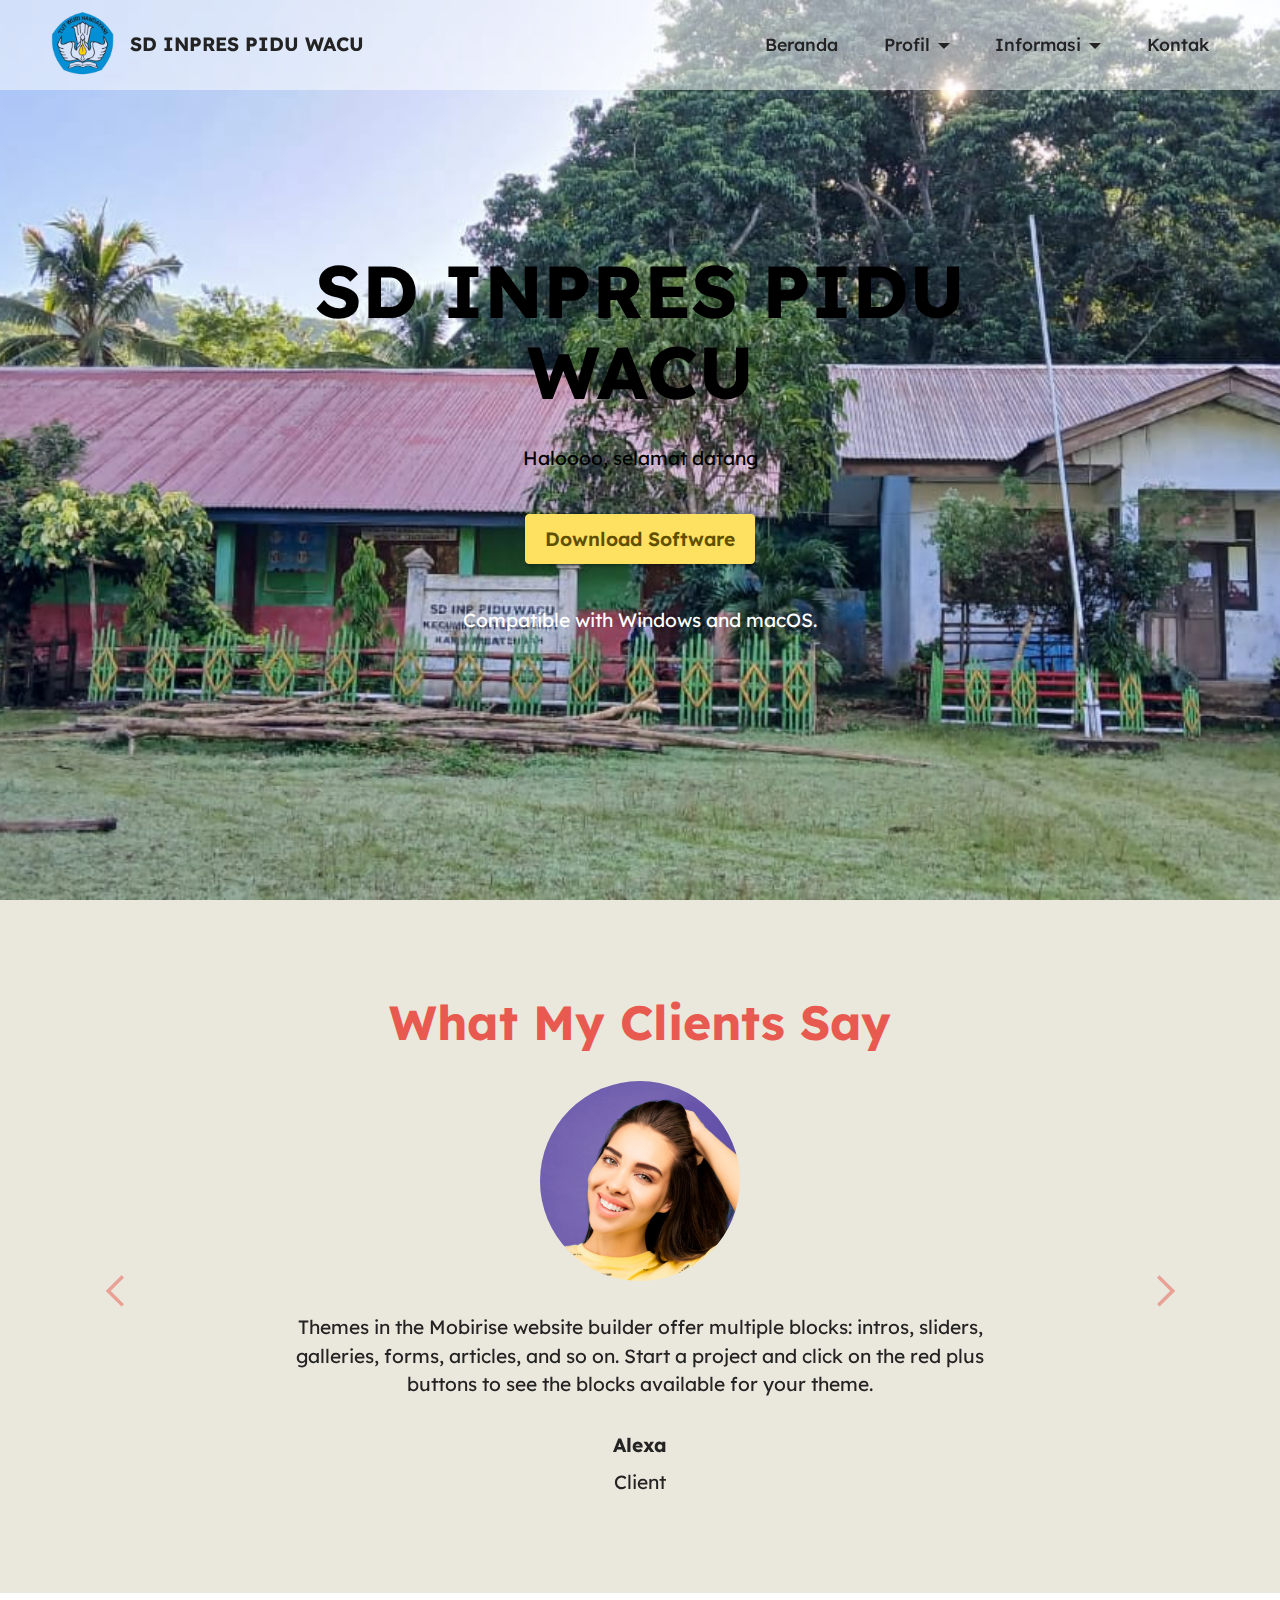
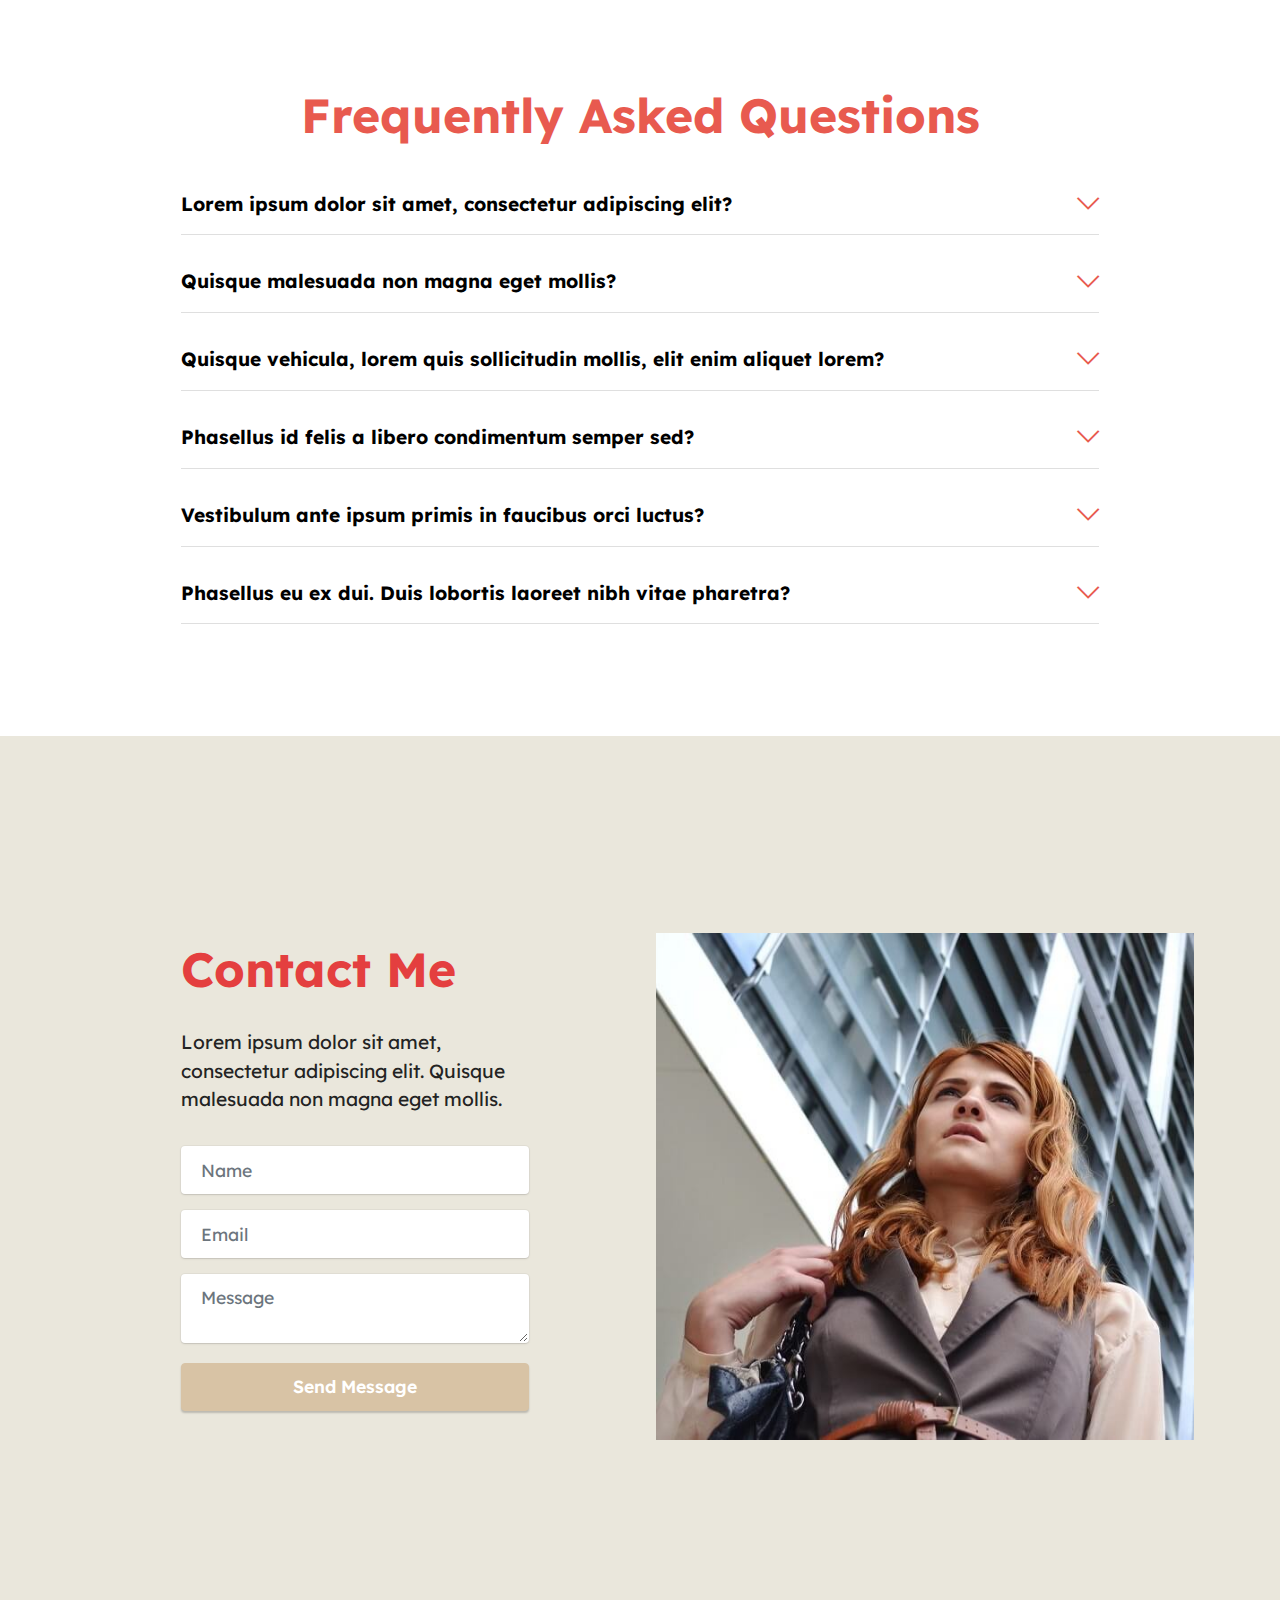
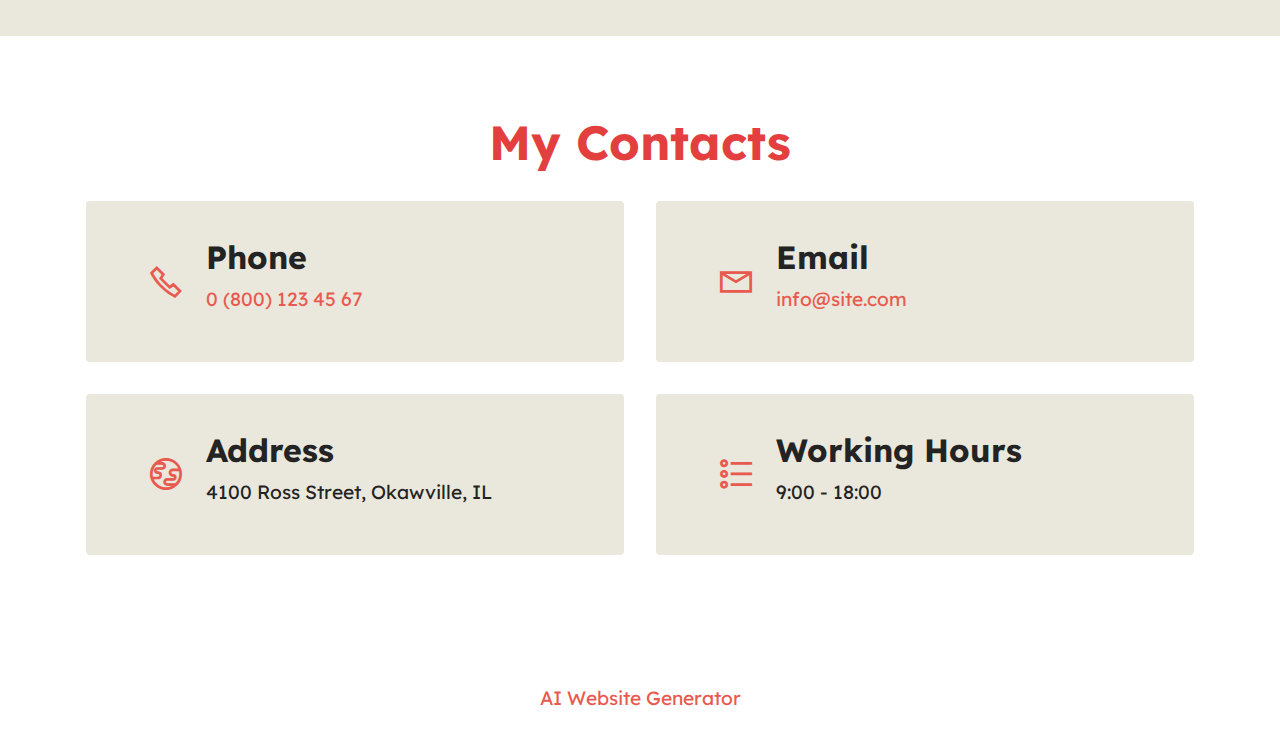
==== commit fd9ccb6f: "create github pages" ====
--- a/index.html
+++ b/index.html
@@ -21,7 +21,7 @@
   <link rel="stylesheet" href="assets/theme/css/style.css">
   <link rel="preload" href="https://fonts.googleapis.com/css?family=Lexend:100,200,300,400,500,600,700,800,900&display=swap" as="style" onload="this.onload=null;this.rel='stylesheet'">
   <noscript><link rel="stylesheet" href="https://fonts.googleapis.com/css?family=Lexend:100,200,300,400,500,600,700,800,900&display=swap"></noscript>
-  <link rel="preload" as="style" href="assets/mobirise/css/mbr-additional.css?v=dqxAH0"><link rel="stylesheet" href="assets/mobirise/css/mbr-additional.css?v=dqxAH0" type="text/css">
+  <link rel="preload" as="style" href="assets/mobirise/css/mbr-additional.css?v=9dW6we"><link rel="stylesheet" href="assets/mobirise/css/mbr-additional.css?v=9dW6we" type="text/css">
 
   
   
@@ -71,9 +71,7 @@
       <div class="content-wrap col-12 col-md-8">
         <h1 class="mbr-section-title mbr-fonts-style mb-4 display-1"><strong>SD INPRES PIDU WACU</strong></h1>
         <p class="mbr-fonts-style mbr-text mb-4 display-7">
-          Stay ahead with our cutting-edge software. Give it a try today and step into a future filled with innovation,
-          making your tasks easier and more enjoyable.
-        </p>
+          Haloooo, selamat datang</p>
         <div class="mbr-section-btn">
           <a class="btn btn-warning display-7" href="https://mobiri.se">
             Download Software
@@ -280,7 +278,7 @@
         <div class="row content-wrapper justify-content-center">
             <div class="col-lg-4 offset-lg-1 mbr-form" data-form-type="formoid">
 <!--Formbuilder Form-->
-<form action="https://mobirise.eu/" method="POST" class="mbr-form form-with-styler" data-form-title="Form Name"><input type="hidden" name="email" data-form-email="true" value="NFCNfcZTDltUor0fKeAppHupt5D2DP8f4egqTuChRvmbJTRq71k4GfQvs+UaVh9uUTqiQ5XfnDnJk68Lzxvgr2YEE0UG9UIrGxIe47wLlDyGxXyFft5fIPJm0DeXrnwj">
+<form action="https://mobirise.eu/" method="POST" class="mbr-form form-with-styler" data-form-title="Form Name"><input type="hidden" name="email" data-form-email="true" value="2z2/CwJIMJbKzR9fkkc1arnVPWR1sWhzf+v96lJINC3rQE5kgWpDoX5n6iAQWzHhRSYmUDoo0bFvaZOTprTPITF0RGV5CzKWK6djQ5mLxlT+Q25lS0VvY375Fhno44rw">
 <div class="row">
 <div hidden="hidden" data-form-alert="" class="alert alert-success col-12">Thanks for filling out the form!</div>
 <div hidden="hidden" data-form-alert-danger="" class="alert alert-danger col-12">Oops...! some problem!</div>
--- a/assets/mobirise/css/mbr-additional.css
+++ b/assets/mobirise/css/mbr-additional.css
@@ -731,7 +731,7 @@
 .cid-uaskLMd3K1 .mbr-text,
 .cid-uaskLMd3K1 .mbr-section-btn {
   text-align: center;
-  color: #ffffff;
+  color: #000000;
 }
 .cid-uaskLMd3K1 .mbr-description {
   text-align: center;
--- a/assets/mobirise/css/mbr-additional.css
+++ b/assets/mobirise/css/mbr-additional.css
@@ -731,7 +731,7 @@
 .cid-uaskLMd3K1 .mbr-text,
 .cid-uaskLMd3K1 .mbr-section-btn {
   text-align: center;
-  color: #ffffff;
+  color: #000000;
 }
 .cid-uaskLMd3K1 .mbr-description {
   text-align: center;
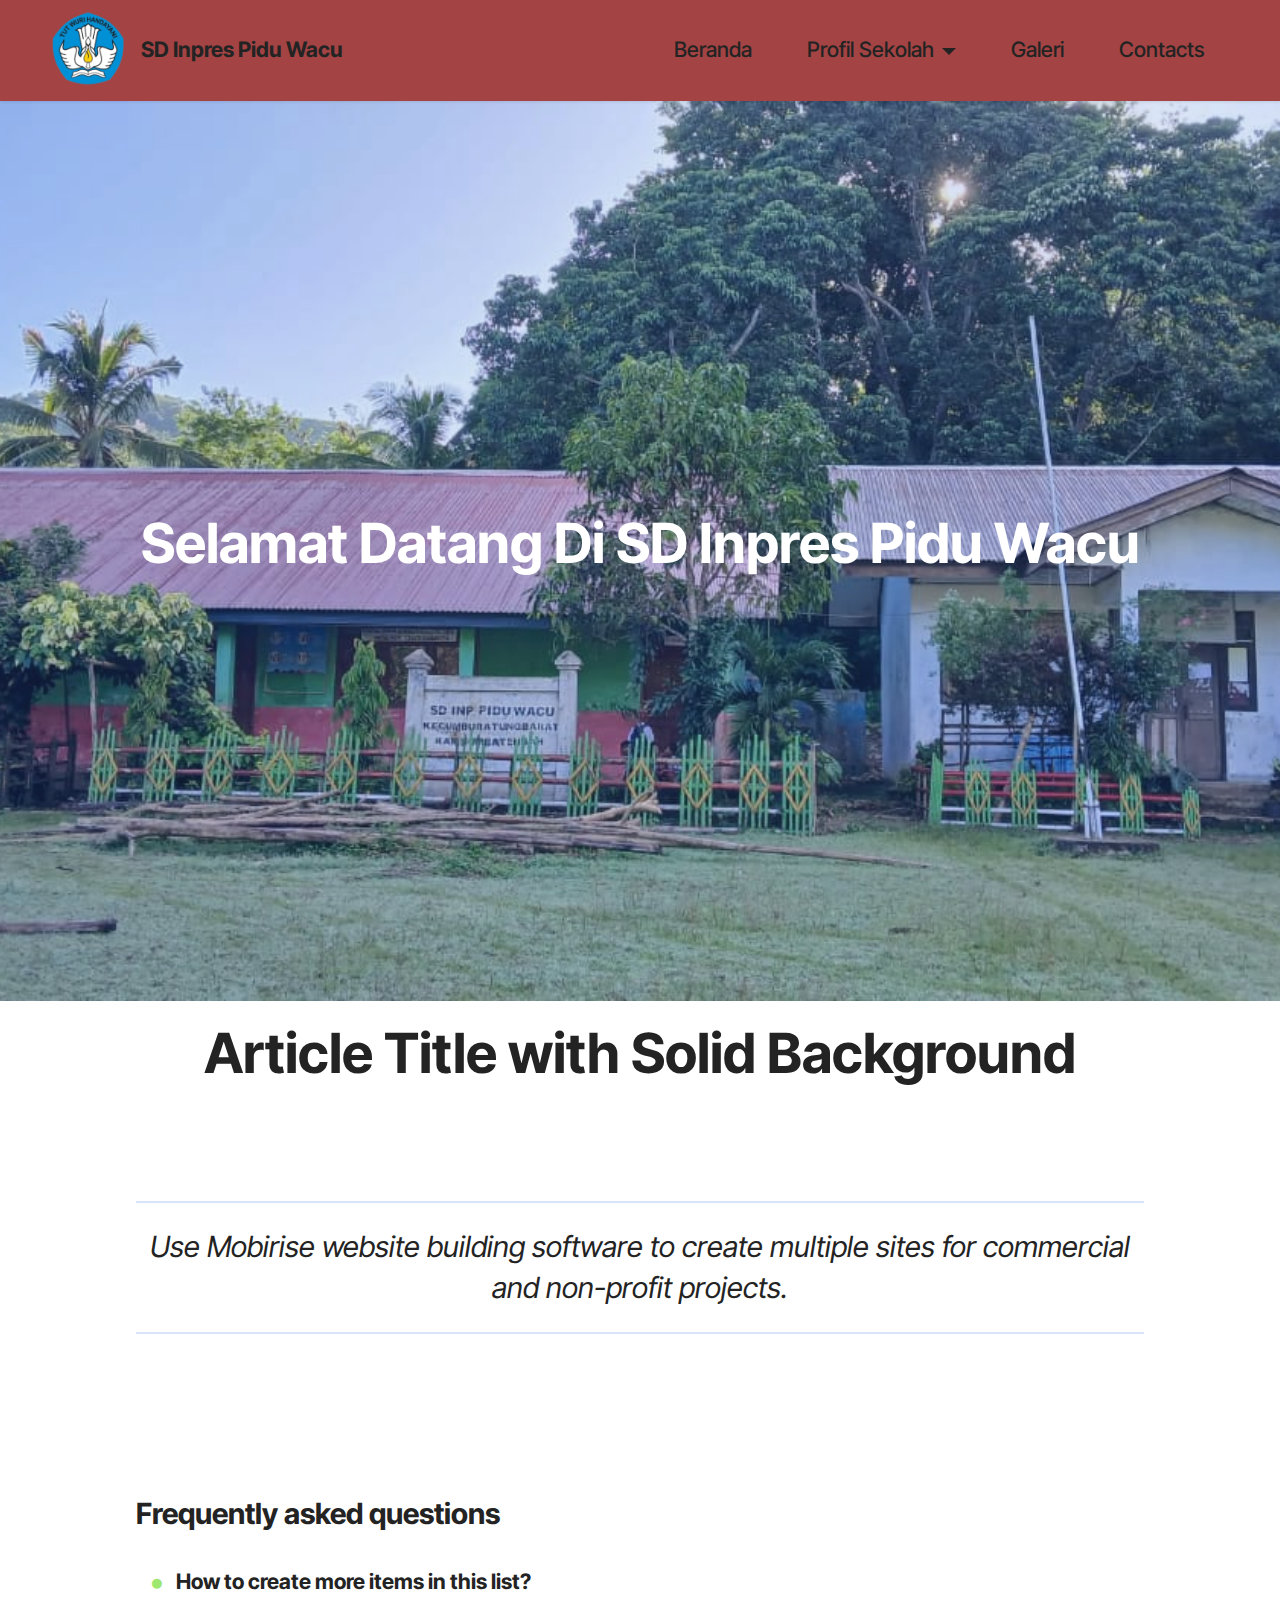
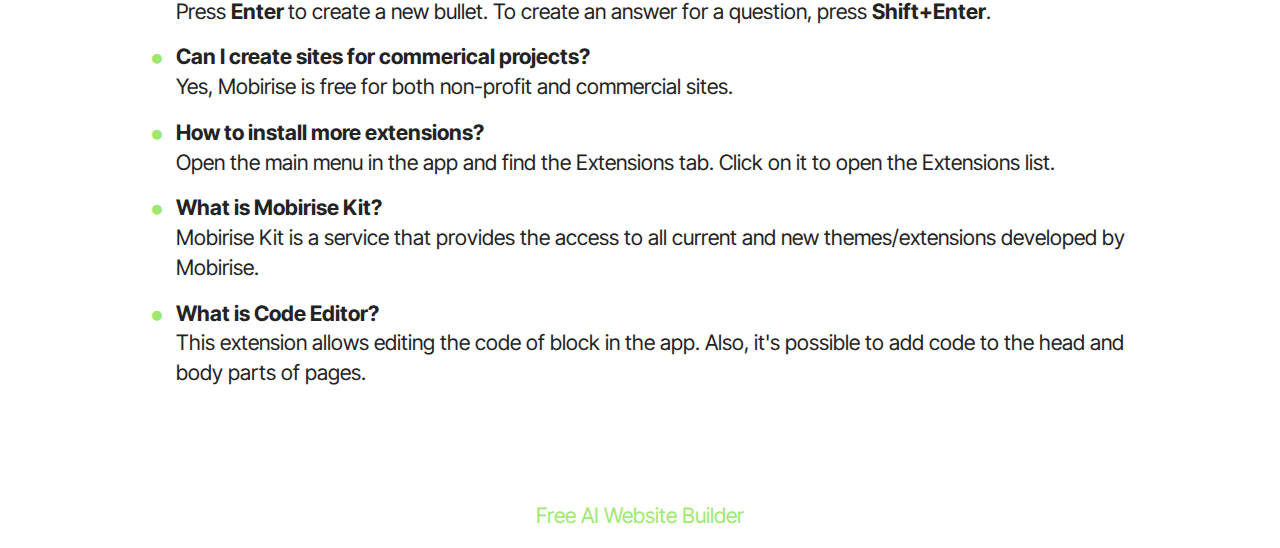
==== commit f24c14df: "create github pages" ====
--- a/index.html
+++ b/index.html
@@ -6,22 +6,20 @@
   <meta http-equiv="X-UA-Compatible" content="IE=edge">
   <meta name="generator" content="Mobirise v5.9.17, mobirise.com">
   <meta name="viewport" content="width=device-width, initial-scale=1, minimum-scale=1">
-  <link rel="shortcut icon" href="assets/images/download-2-removebg-preview-96x96.png" type="image/x-icon">
+  <link rel="shortcut icon" href="assets/images/removal.ai-e79668d1-b22f-4f32-a9c5-6d561585f35c-download-2-96x96.png" type="image/x-icon">
   <meta name="description" content="">
   
   
   <title>Home</title>
-  <link rel="stylesheet" href="assets/web/assets/mobirise-icons2/mobirise2.css">
-  <link rel="stylesheet" href="assets/web/assets/mobirise-icons/mobirise-icons.css">
   <link rel="stylesheet" href="assets/bootstrap/css/bootstrap.min.css">
   <link rel="stylesheet" href="assets/bootstrap/css/bootstrap-grid.min.css">
   <link rel="stylesheet" href="assets/bootstrap/css/bootstrap-reboot.min.css">
   <link rel="stylesheet" href="assets/dropdown/css/style.css">
   <link rel="stylesheet" href="assets/socicon/css/styles.css">
   <link rel="stylesheet" href="assets/theme/css/style.css">
-  <link rel="preload" href="https://fonts.googleapis.com/css?family=Lexend:100,200,300,400,500,600,700,800,900&display=swap" as="style" onload="this.onload=null;this.rel='stylesheet'">
-  <noscript><link rel="stylesheet" href="https://fonts.googleapis.com/css?family=Lexend:100,200,300,400,500,600,700,800,900&display=swap"></noscript>
-  <link rel="preload" as="style" href="assets/mobirise/css/mbr-additional.css?v=9dW6we"><link rel="stylesheet" href="assets/mobirise/css/mbr-additional.css?v=9dW6we" type="text/css">
+  <link rel="preload" href="https://fonts.googleapis.com/css?family=Inter+Tight:100,200,300,400,500,600,700,800,900,100i,200i,300i,400i,500i,600i,700i,800i,900i&display=swap" as="style" onload="this.onload=null;this.rel='stylesheet'">
+  <noscript><link rel="stylesheet" href="https://fonts.googleapis.com/css?family=Inter+Tight:100,200,300,400,500,600,700,800,900,100i,200i,300i,400i,500i,600i,700i,800i,900i&display=swap"></noscript>
+  <link rel="preload" as="style" href="assets/mobirise/css/mbr-additional.css?v=op5hlL"><link rel="stylesheet" href="assets/mobirise/css/mbr-additional.css?v=op5hlL" type="text/css">
 
   
   
@@ -29,17 +27,17 @@
 </head>
 <body>
   
-  <section data-bs-version="5.1" class="menu menu2 cid-uas5eqyqsw" once="menu" id="menu2-0">
+  <section data-bs-version="5.1" class="menu menu2 cid-uat1359cWh" once="menu" id="menu2-1">
     
-    <nav class="navbar navbar-dropdown navbar-fixed-top navbar-expand-lg">
-        <div class="container-fluid">
+    <nav class="navbar navbar-dropdown navbar-expand-lg">
+        <div class="container">
             <div class="navbar-brand">
                 <span class="navbar-logo">
                     <a href="https://mobiri.se">
-                        <img src="assets/images/download-2-removebg-preview-96x96.png" alt="Mobirise Website Builder" style="height: 4.3rem;">
+                        <img src="assets/images/removal.ai-e79668d1-b22f-4f32-a9c5-6d561585f35c-download-2-96x96.png" alt="Mobirise Website Builder" style="height: 5rem;">
                     </a>
                 </span>
-                <span class="navbar-caption-wrap"><a class="navbar-caption text-black display-7" href="https://mobiri.se">SD INPRES PIDU WACU</a></span>
+                <span class="navbar-caption-wrap"><a class="navbar-caption text-black display-7" href="https://mobiri.se">SD Inpres Pidu Wacu</a></span>
             </div>
             <button class="navbar-toggler" type="button" data-toggle="collapse" data-bs-toggle="collapse" data-target="#navbarSupportedContent" data-bs-target="#navbarSupportedContent" aria-controls="navbarNavAltMarkup" aria-expanded="false" aria-label="Toggle navigation">
                 <div class="hamburger">
@@ -51,9 +49,9 @@
             </button>
             <div class="collapse navbar-collapse" id="navbarSupportedContent">
                 <ul class="navbar-nav nav-dropdown nav-right" data-app-modern-menu="true"><li class="nav-item"><a class="nav-link link text-black display-4" href="https://mobiri.se">Beranda</a></li>
-                    <li class="nav-item dropdown"><a class="nav-link link text-black dropdown-toggle display-4" href="https://mobiri.se" data-toggle="dropdown-submenu" data-bs-toggle="dropdown" data-bs-auto-close="outside" aria-expanded="false">Profil</a><div class="dropdown-menu" aria-labelledby="dropdown-485"><a class="text-black dropdown-item display-4" href="https://mobiri.se">Visi-Misi</a><a class="text-black show dropdown-item display-4" href="https://mobiri.se">Sejarah</a><a class="text-black dropdown-item display-4" href="https://mobiri.se">Struktur Organisasi</a><a class="text-black show dropdown-item display-4" href="https://mobiri.se">Data Guru</a><a class="text-black show dropdown-item display-4" href="https://mobiri.se">Fasilitas</a></div></li>
-                    <li class="nav-item dropdown"><a class="nav-link link text-black dropdown-toggle display-4" href="https://mobiri.se" data-toggle="dropdown-submenu" data-bs-toggle="dropdown" data-bs-auto-close="outside">Informasi</a><div class="dropdown-menu" data-bs-popper="none" aria-labelledby="dropdown-117"><a class="text-black dropdown-item display-4" href="https://mobiri.se">Pendaftaran</a></div>
-                    </li><li class="nav-item"><a class="nav-link link text-black display-4" href="https://mobiri.se">Kontak</a></li></ul>
+                    <li class="nav-item dropdown"><a class="nav-link link text-black dropdown-toggle display-4" href="https://mobiri.se" data-toggle="dropdown-submenu" data-bs-toggle="dropdown" data-bs-auto-close="outside" aria-expanded="true">Profil Sekolah</a><div class="dropdown-menu" aria-labelledby="dropdown-685"><a class="text-black dropdown-item display-4" href="https://mobiri.se">Sejarah</a><a class="text-black show dropdown-item display-4" href="https://mobiri.se">Visi &amp; Misi</a><a class="text-black show dropdown-item display-4" href="https://mobiri.se">Sambutan Kepsek</a><a class="text-black show dropdown-item display-4" href="https://mobiri.se">Fasilitas</a><a class="text-black show dropdown-item display-4" href="https://mobiri.se">Struktur Organisasi</a></div></li>
+                    <li class="nav-item"><a class="nav-link link text-black display-4" href="https://mobiri.se">Galeri</a>
+                    </li><li class="nav-item"><a class="nav-link link text-black display-4" href="https://mobiri.se">Contacts</a></li></ul>
                 
                 
             </div>
@@ -61,332 +59,91 @@
     </nav>
 </section>
 
-<section data-bs-version="5.1" class="header19 cid-uaskLMd3K1 mbr-fullscreen" id="header19-7">
-  
-
-  
-  
-  <div class="container">
-    <div class="row">
-      <div class="content-wrap col-12 col-md-8">
-        <h1 class="mbr-section-title mbr-fonts-style mb-4 display-1"><strong>SD INPRES PIDU WACU</strong></h1>
-        <p class="mbr-fonts-style mbr-text mb-4 display-7">
-          Haloooo, selamat datang</p>
-        <div class="mbr-section-btn">
-          <a class="btn btn-warning display-7" href="https://mobiri.se">
-            Download Software
-          </a>
-        </div>
-        <p class="mbr-fonts-style mbr-description mt-4 display-7">
-          Compatible with Windows and macOS.
-        </p>
-      </div>
-    </div>
-  </div>
-</section>
-
-<section data-bs-version="5.1" class="testimonails3 carousel slide testimonials-slider cid-sFF3oey64R" data-interval="false" data-bs-interval="false" id="testimonials3-5">
+<section data-bs-version="5.1" class="header18 cid-uat1O6pfO4 mbr-fullscreen" id="header18-3">
 
     
 
     
+    <div class="mbr-overlay" style="opacity: 0.2; background-color: rgb(68, 121, 217);"></div>
 
-    <div class="text-center container">
-        <h3 class="mb-4 mbr-fonts-style display-2">
-            <strong>What My Clients Say</strong>
-        </h3>
-
-        <div class="carousel slide" role="listbox" data-pause="true" data-keyboard="false" data-ride="carousel" data-bs-ride="carousel" data-interval="8000" data-bs-interval="8000">
-            <div class="carousel-inner">
+    <div class="align-center container">
+        <div class="row justify-content-center">
+            <div class="col-12 col-lg-10">
+                <h1 class="mbr-section-title mbr-fonts-style mbr-white mb-3 display-2"><strong>Selamat Datang Di SD Inpres Pidu Wacu</strong></h1>
                 
+                <p class="mbr-text mbr-fonts-style mbr-white display-7"></p>
                 
-            <div class="carousel-item">
-                    <div class="user col-md-8">
-                        <div class="user_image">
-                            <img src="assets/images/team3.jpg">
-                        </div>
-                        <div class="user_text mb-4">
-                            <p class="mbr-fonts-style display-7">
-                                Themes in the Mobirise website builder offer multiple blocks: intros, sliders, galleries, forms, articles, and so on. Start a project and click on the red plus buttons to see the blocks available for your theme.
-                            </p>
-                        </div>
-                        <div class="user_name mbr-fonts-style mb-2 display-7">
-                            <strong>Alexa</strong>
-                        </div>
-                        <div class="user_desk mbr-fonts-style display-7">
-                            Client
-                        </div>
-                    </div>
-                </div><div class="carousel-item">
-                    <div class="user col-md-8">
-                        <div class="user_image">
-                            <img src="assets/images/team2.jpg">
-                        </div>
-                        <div class="user_text mb-4">
-                            <p class="mbr-fonts-style display-7">
-                                Themes in the Mobirise website builder offer multiple blocks: intros, sliders, galleries, forms, articles, and so on. Start a project and click on the red plus buttons to see the blocks available for your theme.
-                            </p>
-                        </div>
-                        <div class="user_name mbr-fonts-style mb-2 display-7">
-                            <strong>Linda</strong>
-                        </div>
-                        <div class="user_desk mbr-fonts-style display-7">
-                            Client
-                        </div>
-                    </div>
-                </div><div class="carousel-item">
-                    <div class="user col-md-8">
-                        <div class="user_image">
-                            <img src="assets/images/team4.jpg">
-                        </div>
-                        <div class="user_text mb-4">
-                            <p class="mbr-fonts-style display-7">
-                                Themes in the Mobirise website builder offer multiple blocks: intros, sliders, galleries, forms, articles, and so on. Start a project and click on the red plus buttons to see the blocks available for your theme.
-                            </p>
-                        </div>
-                        <div class="user_name mbr-fonts-style mb-2 display-7">
-                            <strong>Ann</strong></div>
-                        <div class="user_desk mbr-fonts-style display-7">
-                            Client</div>
-                    </div>
-                </div></div>
-
-            <div class="carousel-controls">
-                <a class="carousel-control-prev" role="button" data-slide="prev" data-bs-slide="prev">
-                    <span aria-hidden="true" class="mobi-mbri mobi-mbri-arrow-prev mbr-iconfont"></span>
-                    <span class="sr-only visually-hidden">Previous</span>
-                </a>
-
-                <a class="carousel-control-next" role="button" data-slide="next" data-bs-slide="next">
-                    <span aria-hidden="true" class="mobi-mbri mobi-mbri-arrow-next mbr-iconfont"></span>
-                    <span class="sr-only visually-hidden">Next</span>
-                </a>
             </div>
         </div>
     </div>
 </section>
 
-<section data-bs-version="5.1" class="content16 cid-sFF5Wb1ZQt" id="content16-a">
-
+<section data-bs-version="5.1" class="content4 cid-uat8un09da" id="content4-e">
     
 
     
+    
     <div class="container">
         <div class="row justify-content-center">
-            <div class="col-12 col-md-10">
-                <div class="mbr-section-head align-center mb-4">
-                    <h3 class="mbr-section-title mb-0 mbr-fonts-style display-2"><strong>Frequently Asked Questions</strong></h3>
-                    
-                </div>
-                <div id="bootstrap-accordion_8" class="panel-group accordionStyles accordion" role="tablist" aria-multiselectable="true">
-                    <div class="card mb-3">
-                        <div class="card-header" role="tab" id="headingOne">
-                            <a role="button" class="panel-title collapsed" data-toggle="collapse" data-bs-toggle="collapse" data-core="" href="#collapse1_8" aria-expanded="false" aria-controls="collapse1">
-                                <h6 class="panel-title-edit mbr-fonts-style mb-0 display-7"><strong>Lorem ipsum dolor sit amet, consectetur adipiscing elit?</strong></h6>
-                                <span class="sign mbr-iconfont mbri-arrow-down"></span>
-                            </a>
-                        </div>
-                        <div id="collapse1_8" class="panel-collapse noScroll collapse" role="tabpanel" aria-labelledby="headingOne" data-parent="#accordion" data-bs-parent="#bootstrap-accordion_8">
-                            <div class="panel-body">
-                                <p class="mbr-fonts-style panel-text display-4">Lorem ipsum dolor sit amet, consectetur adipiscing elit. Quisque malesuada non magna eget mollis. Quisque vehicula, lorem quis sollicitudin mollis, elit enim aliquet lorem, vitae maximus turpis tortor a massa. Phasellus id felis a libero condimentum semper sed sit amet arcu. Suspendisse porta dapibus rhoncus. </p>
-                            </div>
-                        </div>
-                    </div>
-                    <div class="card mb-3">
-                        <div class="card-header" role="tab" id="headingOne">
-                            <a role="button" class="panel-title collapsed" data-toggle="collapse" data-bs-toggle="collapse" data-core="" href="#collapse2_8" aria-expanded="false" aria-controls="collapse2">
-                                <h6 class="panel-title-edit mbr-fonts-style mb-0 display-7"><strong>Quisque malesuada non magna eget mollis?</strong></h6>
-                                <span class="sign mbr-iconfont mbri-arrow-down"></span>
-                            </a>
-                        </div>
-                        <div id="collapse2_8" class="panel-collapse noScroll collapse" role="tabpanel" aria-labelledby="headingOne" data-parent="#accordion" data-bs-parent="#bootstrap-accordion_8">
-                            <div class="panel-body">
-                                <p class="mbr-fonts-style panel-text display-4">
-                                    Lorem ipsum dolor sit amet, consectetur adipiscing elit. Quisque malesuada non magna eget mollis. Quisque vehicula, lorem quis sollicitudin mollis, elit enim aliquet lorem, vitae maximus turpis tortor a massa. Phasellus id felis a libero condimentum semper sed sit amet arcu. Suspendisse porta dapibus rhoncus. </p>
-                            </div>
-                        </div>
-                    </div>
-                    <div class="card mb-3">
-                        <div class="card-header" role="tab" id="headingOne">
-                            <a role="button" class="panel-title collapsed" data-toggle="collapse" data-bs-toggle="collapse" data-core="" href="#collapse3_8" aria-expanded="false" aria-controls="collapse3">
-                                <h6 class="panel-title-edit mbr-fonts-style mb-0 display-7"><strong>Quisque vehicula, lorem quis sollicitudin mollis, elit enim aliquet lorem?</strong></h6>
-                                <span class="sign mbr-iconfont mbri-arrow-down"></span>
-                            </a>
-                        </div>
-                        <div id="collapse3_8" class="panel-collapse noScroll collapse" role="tabpanel" aria-labelledby="headingOne" data-parent="#accordion" data-bs-parent="#bootstrap-accordion_8">
-                            <div class="panel-body">
-                                <p class="mbr-fonts-style panel-text display-4">
-                                    Lorem ipsum dolor sit amet, consectetur adipiscing elit. Quisque malesuada non magna eget mollis. Quisque vehicula, lorem quis sollicitudin mollis, elit enim aliquet lorem, vitae maximus turpis tortor a massa. Phasellus id felis a libero condimentum semper sed sit amet arcu. Suspendisse porta dapibus rhoncus. </p>
-                            </div>
-                        </div>
-                    </div>
-                    <div class="card mb-3">
-                        <div class="card-header" role="tab" id="headingOne">
-                            <a role="button" class="panel-title collapsed" data-toggle="collapse" data-bs-toggle="collapse" data-core="" href="#collapse4_8" aria-expanded="false" aria-controls="collapse4">
-                                <h6 class="panel-title-edit mbr-fonts-style mb-0 display-7"><strong>Phasellus id felis a libero condimentum semper sed?</strong></h6>
-                                <span class="sign mbr-iconfont mbri-arrow-down"></span>
-                            </a>
-                        </div>
-                        <div id="collapse4_8" class="panel-collapse noScroll collapse" role="tabpanel" aria-labelledby="headingOne" data-parent="#accordion" data-bs-parent="#bootstrap-accordion_8">
-                            <div class="panel-body">
-                                <p class="mbr-fonts-style panel-text display-4">
-                                    Lorem ipsum dolor sit amet, consectetur adipiscing elit. Quisque malesuada non magna eget mollis. Quisque vehicula, lorem quis sollicitudin mollis, elit enim aliquet lorem, vitae maximus turpis tortor a massa. Phasellus id felis a libero condimentum semper sed sit amet arcu. Suspendisse porta dapibus rhoncus. </p>
-                            </div>
-                        </div>
-                    </div>
-                    <div class="card mb-3">
-                        <div class="card-header" role="tab" id="headingOne">
-                            <a role="button" class="panel-title collapsed" data-toggle="collapse" data-bs-toggle="collapse" data-core="" href="#collapse5_8" aria-expanded="false" aria-controls="collapse5">
-                                <h6 class="panel-title-edit mbr-fonts-style mb-0 display-7"><strong>Vestibulum ante ipsum primis in faucibus orci luctus?</strong></h6>
-                                <span class="sign mbr-iconfont mbri-arrow-down"></span>
-                            </a>
-                        </div>
-                        <div id="collapse5_8" class="panel-collapse noScroll collapse" role="tabpanel" aria-labelledby="headingOne" data-parent="#accordion" data-bs-parent="#bootstrap-accordion_8">
-                            <div class="panel-body">
-                                <p class="mbr-fonts-style panel-text display-4">
-                                    Lorem ipsum dolor sit amet, consectetur adipiscing elit. Quisque malesuada non magna eget mollis. Quisque vehicula, lorem quis sollicitudin mollis, elit enim aliquet lorem, vitae maximus turpis tortor a massa. Phasellus id felis a libero condimentum semper sed sit amet arcu. Suspendisse porta dapibus rhoncus. </p>
-                            </div>
-                        </div>
-                    </div>
-                    <div class="card mb-3">
-                        <div class="card-header" role="tab" id="headingOne">
-                            <a role="button" class="panel-title collapsed" data-toggle="collapse" data-bs-toggle="collapse" data-core="" href="#collapse6_8" aria-expanded="false" aria-controls="collapse6">
-                                <h6 class="panel-title-edit mbr-fonts-style mb-0 display-7"><strong>Phasellus eu ex dui. Duis lobortis laoreet nibh vitae pharetra?</strong></h6>
-                                <span class="sign mbr-iconfont mbri-arrow-down"></span>
-                            </a>
-                        </div>
-                        <div id="collapse6_8" class="panel-collapse noScroll collapse" role="tabpanel" aria-labelledby="headingOne" data-parent="#accordion" data-bs-parent="#bootstrap-accordion_8">
-                            <div class="panel-body">
-                                <p class="mbr-fonts-style panel-text display-4">
-                                    Lorem ipsum dolor sit amet, consectetur adipiscing elit. Quisque malesuada non magna eget mollis. Quisque vehicula, lorem quis sollicitudin mollis, elit enim aliquet lorem, vitae maximus turpis tortor a massa. Phasellus id felis a libero condimentum semper sed sit amet arcu. Suspendisse porta dapibus rhoncus. </p>
-                            </div>
-                        </div>
-                    </div>
-                </div>
+            <div class="title col-md-12 col-lg-10">
+                <h3 class="mbr-section-title mbr-fonts-style align-center mb-4 display-2">
+                    <strong>Article Title with Solid Background</strong>
+                </h3>
+                
+                
             </div>
         </div>
     </div>
 </section>
 
-<section data-bs-version="5.1" class="form4 cid-sFF3qL4anb mbr-fullscreen" id="form4-6">
-
+<section data-bs-version="5.1" class="content6 cid-uat8Qq610Q" id="content6-g">
     
-
-    
-
     <div class="container">
-        <div class="row content-wrapper justify-content-center">
-            <div class="col-lg-4 offset-lg-1 mbr-form" data-form-type="formoid">
-<!--Formbuilder Form-->
-<form action="https://mobirise.eu/" method="POST" class="mbr-form form-with-styler" data-form-title="Form Name"><input type="hidden" name="email" data-form-email="true" value="2z2/CwJIMJbKzR9fkkc1arnVPWR1sWhzf+v96lJINC3rQE5kgWpDoX5n6iAQWzHhRSYmUDoo0bFvaZOTprTPITF0RGV5CzKWK6djQ5mLxlT+Q25lS0VvY375Fhno44rw">
-<div class="row">
-<div hidden="hidden" data-form-alert="" class="alert alert-success col-12">Thanks for filling out the form!</div>
-<div hidden="hidden" data-form-alert-danger="" class="alert alert-danger col-12">Oops...! some problem!</div>
-</div>
-<div class="dragArea row">
-<div class="col-lg-12 col-md-12 col-sm-12">
-<h1 class="mbr-section-title mb-4 display-2"><strong>Contact Me</strong></h1>
-</div>
-<div class="col-lg-12 col-md-12 col-sm-12">
-<p class="mbr-text mbr-fonts-style mb-4 display-7"> Lorem ipsum dolor sit amet, consectetur adipiscing elit. Quisque malesuada non magna eget mollis.</p>
-</div>
-<div data-for="name" class="col-lg-12 col-md col-12 form-group mb-3">
-<input type="text" name="name" placeholder="Name" data-form-field="name" class="form-control display-7" value="" id="name-form4-6">
-</div>
-<div data-for="email" class="col-lg-12 col-md col-12 form-group mb-3">
-<input type="email" name="email" placeholder="Email" data-form-field="email" class="form-control display-7" value="" id="email-form4-6">
-</div>
-<div class="col-lg-12 col-md-12 col-sm-12 form-group" data-for="textarea">
-<textarea name="textarea" placeholder="Message" data-form-field="textarea" class="form-control display-7" id="textarea-form4-6"></textarea>
-</div>
-<div class="col-12 col-md-auto mbr-section-btn"><button type="submit" class="btn btn-secondary display-4">Send Message</button></div>
-</div>
-</form><!--Formbuilder Form-->
-</div>
-            <div class="col-lg-6 offset-lg-1 col-12">
-                <div class="image-wrapper">
-                    <img class="w-100" src="assets/images/mbr-2.jpeg" alt="Mobirise Website Builder">
-                </div>
+        <div class="row justify-content-center">
+            <div class="col-md-12 col-lg-10">
+                <hr class="line">
+                <p class="mbr-text align-center mbr-fonts-style my-4 display-5">
+                    <em>Use Mobirise website building software to create multiple sites for commercial and non-profit projects.</em>
+                </p>
+                <hr class="line">
             </div>
         </div>
     </div>
 </section>
 
-<section data-bs-version="5.1" class="contacts2 cid-sFF3B84VW8" id="contacts2-8">
-    <!---->
+<section data-bs-version="5.1" class="content14 cid-uat8SjB6ct" id="content14-h">
+    
+
+    
     
     
     <div class="container">
-        <div class="mbr-section-head">
-            <h3 class="mbr-section-title mbr-fonts-style align-center mb-0 display-2">
-                <strong>My Contacts</strong>
-            </h3>
-            
-        </div>
-        <div class="row justify-content-center mt-4">
-            <div class="card col-12 col-md-6">
-                <div class="card-wrapper">
-                    <div class="image-wrapper">
-                        <span class="mbr-iconfont mobi-mbri-phone mobi-mbri"></span>
-                    </div>
-                    <div class="text-wrapper">
-                        <h6 class="card-title mbr-fonts-style mb-1 display-5">
-                            <strong>Phone</strong>
-                        </h6>
-                        <p class="mbr-text mbr-fonts-style display-7">
-                            <a href="tel:+12345678910" class="text-primary">0 (800) 123 45 67</a>
-                        </p>
-                    </div>
-                </div>
-            </div>
-            <div class="card col-12 col-md-6">
-                <div class="card-wrapper">
-                    <div class="image-wrapper">
-                        <span class="mbr-iconfont mobi-mbri-letter mobi-mbri"></span>
-                    </div>
-                    <div class="text-wrapper">
-                        <h6 class="card-title mbr-fonts-style mb-1 display-5">
-                            <strong>Email</strong>
-                        </h6>
-                        <p class="mbr-text mbr-fonts-style display-7">
-                            <a href="mailto:info@site.com" class="text-primary">info@site.com</a>
-                        </p>
-                    </div>
-                </div>
-            </div>
-            <div class="card col-12 col-md-6">
-                <div class="card-wrapper">
-                    <div class="image-wrapper">
-                        <span class="mbr-iconfont mobi-mbri-globe mobi-mbri"></span>
-                    </div>
-                    <div class="text-wrapper">
-                        <h6 class="card-title mbr-fonts-style mb-1 display-5">
-                            <strong>Address</strong>
-                        </h6>
-                        <p class="mbr-text mbr-fonts-style display-7">
-                            4100 Ross Street, Okawville, IL
-                        </p>
-                    </div>
-                </div>
-            </div>
-            <div class="card col-12 col-md-6">
-                <div class="card-wrapper">
-                    <div class="image-wrapper">
-                        <span class="mbr-iconfont mobi-mbri-bulleted-list mobi-mbri"></span>
-                    </div>
-                    <div class="text-wrapper">
-                        <h6 class="card-title mbr-fonts-style mb-1 display-5">
-                            <strong>Working Hours</strong>
-                        </h6>
-                        <p class="mbr-text mbr-fonts-style display-7">
-                            9:00 - 18:00
-                        </p>
-                    </div>
-                </div>
+        <div class="row justify-content-center">
+            <div class="col-md-12 col-lg-10">
+                    <h3 class="mbr-section-title mbr-fonts-style mb-4 display-5">
+                        <strong>Frequently asked questions</strong>
+                    </h3>
+                <ul class="list mbr-fonts-style display-7">
+                    <li><strong>How to create more items in this list?</strong><br>Press <strong>Enter </strong>to create a new
+                        bullet. To
+                        create an answer for a question, press <strong>Shift+Enter</strong>.</li>
+                    <li><strong>Can I create sites for commerical projects?</strong><br>Yes, Mobirise is free for both
+                        non-profit
+                        and commercial sites.</li>
+                    <li><strong>How to install more extensions?</strong><br>Open the main menu in the app and find the
+                        Extensions
+                        tab. Click on it to open the Extensions list.</li>
+                    <li><strong>What is Mobirise Kit?
+                        </strong><br>Mobirise Kit is a service that provides the access to all current and new
+                        themes/extensions developed by Mobirise.</li>
+                    <li><strong>What is Code Editor?<br></strong>This extension allows editing the code of block in the
+                        app. Also,
+                        it's possible to add code to the head and body parts of pages.</li>
+                </ul>
             </div>
         </div>
     </div>
-</section><section class="display-7" style="padding: 0;align-items: center;justify-content: center;flex-wrap: wrap;    align-content: center;display: flex;position: relative;height: 4rem;"><a href="https://mobiri.se/3119756" style="flex: 1 1;height: 4rem;position: absolute;width: 100%;z-index: 1;"><img alt="" style="height: 4rem;" src="[data-uri]"></a><p style="margin: 0;text-align: center;" class="display-7">&#8204;</p><a style="z-index:1" href="https://mobirise.com/builder/ai-website-generator.html">AI Website Generator</a></section><script src="assets/bootstrap/js/bootstrap.bundle.min.js"></script>  <script src="assets/smoothscroll/smooth-scroll.js"></script>  <script src="assets/ytplayer/index.js"></script>  <script src="assets/mbr-switch-arrow/mbr-switch-arrow.js"></script>  <script src="assets/dropdown/js/navbar-dropdown.js"></script>  <script src="assets/theme/js/script.js"></script>  <script src="assets/formoid/formoid.min.js"></script>  
+</section><section class="display-7" style="padding: 0;align-items: center;justify-content: center;flex-wrap: wrap;    align-content: center;display: flex;position: relative;height: 4rem;"><a href="https://mobiri.se/3119756" style="flex: 1 1;height: 4rem;position: absolute;width: 100%;z-index: 1;"><img alt="" style="height: 4rem;" src="[data-uri]"></a><p style="margin: 0;text-align: center;" class="display-7">&#8204;</p><a style="z-index:1" href="https://mobirise.com/builder/ai-website-builder.html">Free AI Website Builder</a></section><script src="assets/bootstrap/js/bootstrap.bundle.min.js"></script>  <script src="assets/smoothscroll/smooth-scroll.js"></script>  <script src="assets/ytplayer/index.js"></script>  <script src="assets/dropdown/js/navbar-dropdown.js"></script>  <script src="assets/theme/js/script.js"></script>  
   
   
 </body>
--- a/assets/socicon/css/styles.css
+++ b/assets/socicon/css/styles.css
@@ -1,934 +1,934 @@
-@charset "UTF-8";
-
-@font-face {
-  font-family: 'Socicon';
-  src:  url('../fonts/socicon.eot');
-  src:  url('../fonts/socicon.eot?#iefix') format('embedded-opentype'),
-    url('../fonts/socicon.woff2') format('woff2'),
-    url('../fonts/socicon.ttf') format('truetype'),
-    url('../fonts/socicon.woff') format('woff'),
-    url('../fonts/socicon.svg#socicon') format('svg');
-  font-weight: normal;
-  font-style: normal;
-  font-display: swap;
-}
-
-[data-icon]:before {
-  font-family: "socicon" !important;
-  content: attr(data-icon);
-  font-style: normal !important;
-  font-weight: normal !important;
-  font-variant: normal !important;
-  text-transform: none !important;
-  speak: none;
-  line-height: 1;
-  -webkit-font-smoothing: antialiased;
-  -moz-osx-font-smoothing: grayscale;
-}
-
-[class^="socicon-"], [class*=" socicon-"] {
-  /* use !important to prevent issues with browser extensions that change fonts */
-  font-family: 'Socicon' !important;
-  speak: none;
-  font-style: normal;
-  font-weight: normal;
-  font-variant: normal;
-  text-transform: none;
-  line-height: 1;
-
-  /* Better Font Rendering =========== */
-  -webkit-font-smoothing: antialiased;
-  -moz-osx-font-smoothing: grayscale;
-}
-
-.socicon-eitaa:before {
-  content: "\e97c";
-}
-.socicon-soroush:before {
-  content: "\e97d";
-}
-.socicon-bale:before {
-  content: "\e97e";
-}
-.socicon-zazzle:before {
-  content: "\e97b";
-}
-.socicon-society6:before {
-  content: "\e97a";
-}
-.socicon-redbubble:before {
-  content: "\e979";
-}
-.socicon-avvo:before {
-  content: "\e978";
-}
-.socicon-stitcher:before {
-  content: "\e977";
-}
-.socicon-googlehangouts:before {
-  content: "\e974";
-}
-.socicon-dlive:before {
-  content: "\e975";
-}
-.socicon-vsco:before {
-  content: "\e976";
-}
-.socicon-flipboard:before {
-  content: "\e973";
-}
-.socicon-ubuntu:before {
-  content: "\e958";
-}
-.socicon-artstation:before {
-  content: "\e959";
-}
-.socicon-invision:before {
-  content: "\e95a";
-}
-.socicon-torial:before {
-  content: "\e95b";
-}
-.socicon-collectorz:before {
-  content: "\e95c";
-}
-.socicon-seenthis:before {
-  content: "\e95d";
-}
-.socicon-googleplaymusic:before {
-  content: "\e95e";
-}
-.socicon-debian:before {
-  content: "\e95f";
-}
-.socicon-filmfreeway:before {
-  content: "\e960";
-}
-.socicon-gnome:before {
-  content: "\e961";
-}
-.socicon-itchio:before {
-  content: "\e962";
-}
-.socicon-jamendo:before {
-  content: "\e963";
-}
-.socicon-mix:before {
-  content: "\e964";
-}
-.socicon-sharepoint:before {
-  content: "\e965";
-}
-.socicon-tinder:before {
-  content: "\e966";
-}
-.socicon-windguru:before {
-  content: "\e967";
-}
-.socicon-cdbaby:before {
-  content: "\e968";
-}
-.socicon-elementaryos:before {
-  content: "\e969";
-}
-.socicon-stage32:before {
-  content: "\e96a";
-}
-.socicon-tiktok:before {
-  content: "\e96b";
-}
-.socicon-gitter:before {
-  content: "\e96c";
-}
-.socicon-letterboxd:before {
-  content: "\e96d";
-}
-.socicon-threema:before {
-  content: "\e96e";
-}
-.socicon-splice:before {
-  content: "\e96f";
-}
-.socicon-metapop:before {
-  content: "\e970";
-}
-.socicon-naver:before {
-  content: "\e971";
-}
-.socicon-remote:before {
-  content: "\e972";
-}
-.socicon-internet:before {
-  content: "\e957";
-}
-.socicon-moddb:before {
-  content: "\e94b";
-}
-.socicon-indiedb:before {
-  content: "\e94c";
-}
-.socicon-traxsource:before {
-  content: "\e94d";
-}
-.socicon-gamefor:before {
-  content: "\e94e";
-}
-.socicon-pixiv:before {
-  content: "\e94f";
-}
-.socicon-myanimelist:before {
-  content: "\e950";
-}
-.socicon-blackberry:before {
-  content: "\e951";
-}
-.socicon-wickr:before {
-  content: "\e952";
-}
-.socicon-spip:before {
-  content: "\e953";
-}
-.socicon-napster:before {
-  content: "\e954";
-}
-.socicon-beatport:before {
-  content: "\e955";
-}
-.socicon-hackerone:before {
-  content: "\e956";
-}
-.socicon-hackernews:before {
-  content: "\e946";
-}
-.socicon-smashwords:before {
-  content: "\e947";
-}
-.socicon-kobo:before {
-  content: "\e948";
-}
-.socicon-bookbub:before {
-  content: "\e949";
-}
-.socicon-mailru:before {
-  content: "\e94a";
-}
-.socicon-gitlab:before {
-  content: "\e945";
-}
-.socicon-instructables:before {
-  content: "\e944";
-}
-.socicon-portfolio:before {
-  content: "\e943";
-}
-.socicon-codered:before {
-  content: "\e940";
-}
-.socicon-origin:before {
-  content: "\e941";
-}
-.socicon-nextdoor:before {
-  content: "\e942";
-}
-.socicon-udemy:before {
-  content: "\e93f";
-}
-.socicon-livemaster:before {
-  content: "\e93e";
-}
-.socicon-crunchbase:before {
-  content: "\e93b";
-}
-.socicon-homefy:before {
-  content: "\e93c";
-}
-.socicon-calendly:before {
-  content: "\e93d";
-}
-.socicon-realtor:before {
-  content: "\e90f";
-}
-.socicon-tidal:before {
-  content: "\e910";
-}
-.socicon-qobuz:before {
-  content: "\e911";
-}
-.socicon-natgeo:before {
-  content: "\e912";
-}
-.socicon-mastodon:before {
-  content: "\e913";
-}
-.socicon-unsplash:before {
-  content: "\e914";
-}
-.socicon-homeadvisor:before {
-  content: "\e915";
-}
-.socicon-angieslist:before {
-  content: "\e916";
-}
-.socicon-codepen:before {
-  content: "\e917";
-}
-.socicon-slack:before {
-  content: "\e918";
-}
-.socicon-openaigym:before {
-  content: "\e919";
-}
-.socicon-logmein:before {
-  content: "\e91a";
-}
-.socicon-fiverr:before {
-  content: "\e91b";
-}
-.socicon-gotomeeting:before {
-  content: "\e91c";
-}
-.socicon-aliexpress:before {
-  content: "\e91d";
-}
-.socicon-guru:before {
-  content: "\e91e";
-}
-.socicon-appstore:before {
-  content: "\e91f";
-}
-.socicon-homes:before {
-  content: "\e920";
-}
-.socicon-zoom:before {
-  content: "\e921";
-}
-.socicon-alibaba:before {
-  content: "\e922";
-}
-.socicon-craigslist:before {
-  content: "\e923";
-}
-.socicon-wix:before {
-  content: "\e924";
-}
-.socicon-redfin:before {
-  content: "\e925";
-}
-.socicon-googlecalendar:before {
-  content: "\e926";
-}
-.socicon-shopify:before {
-  content: "\e927";
-}
-.socicon-freelancer:before {
-  content: "\e928";
-}
-.socicon-seedrs:before {
-  content: "\e929";
-}
-.socicon-bing:before {
-  content: "\e92a";
-}
-.socicon-doodle:before {
-  content: "\e92b";
-}
-.socicon-bonanza:before {
-  content: "\e92c";
-}
-.socicon-squarespace:before {
-  content: "\e92d";
-}
-.socicon-toptal:before {
-  content: "\e92e";
-}
-.socicon-gust:before {
-  content: "\e92f";
-}
-.socicon-ask:before {
-  content: "\e930";
-}
-.socicon-trulia:before {
-  content: "\e931";
-}
-.socicon-loomly:before {
-  content: "\e932";
-}
-.socicon-ghost:before {
-  content: "\e933";
-}
-.socicon-upwork:before {
-  content: "\e934";
-}
-.socicon-fundable:before {
-  content: "\e935";
-}
-.socicon-booking:before {
-  content: "\e936";
-}
-.socicon-googlemaps:before {
-  content: "\e937";
-}
-.socicon-zillow:before {
-  content: "\e938";
-}
-.socicon-niconico:before {
-  content: "\e939";
-}
-.socicon-toneden:before {
-  content: "\e93a";
-}
-.socicon-augment:before {
-  content: "\e908";
-}
-.socicon-bitbucket:before {
-  content: "\e909";
-}
-.socicon-fyuse:before {
-  content: "\e90a";
-}
-.socicon-yt-gaming:before {
-  content: "\e90b";
-}
-.socicon-sketchfab:before {
-  content: "\e90c";
-}
-.socicon-mobcrush:before {
-  content: "\e90d";
-}
-.socicon-microsoft:before {
-  content: "\e90e";
-}
-.socicon-pandora:before {
-  content: "\e907";
-}
-.socicon-messenger:before {
-  content: "\e906";
-}
-.socicon-gamewisp:before {
-  content: "\e905";
-}
-.socicon-bloglovin:before {
-  content: "\e904";
-}
-.socicon-tunein:before {
-  content: "\e903";
-}
-.socicon-gamejolt:before {
-  content: "\e901";
-}
-.socicon-trello:before {
-  content: "\e902";
-}
-.socicon-spreadshirt:before {
-  content: "\e900";
-}
-.socicon-500px:before {
-  content: "\e000";
-}
-.socicon-8tracks:before {
-  content: "\e001";
-}
-.socicon-airbnb:before {
-  content: "\e002";
-}
-.socicon-alliance:before {
-  content: "\e003";
-}
-.socicon-amazon:before {
-  content: "\e004";
-}
-.socicon-amplement:before {
-  content: "\e005";
-}
-.socicon-android:before {
-  content: "\e006";
-}
-.socicon-angellist:before {
-  content: "\e007";
-}
-.socicon-apple:before {
-  content: "\e008";
-}
-.socicon-appnet:before {
-  content: "\e009";
-}
-.socicon-baidu:before {
-  content: "\e00a";
-}
-.socicon-bandcamp:before {
-  content: "\e00b";
-}
-.socicon-battlenet:before {
-  content: "\e00c";
-}
-.socicon-mixer:before {
-  content: "\e00d";
-}
-.socicon-bebee:before {
-  content: "\e00e";
-}
-.socicon-bebo:before {
-  content: "\e00f";
-}
-.socicon-behance:before {
-  content: "\e010";
-}
-.socicon-blizzard:before {
-  content: "\e011";
-}
-.socicon-blogger:before {
-  content: "\e012";
-}
-.socicon-buffer:before {
-  content: "\e013";
-}
-.socicon-chrome:before {
-  content: "\e014";
-}
-.socicon-coderwall:before {
-  content: "\e015";
-}
-.socicon-curse:before {
-  content: "\e016";
-}
-.socicon-dailymotion:before {
-  content: "\e017";
-}
-.socicon-deezer:before {
-  content: "\e018";
-}
-.socicon-delicious:before {
-  content: "\e019";
-}
-.socicon-deviantart:before {
-  content: "\e01a";
-}
-.socicon-diablo:before {
-  content: "\e01b";
-}
-.socicon-digg:before {
-  content: "\e01c";
-}
-.socicon-discord:before {
-  content: "\e01d";
-}
-.socicon-disqus:before {
-  content: "\e01e";
-}
-.socicon-douban:before {
-  content: "\e01f";
-}
-.socicon-draugiem:before {
-  content: "\e020";
-}
-.socicon-dribbble:before {
-  content: "\e021";
-}
-.socicon-drupal:before {
-  content: "\e022";
-}
-.socicon-ebay:before {
-  content: "\e023";
-}
-.socicon-ello:before {
-  content: "\e024";
-}
-.socicon-endomodo:before {
-  content: "\e025";
-}
-.socicon-envato:before {
-  content: "\e026";
-}
-.socicon-etsy:before {
-  content: "\e027";
-}
-.socicon-facebook:before {
-  content: "\e028";
-}
-.socicon-feedburner:before {
-  content: "\e029";
-}
-.socicon-filmweb:before {
-  content: "\e02a";
-}
-.socicon-firefox:before {
-  content: "\e02b";
-}
-.socicon-flattr:before {
-  content: "\e02c";
-}
-.socicon-flickr:before {
-  content: "\e02d";
-}
-.socicon-formulr:before {
-  content: "\e02e";
-}
-.socicon-forrst:before {
-  content: "\e02f";
-}
-.socicon-foursquare:before {
-  content: "\e030";
-}
-.socicon-friendfeed:before {
-  content: "\e031";
-}
-.socicon-github:before {
-  content: "\e032";
-}
-.socicon-goodreads:before {
-  content: "\e033";
-}
-.socicon-google:before {
-  content: "\e034";
-}
-.socicon-googlescholar:before {
-  content: "\e035";
-}
-.socicon-googlegroups:before {
-  content: "\e036";
-}
-.socicon-googlephotos:before {
-  content: "\e037";
-}
-.socicon-googleplus:before {
-  content: "\e038";
-}
-.socicon-grooveshark:before {
-  content: "\e039";
-}
-.socicon-hackerrank:before {
-  content: "\e03a";
-}
-.socicon-hearthstone:before {
-  content: "\e03b";
-}
-.socicon-hellocoton:before {
-  content: "\e03c";
-}
-.socicon-heroes:before {
-  content: "\e03d";
-}
-.socicon-smashcast:before {
-  content: "\e03e";
-}
-.socicon-horde:before {
-  content: "\e03f";
-}
-.socicon-houzz:before {
-  content: "\e040";
-}
-.socicon-icq:before {
-  content: "\e041";
-}
-.socicon-identica:before {
-  content: "\e042";
-}
-.socicon-imdb:before {
-  content: "\e043";
-}
-.socicon-instagram:before {
-  content: "\e044";
-}
-.socicon-issuu:before {
-  content: "\e045";
-}
-.socicon-istock:before {
-  content: "\e046";
-}
-.socicon-itunes:before {
-  content: "\e047";
-}
-.socicon-keybase:before {
-  content: "\e048";
-}
-.socicon-lanyrd:before {
-  content: "\e049";
-}
-.socicon-lastfm:before {
-  content: "\e04a";
-}
-.socicon-line:before {
-  content: "\e04b";
-}
-.socicon-linkedin:before {
-  content: "\e04c";
-}
-.socicon-livejournal:before {
-  content: "\e04d";
-}
-.socicon-lyft:before {
-  content: "\e04e";
-}
-.socicon-macos:before {
-  content: "\e04f";
-}
-.socicon-mail:before {
-  content: "\e050";
-}
-.socicon-medium:before {
-  content: "\e051";
-}
-.socicon-meetup:before {
-  content: "\e052";
-}
-.socicon-mixcloud:before {
-  content: "\e053";
-}
-.socicon-modelmayhem:before {
-  content: "\e054";
-}
-.socicon-mumble:before {
-  content: "\e055";
-}
-.socicon-myspace:before {
-  content: "\e056";
-}
-.socicon-newsvine:before {
-  content: "\e057";
-}
-.socicon-nintendo:before {
-  content: "\e058";
-}
-.socicon-npm:before {
-  content: "\e059";
-}
-.socicon-odnoklassniki:before {
-  content: "\e05a";
-}
-.socicon-openid:before {
-  content: "\e05b";
-}
-.socicon-opera:before {
-  content: "\e05c";
-}
-.socicon-outlook:before {
-  content: "\e05d";
-}
-.socicon-overwatch:before {
-  content: "\e05e";
-}
-.socicon-patreon:before {
-  content: "\e05f";
-}
-.socicon-paypal:before {
-  content: "\e060";
-}
-.socicon-periscope:before {
-  content: "\e061";
-}
-.socicon-persona:before {
-  content: "\e062";
-}
-.socicon-pinterest:before {
-  content: "\e063";
-}
-.socicon-play:before {
-  content: "\e064";
-}
-.socicon-player:before {
-  content: "\e065";
-}
-.socicon-playstation:before {
-  content: "\e066";
-}
-.socicon-pocket:before {
-  content: "\e067";
-}
-.socicon-qq:before {
-  content: "\e068";
-}
-.socicon-quora:before {
-  content: "\e069";
-}
-.socicon-raidcall:before {
-  content: "\e06a";
-}
-.socicon-ravelry:before {
-  content: "\e06b";
-}
-.socicon-reddit:before {
-  content: "\e06c";
-}
-.socicon-renren:before {
-  content: "\e06d";
-}
-.socicon-researchgate:before {
-  content: "\e06e";
-}
-.socicon-residentadvisor:before {
-  content: "\e06f";
-}
-.socicon-reverbnation:before {
-  content: "\e070";
-}
-.socicon-rss:before {
-  content: "\e071";
-}
-.socicon-sharethis:before {
-  content: "\e072";
-}
-.socicon-skype:before {
-  content: "\e073";
-}
-.socicon-slideshare:before {
-  content: "\e074";
-}
-.socicon-smugmug:before {
-  content: "\e075";
-}
-.socicon-snapchat:before {
-  content: "\e076";
-}
-.socicon-songkick:before {
-  content: "\e077";
-}
-.socicon-soundcloud:before {
-  content: "\e078";
-}
-.socicon-spotify:before {
-  content: "\e079";
-}
-.socicon-stackexchange:before {
-  content: "\e07a";
-}
-.socicon-stackoverflow:before {
-  content: "\e07b";
-}
-.socicon-starcraft:before {
-  content: "\e07c";
-}
-.socicon-stayfriends:before {
-  content: "\e07d";
-}
-.socicon-steam:before {
-  content: "\e07e";
-}
-.socicon-storehouse:before {
-  content: "\e07f";
-}
-.socicon-strava:before {
-  content: "\e080";
-}
-.socicon-streamjar:before {
-  content: "\e081";
-}
-.socicon-stumbleupon:before {
-  content: "\e082";
-}
-.socicon-swarm:before {
-  content: "\e083";
-}
-.socicon-teamspeak:before {
-  content: "\e084";
-}
-.socicon-teamviewer:before {
-  content: "\e085";
-}
-.socicon-technorati:before {
-  content: "\e086";
-}
-.socicon-telegram:before {
-  content: "\e087";
-}
-.socicon-tripadvisor:before {
-  content: "\e088";
-}
-.socicon-tripit:before {
-  content: "\e089";
-}
-.socicon-triplej:before {
-  content: "\e08a";
-}
-.socicon-tumblr:before {
-  content: "\e08b";
-}
-.socicon-twitch:before {
-  content: "\e08c";
-}
-.socicon-twitter:before {
-  content: "\e08d";
-}
-.socicon-uber:before {
-  content: "\e08e";
-}
-.socicon-ventrilo:before {
-  content: "\e08f";
-}
-.socicon-viadeo:before {
-  content: "\e090";
-}
-.socicon-viber:before {
-  content: "\e091";
-}
-.socicon-viewbug:before {
-  content: "\e092";
-}
-.socicon-vimeo:before {
-  content: "\e093";
-}
-.socicon-vine:before {
-  content: "\e094";
-}
-.socicon-vkontakte:before {
-  content: "\e095";
-}
-.socicon-warcraft:before {
-  content: "\e096";
-}
-.socicon-wechat:before {
-  content: "\e097";
-}
-.socicon-weibo:before {
-  content: "\e098";
-}
-.socicon-whatsapp:before {
-  content: "\e099";
-}
-.socicon-wikipedia:before {
-  content: "\e09a";
-}
-.socicon-windows:before {
-  content: "\e09b";
-}
-.socicon-wordpress:before {
-  content: "\e09c";
-}
-.socicon-wykop:before {
-  content: "\e09d";
-}
-.socicon-xbox:before {
-  content: "\e09e";
-}
-.socicon-xing:before {
-  content: "\e09f";
-}
-.socicon-yahoo:before {
-  content: "\e0a0";
-}
-.socicon-yammer:before {
-  content: "\e0a1";
-}
-.socicon-yandex:before {
-  content: "\e0a2";
-}
-.socicon-yelp:before {
-  content: "\e0a3";
-}
-.socicon-younow:before {
-  content: "\e0a4";
-}
-.socicon-youtube:before {
-  content: "\e0a5";
-}
-.socicon-zapier:before {
-  content: "\e0a6";
-}
-.socicon-zerply:before {
-  content: "\e0a7";
-}
-.socicon-zomato:before {
-  content: "\e0a8";
-}
-.socicon-zynga:before {
-  content: "\e0a9";
-}
+@charset "UTF-8";
+
+@font-face {
+  font-family: 'Socicon';
+  src:  url('../fonts/socicon.eot');
+  src:  url('../fonts/socicon.eot?#iefix') format('embedded-opentype'),
+    url('../fonts/socicon.woff2') format('woff2'),
+    url('../fonts/socicon.ttf') format('truetype'),
+    url('../fonts/socicon.woff') format('woff'),
+    url('../fonts/socicon.svg#socicon') format('svg');
+  font-weight: normal;
+  font-style: normal;
+  font-display: swap;
+}
+
+[data-icon]:before {
+  font-family: "socicon" !important;
+  content: attr(data-icon);
+  font-style: normal !important;
+  font-weight: normal !important;
+  font-variant: normal !important;
+  text-transform: none !important;
+  speak: none;
+  line-height: 1;
+  -webkit-font-smoothing: antialiased;
+  -moz-osx-font-smoothing: grayscale;
+}
+
+[class^="socicon-"], [class*=" socicon-"] {
+  /* use !important to prevent issues with browser extensions that change fonts */
+  font-family: 'Socicon' !important;
+  speak: none;
+  font-style: normal;
+  font-weight: normal;
+  font-variant: normal;
+  text-transform: none;
+  line-height: 1;
+
+  /* Better Font Rendering =========== */
+  -webkit-font-smoothing: antialiased;
+  -moz-osx-font-smoothing: grayscale;
+}
+
+.socicon-eitaa:before {
+  content: "\e97c";
+}
+.socicon-soroush:before {
+  content: "\e97d";
+}
+.socicon-bale:before {
+  content: "\e97e";
+}
+.socicon-zazzle:before {
+  content: "\e97b";
+}
+.socicon-society6:before {
+  content: "\e97a";
+}
+.socicon-redbubble:before {
+  content: "\e979";
+}
+.socicon-avvo:before {
+  content: "\e978";
+}
+.socicon-stitcher:before {
+  content: "\e977";
+}
+.socicon-googlehangouts:before {
+  content: "\e974";
+}
+.socicon-dlive:before {
+  content: "\e975";
+}
+.socicon-vsco:before {
+  content: "\e976";
+}
+.socicon-flipboard:before {
+  content: "\e973";
+}
+.socicon-ubuntu:before {
+  content: "\e958";
+}
+.socicon-artstation:before {
+  content: "\e959";
+}
+.socicon-invision:before {
+  content: "\e95a";
+}
+.socicon-torial:before {
+  content: "\e95b";
+}
+.socicon-collectorz:before {
+  content: "\e95c";
+}
+.socicon-seenthis:before {
+  content: "\e95d";
+}
+.socicon-googleplaymusic:before {
+  content: "\e95e";
+}
+.socicon-debian:before {
+  content: "\e95f";
+}
+.socicon-filmfreeway:before {
+  content: "\e960";
+}
+.socicon-gnome:before {
+  content: "\e961";
+}
+.socicon-itchio:before {
+  content: "\e962";
+}
+.socicon-jamendo:before {
+  content: "\e963";
+}
+.socicon-mix:before {
+  content: "\e964";
+}
+.socicon-sharepoint:before {
+  content: "\e965";
+}
+.socicon-tinder:before {
+  content: "\e966";
+}
+.socicon-windguru:before {
+  content: "\e967";
+}
+.socicon-cdbaby:before {
+  content: "\e968";
+}
+.socicon-elementaryos:before {
+  content: "\e969";
+}
+.socicon-stage32:before {
+  content: "\e96a";
+}
+.socicon-tiktok:before {
+  content: "\e96b";
+}
+.socicon-gitter:before {
+  content: "\e96c";
+}
+.socicon-letterboxd:before {
+  content: "\e96d";
+}
+.socicon-threema:before {
+  content: "\e96e";
+}
+.socicon-splice:before {
+  content: "\e96f";
+}
+.socicon-metapop:before {
+  content: "\e970";
+}
+.socicon-naver:before {
+  content: "\e971";
+}
+.socicon-remote:before {
+  content: "\e972";
+}
+.socicon-internet:before {
+  content: "\e957";
+}
+.socicon-moddb:before {
+  content: "\e94b";
+}
+.socicon-indiedb:before {
+  content: "\e94c";
+}
+.socicon-traxsource:before {
+  content: "\e94d";
+}
+.socicon-gamefor:before {
+  content: "\e94e";
+}
+.socicon-pixiv:before {
+  content: "\e94f";
+}
+.socicon-myanimelist:before {
+  content: "\e950";
+}
+.socicon-blackberry:before {
+  content: "\e951";
+}
+.socicon-wickr:before {
+  content: "\e952";
+}
+.socicon-spip:before {
+  content: "\e953";
+}
+.socicon-napster:before {
+  content: "\e954";
+}
+.socicon-beatport:before {
+  content: "\e955";
+}
+.socicon-hackerone:before {
+  content: "\e956";
+}
+.socicon-hackernews:before {
+  content: "\e946";
+}
+.socicon-smashwords:before {
+  content: "\e947";
+}
+.socicon-kobo:before {
+  content: "\e948";
+}
+.socicon-bookbub:before {
+  content: "\e949";
+}
+.socicon-mailru:before {
+  content: "\e94a";
+}
+.socicon-gitlab:before {
+  content: "\e945";
+}
+.socicon-instructables:before {
+  content: "\e944";
+}
+.socicon-portfolio:before {
+  content: "\e943";
+}
+.socicon-codered:before {
+  content: "\e940";
+}
+.socicon-origin:before {
+  content: "\e941";
+}
+.socicon-nextdoor:before {
+  content: "\e942";
+}
+.socicon-udemy:before {
+  content: "\e93f";
+}
+.socicon-livemaster:before {
+  content: "\e93e";
+}
+.socicon-crunchbase:before {
+  content: "\e93b";
+}
+.socicon-homefy:before {
+  content: "\e93c";
+}
+.socicon-calendly:before {
+  content: "\e93d";
+}
+.socicon-realtor:before {
+  content: "\e90f";
+}
+.socicon-tidal:before {
+  content: "\e910";
+}
+.socicon-qobuz:before {
+  content: "\e911";
+}
+.socicon-natgeo:before {
+  content: "\e912";
+}
+.socicon-mastodon:before {
+  content: "\e913";
+}
+.socicon-unsplash:before {
+  content: "\e914";
+}
+.socicon-homeadvisor:before {
+  content: "\e915";
+}
+.socicon-angieslist:before {
+  content: "\e916";
+}
+.socicon-codepen:before {
+  content: "\e917";
+}
+.socicon-slack:before {
+  content: "\e918";
+}
+.socicon-openaigym:before {
+  content: "\e919";
+}
+.socicon-logmein:before {
+  content: "\e91a";
+}
+.socicon-fiverr:before {
+  content: "\e91b";
+}
+.socicon-gotomeeting:before {
+  content: "\e91c";
+}
+.socicon-aliexpress:before {
+  content: "\e91d";
+}
+.socicon-guru:before {
+  content: "\e91e";
+}
+.socicon-appstore:before {
+  content: "\e91f";
+}
+.socicon-homes:before {
+  content: "\e920";
+}
+.socicon-zoom:before {
+  content: "\e921";
+}
+.socicon-alibaba:before {
+  content: "\e922";
+}
+.socicon-craigslist:before {
+  content: "\e923";
+}
+.socicon-wix:before {
+  content: "\e924";
+}
+.socicon-redfin:before {
+  content: "\e925";
+}
+.socicon-googlecalendar:before {
+  content: "\e926";
+}
+.socicon-shopify:before {
+  content: "\e927";
+}
+.socicon-freelancer:before {
+  content: "\e928";
+}
+.socicon-seedrs:before {
+  content: "\e929";
+}
+.socicon-bing:before {
+  content: "\e92a";
+}
+.socicon-doodle:before {
+  content: "\e92b";
+}
+.socicon-bonanza:before {
+  content: "\e92c";
+}
+.socicon-squarespace:before {
+  content: "\e92d";
+}
+.socicon-toptal:before {
+  content: "\e92e";
+}
+.socicon-gust:before {
+  content: "\e92f";
+}
+.socicon-ask:before {
+  content: "\e930";
+}
+.socicon-trulia:before {
+  content: "\e931";
+}
+.socicon-loomly:before {
+  content: "\e932";
+}
+.socicon-ghost:before {
+  content: "\e933";
+}
+.socicon-upwork:before {
+  content: "\e934";
+}
+.socicon-fundable:before {
+  content: "\e935";
+}
+.socicon-booking:before {
+  content: "\e936";
+}
+.socicon-googlemaps:before {
+  content: "\e937";
+}
+.socicon-zillow:before {
+  content: "\e938";
+}
+.socicon-niconico:before {
+  content: "\e939";
+}
+.socicon-toneden:before {
+  content: "\e93a";
+}
+.socicon-augment:before {
+  content: "\e908";
+}
+.socicon-bitbucket:before {
+  content: "\e909";
+}
+.socicon-fyuse:before {
+  content: "\e90a";
+}
+.socicon-yt-gaming:before {
+  content: "\e90b";
+}
+.socicon-sketchfab:before {
+  content: "\e90c";
+}
+.socicon-mobcrush:before {
+  content: "\e90d";
+}
+.socicon-microsoft:before {
+  content: "\e90e";
+}
+.socicon-pandora:before {
+  content: "\e907";
+}
+.socicon-messenger:before {
+  content: "\e906";
+}
+.socicon-gamewisp:before {
+  content: "\e905";
+}
+.socicon-bloglovin:before {
+  content: "\e904";
+}
+.socicon-tunein:before {
+  content: "\e903";
+}
+.socicon-gamejolt:before {
+  content: "\e901";
+}
+.socicon-trello:before {
+  content: "\e902";
+}
+.socicon-spreadshirt:before {
+  content: "\e900";
+}
+.socicon-500px:before {
+  content: "\e000";
+}
+.socicon-8tracks:before {
+  content: "\e001";
+}
+.socicon-airbnb:before {
+  content: "\e002";
+}
+.socicon-alliance:before {
+  content: "\e003";
+}
+.socicon-amazon:before {
+  content: "\e004";
+}
+.socicon-amplement:before {
+  content: "\e005";
+}
+.socicon-android:before {
+  content: "\e006";
+}
+.socicon-angellist:before {
+  content: "\e007";
+}
+.socicon-apple:before {
+  content: "\e008";
+}
+.socicon-appnet:before {
+  content: "\e009";
+}
+.socicon-baidu:before {
+  content: "\e00a";
+}
+.socicon-bandcamp:before {
+  content: "\e00b";
+}
+.socicon-battlenet:before {
+  content: "\e00c";
+}
+.socicon-mixer:before {
+  content: "\e00d";
+}
+.socicon-bebee:before {
+  content: "\e00e";
+}
+.socicon-bebo:before {
+  content: "\e00f";
+}
+.socicon-behance:before {
+  content: "\e010";
+}
+.socicon-blizzard:before {
+  content: "\e011";
+}
+.socicon-blogger:before {
+  content: "\e012";
+}
+.socicon-buffer:before {
+  content: "\e013";
+}
+.socicon-chrome:before {
+  content: "\e014";
+}
+.socicon-coderwall:before {
+  content: "\e015";
+}
+.socicon-curse:before {
+  content: "\e016";
+}
+.socicon-dailymotion:before {
+  content: "\e017";
+}
+.socicon-deezer:before {
+  content: "\e018";
+}
+.socicon-delicious:before {
+  content: "\e019";
+}
+.socicon-deviantart:before {
+  content: "\e01a";
+}
+.socicon-diablo:before {
+  content: "\e01b";
+}
+.socicon-digg:before {
+  content: "\e01c";
+}
+.socicon-discord:before {
+  content: "\e01d";
+}
+.socicon-disqus:before {
+  content: "\e01e";
+}
+.socicon-douban:before {
+  content: "\e01f";
+}
+.socicon-draugiem:before {
+  content: "\e020";
+}
+.socicon-dribbble:before {
+  content: "\e021";
+}
+.socicon-drupal:before {
+  content: "\e022";
+}
+.socicon-ebay:before {
+  content: "\e023";
+}
+.socicon-ello:before {
+  content: "\e024";
+}
+.socicon-endomodo:before {
+  content: "\e025";
+}
+.socicon-envato:before {
+  content: "\e026";
+}
+.socicon-etsy:before {
+  content: "\e027";
+}
+.socicon-facebook:before {
+  content: "\e028";
+}
+.socicon-feedburner:before {
+  content: "\e029";
+}
+.socicon-filmweb:before {
+  content: "\e02a";
+}
+.socicon-firefox:before {
+  content: "\e02b";
+}
+.socicon-flattr:before {
+  content: "\e02c";
+}
+.socicon-flickr:before {
+  content: "\e02d";
+}
+.socicon-formulr:before {
+  content: "\e02e";
+}
+.socicon-forrst:before {
+  content: "\e02f";
+}
+.socicon-foursquare:before {
+  content: "\e030";
+}
+.socicon-friendfeed:before {
+  content: "\e031";
+}
+.socicon-github:before {
+  content: "\e032";
+}
+.socicon-goodreads:before {
+  content: "\e033";
+}
+.socicon-google:before {
+  content: "\e034";
+}
+.socicon-googlescholar:before {
+  content: "\e035";
+}
+.socicon-googlegroups:before {
+  content: "\e036";
+}
+.socicon-googlephotos:before {
+  content: "\e037";
+}
+.socicon-googleplus:before {
+  content: "\e038";
+}
+.socicon-grooveshark:before {
+  content: "\e039";
+}
+.socicon-hackerrank:before {
+  content: "\e03a";
+}
+.socicon-hearthstone:before {
+  content: "\e03b";
+}
+.socicon-hellocoton:before {
+  content: "\e03c";
+}
+.socicon-heroes:before {
+  content: "\e03d";
+}
+.socicon-smashcast:before {
+  content: "\e03e";
+}
+.socicon-horde:before {
+  content: "\e03f";
+}
+.socicon-houzz:before {
+  content: "\e040";
+}
+.socicon-icq:before {
+  content: "\e041";
+}
+.socicon-identica:before {
+  content: "\e042";
+}
+.socicon-imdb:before {
+  content: "\e043";
+}
+.socicon-instagram:before {
+  content: "\e044";
+}
+.socicon-issuu:before {
+  content: "\e045";
+}
+.socicon-istock:before {
+  content: "\e046";
+}
+.socicon-itunes:before {
+  content: "\e047";
+}
+.socicon-keybase:before {
+  content: "\e048";
+}
+.socicon-lanyrd:before {
+  content: "\e049";
+}
+.socicon-lastfm:before {
+  content: "\e04a";
+}
+.socicon-line:before {
+  content: "\e04b";
+}
+.socicon-linkedin:before {
+  content: "\e04c";
+}
+.socicon-livejournal:before {
+  content: "\e04d";
+}
+.socicon-lyft:before {
+  content: "\e04e";
+}
+.socicon-macos:before {
+  content: "\e04f";
+}
+.socicon-mail:before {
+  content: "\e050";
+}
+.socicon-medium:before {
+  content: "\e051";
+}
+.socicon-meetup:before {
+  content: "\e052";
+}
+.socicon-mixcloud:before {
+  content: "\e053";
+}
+.socicon-modelmayhem:before {
+  content: "\e054";
+}
+.socicon-mumble:before {
+  content: "\e055";
+}
+.socicon-myspace:before {
+  content: "\e056";
+}
+.socicon-newsvine:before {
+  content: "\e057";
+}
+.socicon-nintendo:before {
+  content: "\e058";
+}
+.socicon-npm:before {
+  content: "\e059";
+}
+.socicon-odnoklassniki:before {
+  content: "\e05a";
+}
+.socicon-openid:before {
+  content: "\e05b";
+}
+.socicon-opera:before {
+  content: "\e05c";
+}
+.socicon-outlook:before {
+  content: "\e05d";
+}
+.socicon-overwatch:before {
+  content: "\e05e";
+}
+.socicon-patreon:before {
+  content: "\e05f";
+}
+.socicon-paypal:before {
+  content: "\e060";
+}
+.socicon-periscope:before {
+  content: "\e061";
+}
+.socicon-persona:before {
+  content: "\e062";
+}
+.socicon-pinterest:before {
+  content: "\e063";
+}
+.socicon-play:before {
+  content: "\e064";
+}
+.socicon-player:before {
+  content: "\e065";
+}
+.socicon-playstation:before {
+  content: "\e066";
+}
+.socicon-pocket:before {
+  content: "\e067";
+}
+.socicon-qq:before {
+  content: "\e068";
+}
+.socicon-quora:before {
+  content: "\e069";
+}
+.socicon-raidcall:before {
+  content: "\e06a";
+}
+.socicon-ravelry:before {
+  content: "\e06b";
+}
+.socicon-reddit:before {
+  content: "\e06c";
+}
+.socicon-renren:before {
+  content: "\e06d";
+}
+.socicon-researchgate:before {
+  content: "\e06e";
+}
+.socicon-residentadvisor:before {
+  content: "\e06f";
+}
+.socicon-reverbnation:before {
+  content: "\e070";
+}
+.socicon-rss:before {
+  content: "\e071";
+}
+.socicon-sharethis:before {
+  content: "\e072";
+}
+.socicon-skype:before {
+  content: "\e073";
+}
+.socicon-slideshare:before {
+  content: "\e074";
+}
+.socicon-smugmug:before {
+  content: "\e075";
+}
+.socicon-snapchat:before {
+  content: "\e076";
+}
+.socicon-songkick:before {
+  content: "\e077";
+}
+.socicon-soundcloud:before {
+  content: "\e078";
+}
+.socicon-spotify:before {
+  content: "\e079";
+}
+.socicon-stackexchange:before {
+  content: "\e07a";
+}
+.socicon-stackoverflow:before {
+  content: "\e07b";
+}
+.socicon-starcraft:before {
+  content: "\e07c";
+}
+.socicon-stayfriends:before {
+  content: "\e07d";
+}
+.socicon-steam:before {
+  content: "\e07e";
+}
+.socicon-storehouse:before {
+  content: "\e07f";
+}
+.socicon-strava:before {
+  content: "\e080";
+}
+.socicon-streamjar:before {
+  content: "\e081";
+}
+.socicon-stumbleupon:before {
+  content: "\e082";
+}
+.socicon-swarm:before {
+  content: "\e083";
+}
+.socicon-teamspeak:before {
+  content: "\e084";
+}
+.socicon-teamviewer:before {
+  content: "\e085";
+}
+.socicon-technorati:before {
+  content: "\e086";
+}
+.socicon-telegram:before {
+  content: "\e087";
+}
+.socicon-tripadvisor:before {
+  content: "\e088";
+}
+.socicon-tripit:before {
+  content: "\e089";
+}
+.socicon-triplej:before {
+  content: "\e08a";
+}
+.socicon-tumblr:before {
+  content: "\e08b";
+}
+.socicon-twitch:before {
+  content: "\e08c";
+}
+.socicon-twitter:before {
+  content: "\e08d";
+}
+.socicon-uber:before {
+  content: "\e08e";
+}
+.socicon-ventrilo:before {
+  content: "\e08f";
+}
+.socicon-viadeo:before {
+  content: "\e090";
+}
+.socicon-viber:before {
+  content: "\e091";
+}
+.socicon-viewbug:before {
+  content: "\e092";
+}
+.socicon-vimeo:before {
+  content: "\e093";
+}
+.socicon-vine:before {
+  content: "\e094";
+}
+.socicon-vkontakte:before {
+  content: "\e095";
+}
+.socicon-warcraft:before {
+  content: "\e096";
+}
+.socicon-wechat:before {
+  content: "\e097";
+}
+.socicon-weibo:before {
+  content: "\e098";
+}
+.socicon-whatsapp:before {
+  content: "\e099";
+}
+.socicon-wikipedia:before {
+  content: "\e09a";
+}
+.socicon-windows:before {
+  content: "\e09b";
+}
+.socicon-wordpress:before {
+  content: "\e09c";
+}
+.socicon-wykop:before {
+  content: "\e09d";
+}
+.socicon-xbox:before {
+  content: "\e09e";
+}
+.socicon-xing:before {
+  content: "\e09f";
+}
+.socicon-yahoo:before {
+  content: "\e0a0";
+}
+.socicon-yammer:before {
+  content: "\e0a1";
+}
+.socicon-yandex:before {
+  content: "\e0a2";
+}
+.socicon-yelp:before {
+  content: "\e0a3";
+}
+.socicon-younow:before {
+  content: "\e0a4";
+}
+.socicon-youtube:before {
+  content: "\e0a5";
+}
+.socicon-zapier:before {
+  content: "\e0a6";
+}
+.socicon-zerply:before {
+  content: "\e0a7";
+}
+.socicon-zomato:before {
+  content: "\e0a8";
+}
+.socicon-zynga:before {
+  content: "\e0a9";
+}
--- a/assets/theme/css/style.css
+++ b/assets/theme/css/style.css
@@ -14,6 +14,47 @@
 button {
   background-color: transparent;
   border-color: transparent;
+}
+
+.embla__button,
+.carousel-control {
+  background-color: #edefea !important;
+  opacity: 0.8 !important;
+  color: #464845 !important;
+  border-color: #edefea !important;
+}
+
+.carousel .close,
+.modalWindow .close {
+  background-color: #edefea !important;
+  color: #464845 !important;
+  border-color: #edefea !important;
+  opacity: 0.8 !important;
+}
+
+.carousel .close:hover,
+.modalWindow .close:hover {
+  opacity: 1 !important;
+}
+
+.carousel-indicators li {
+  background-color: #edefea !important;
+  border: 2px solid #464845 !important;
+}
+
+.carousel-indicators li:hover,
+.carousel-indicators li:active {
+  opacity: 0.8 !important;
+}
+
+.embla__button:hover,
+.carousel-control:hover {
+  background-color: #edefea !important;
+  opacity: 1 !important;
+}
+
+.modalWindow-video-container {
+  height: 80%;
 }
 
 section,
@@ -248,11 +289,9 @@
   .media-size-item {
     width: auto !important;
   }
-
   .media {
     width: auto;
   }
-
   .mbr-figure {
     width: 100% !important;
   }
@@ -435,8 +474,7 @@
   display: inline-block;
   text-decoration: none;
   outline-style: none;
-  -webkit-animation: arrowdown 1.7s ease-in-out infinite;
-          animation: arrowdown 1.7s ease-in-out infinite;
+  animation: arrowdown 1.7s ease-in-out infinite;
   color: #ffffff;
 }
 .mbr-arrow > a > i {
@@ -470,17 +508,6 @@
     transform: translateY(0px);
   }
 }
-@-webkit-keyframes arrowdown {
-  0% {
-    transform: translateY(0px);
-  }
-  50% {
-    transform: translateY(-5px);
-  }
-  100% {
-    transform: translateY(0px);
-  }
-}
 @media (max-width: 500px) {
   .mbr-arrow-up {
     left: 0;
@@ -492,25 +519,11 @@
 @keyframes gradient-animation {
   from {
     background-position: 0% 100%;
-    -webkit-animation-timing-function: ease-in-out;
-            animation-timing-function: ease-in-out;
+    animation-timing-function: ease-in-out;
   }
   to {
     background-position: 100% 0%;
-    -webkit-animation-timing-function: ease-in-out;
-            animation-timing-function: ease-in-out;
-  }
-}
-@-webkit-keyframes gradient-animation {
-  from {
-    background-position: 0% 100%;
-    -webkit-animation-timing-function: ease-in-out;
-            animation-timing-function: ease-in-out;
-  }
-  to {
-    background-position: 100% 0%;
-    -webkit-animation-timing-function: ease-in-out;
-            animation-timing-function: ease-in-out;
+    animation-timing-function: ease-in-out;
   }
 }
 .bg-gradient {
@@ -786,7 +799,7 @@
   color: #232323;
   line-height: 1rem !important;
   height: auto;
-  padding: 0.6rem 1.2rem;
+  padding: 1.2rem 2rem;
   transition: border-color 0.25s ease 0s;
   border: 1px solid transparent !important;
   border-radius: 4px;
@@ -796,6 +809,11 @@
   border-color: red;
 }
 
+.row > * {
+  padding-right: 1rem;
+  padding-left: 1rem;
+}
+
 form .row {
   margin-left: -0.6rem;
   margin-right: -0.6rem;
@@ -806,15 +824,8 @@
 }
 
 form .mbr-section-btn {
-  margin: 0;
   padding-left: 0.6rem;
   padding-right: 0.6rem;
-}
-
-form .btn {
-  display: flex;
-  padding: 0.6rem 1.2rem;
-  margin: 0;
 }
 
 form .form-check-input {
@@ -881,46 +892,39 @@
   margin-bottom: 2rem !important;
 }
 
+.container,
+.container-fluid {
+  padding-left: 16px;
+  padding-right: 16px;
+}
+
+.row {
+  margin-left: -16px;
+  margin-right: -16px;
+}
+.row > [class*=col] {
+  padding-left: 16px;
+  padding-right: 16px;
+}
+
 @media (min-width: 992px) {
-  .container {
-    padding-left: 16px;
-    padding-right: 16px;
-  }
-
-  .row {
-    margin-left: -16px;
-    margin-right: -16px;
-  }
-  .row > [class*=col] {
-    padding-left: 16px;
-    padding-right: 16px;
-  }
-}
-@media (min-width: 768px) {
   .container-fluid {
     padding-left: 32px;
     padding-right: 32px;
   }
 }
-@media (min-width: 768px) and (max-width: 991px) {
-  .mbr-container {
-    padding-left: 32px;
-    padding-right: 32px;
-  }
-}
-@media (max-width: 767px) {
+@media (max-width: 991px) {
   .mbr-container {
     padding-left: 16px;
     padding-right: 16px;
   }
 }
-.card-wrapper,
-.item-wrapper {
-  overflow: hidden;
-}
-
 .app-video-wrapper > img {
   opacity: 1;
+}
+
+.app-video-wrapper {
+  background: transparent;
 }
 
 .item {
--- a/assets/mobirise/css/mbr-additional.css
+++ b/assets/mobirise/css/mbr-additional.css
@@ -1,32 +1,50 @@
+.btn {
+  border-width: 2px;
+}
+img,
+.card-wrap,
+.card-wrapper,
+.video-wrapper,
+.mbr-figure iframe,
+.google-map iframe,
+.slide-content,
+.plan,
+.card,
+.item-wrapper {
+  border-radius: 2rem !important;
+}
+.video-wrapper {
+  overflow: hidden;
+}
 body {
-  font-family: Jost;
+  font-family: Inter Tight;
 }
 .display-1 {
-  font-family: 'Lexend', sans-serif;
-  font-size: 4.6rem;
-  line-height: 1.1;
+  font-family: 'Inter Tight', sans-serif;
+  font-size: 5rem;
+  line-height: 1;
 }
 .display-1 > .mbr-iconfont {
-  font-size: 5.75rem;
+  font-size: 6.25rem;
 }
 .display-2 {
-  font-family: 'Lexend', sans-serif;
-  font-size: 3rem;
-  line-height: 1.1;
+  font-family: 'Inter Tight', sans-serif;
+  font-size: 4rem;
+  line-height: 1;
 }
 .display-2 > .mbr-iconfont {
-  font-size: 3.75rem;
+  font-size: 5rem;
 }
 .display-4 {
-  font-family: 'Lexend', sans-serif;
-  font-size: 1.1rem;
+  font-family: 'Inter Tight', sans-serif;
+  font-size: 1.4rem;
   line-height: 1.5;
 }
 .display-4 > .mbr-iconfont {
-  font-size: 1.375rem;
+  font-size: 1.75rem;
 }
 .display-5 {
-  font-family: 'Lexend', sans-serif;
+  font-family: 'Inter Tight', sans-serif;
   font-size: 2rem;
   line-height: 1.5;
 }
@@ -34,12 +52,12 @@
   font-size: 2.5rem;
 }
 .display-7 {
-  font-family: 'Lexend', sans-serif;
-  font-size: 1.2rem;
-  line-height: 1.5;
+  font-family: 'Inter Tight', sans-serif;
+  font-size: 1.4rem;
+  line-height: 1.3;
 }
 .display-7 > .mbr-iconfont {
-  font-size: 1.5rem;
+  font-size: 1.75rem;
 }
 /* ---- Fluid typography for mobile devices ---- */
 /* 1.4 - font scale ratio ( bootstrap == 1.42857 ) */
@@ -48,24 +66,24 @@
 /* 0.65 - min scale variable, may vary */
 @media (max-width: 992px) {
   .display-1 {
-    font-size: 3.68rem;
+    font-size: 4rem;
   }
 }
 @media (max-width: 768px) {
   .display-1 {
-    font-size: 3.22rem;
-    font-size: calc( 2.26rem + (4.6 - 2.26) * ((100vw - 20rem) / (48 - 20)));
-    line-height: calc( 1.1 * (2.26rem + (4.6 - 2.26) * ((100vw - 20rem) / (48 - 20))));
+    font-size: 3.5rem;
+    font-size: calc( 2.4rem + (5 - 2.4) * ((100vw - 20rem) / (48 - 20)));
+    line-height: calc( 1.1 * (2.4rem + (5 - 2.4) * ((100vw - 20rem) / (48 - 20))));
   }
   .display-2 {
-    font-size: 2.4rem;
-    font-size: calc( 1.7rem + (3 - 1.7) * ((100vw - 20rem) / (48 - 20)));
-    line-height: calc( 1.3 * (1.7rem + (3 - 1.7) * ((100vw - 20rem) / (48 - 20))));
+    font-size: 3.2rem;
+    font-size: calc( 2.05rem + (4 - 2.05) * ((100vw - 20rem) / (48 - 20)));
+    line-height: calc( 1.3 * (2.05rem + (4 - 2.05) * ((100vw - 20rem) / (48 - 20))));
   }
   .display-4 {
-    font-size: 0.88rem;
-    font-size: calc( 1.0350000000000001rem + (1.1 - 1.0350000000000001) * ((100vw - 20rem) / (48 - 20)));
-    line-height: calc( 1.4 * (1.0350000000000001rem + (1.1 - 1.0350000000000001) * ((100vw - 20rem) / (48 - 20))));
+    font-size: 1.12rem;
+    font-size: calc( 1.14rem + (1.4 - 1.14) * ((100vw - 20rem) / (48 - 20)));
+    line-height: calc( 1.4 * (1.14rem + (1.4 - 1.14) * ((100vw - 20rem) / (48 - 20))));
   }
   .display-5 {
     font-size: 1.6rem;
@@ -73,15 +91,47 @@
     line-height: calc( 1.4 * (1.35rem + (2 - 1.35) * ((100vw - 20rem) / (48 - 20))));
   }
   .display-7 {
-    font-size: 0.96rem;
-    font-size: calc( 1.07rem + (1.2 - 1.07) * ((100vw - 20rem) / (48 - 20)));
-    line-height: calc( 1.4 * (1.07rem + (1.2 - 1.07) * ((100vw - 20rem) / (48 - 20))));
+    font-size: 1.12rem;
+    font-size: calc( 1.14rem + (1.4 - 1.14) * ((100vw - 20rem) / (48 - 20)));
+    line-height: calc( 1.4 * (1.14rem + (1.4 - 1.14) * ((100vw - 20rem) / (48 - 20))));
+  }
+}
+@media (min-width: 992px) and (max-width: 1400px) {
+  .display-1 {
+    font-size: 3.5rem;
+    font-size: calc( 2.4rem + (5 - 2.4) * ((100vw - 62rem) / (87 - 62)));
+    line-height: calc( 1.1 * (2.4rem + (5 - 2.4) * ((100vw - 62rem) / (87 - 62))));
+  }
+  .display-2 {
+    font-size: 3.2rem;
+    font-size: calc( 2.05rem + (4 - 2.05) * ((100vw - 62rem) / (87 - 62)));
+    line-height: calc( 1.3 * (2.05rem + (4 - 2.05) * ((100vw - 62rem) / (87 - 62))));
+  }
+  .display-4 {
+    font-size: 1.12rem;
+    font-size: calc( 1.14rem + (1.4 - 1.14) * ((100vw - 62rem) / (87 - 62)));
+    line-height: calc( 1.4 * (1.14rem + (1.4 - 1.14) * ((100vw - 62rem) / (87 - 62))));
+  }
+  .display-5 {
+    font-size: 1.6rem;
+    font-size: calc( 1.35rem + (2 - 1.35) * ((100vw - 62rem) / (87 - 62)));
+    line-height: calc( 1.4 * (1.35rem + (2 - 1.35) * ((100vw - 62rem) / (87 - 62))));
+  }
+  .display-7 {
+    font-size: 1.12rem;
+    font-size: calc( 1.14rem + (1.4 - 1.14) * ((100vw - 62rem) / (87 - 62)));
+    line-height: calc( 1.4 * (1.14rem + (1.4 - 1.14) * ((100vw - 62rem) / (87 - 62))));
   }
 }
 /* Buttons */
 .btn {
-  padding: 0.6rem 1.2rem;
+  padding: 1.25rem 2rem;
   border-radius: 4px;
+}
+@media (max-width: 767px) {
+  .btn {
+    padding: 0.75rem 1.5rem;
+  }
 }
 .btn-sm {
   padding: 0.6rem 1.2rem;
@@ -92,330 +142,330 @@
   border-radius: 4px;
 }
 .btn-lg {
-  padding: 1rem 2.6rem;
+  padding: 1.25rem 2rem;
   border-radius: 4px;
 }
 .bg-primary {
-  background-color: #e85a4f !important;
+  background-color: #9fe870 !important;
 }
 .bg-success {
-  background-color: #40b0bf !important;
+  background-color: #3a341c !important;
 }
 .bg-info {
-  background-color: #47b5ed !important;
+  background-color: #320707 !important;
 }
 .bg-warning {
-  background-color: #ffe161 !important;
+  background-color: #a0e2e1 !important;
 }
 .bg-danger {
-  background-color: #ff9966 !important;
+  background-color: #ffea64 !important;
 }
 .btn-primary,
 .btn-primary:active {
-  background-color: #e85a4f !important;
-  border-color: #e85a4f !important;
-  color: #ffffff !important;
-  box-shadow: 0 2px 2px 0 rgba(0, 0, 0, 0.2);
+  background-color: #9fe870 !important;
+  border-color: #9fe870 !important;
+  color: #264d0c !important;
+  box-shadow: none;
 }
 .btn-primary:hover,
 .btn-primary:focus,
 .btn-primary.focus,
 .btn-primary.active {
-  color: #ffffff !important;
-  background-color: #c6261a !important;
-  border-color: #c6261a !important;
-  box-shadow: 0 2px 5px 0 rgba(0, 0, 0, 0.2);
+  color: inherit;
+  background-color: #bcef9c !important;
+  border-color: #bcef9c !important;
+  box-shadow: none;
 }
 .btn-primary.disabled,
 .btn-primary:disabled {
-  color: #ffffff !important;
-  background-color: #c6261a !important;
-  border-color: #c6261a !important;
+  color: #264d0c !important;
+  background-color: #bcef9c !important;
+  border-color: #bcef9c !important;
 }
 .btn-secondary,
 .btn-secondary:active {
-  background-color: #d8c3a5 !important;
-  border-color: #d8c3a5 !important;
-  color: #ffffff !important;
-  box-shadow: 0 2px 2px 0 rgba(0, 0, 0, 0.2);
+  background-color: #ffd7ef !important;
+  border-color: #ffd7ef !important;
+  color: #d70081 !important;
+  box-shadow: none;
 }
 .btn-secondary:hover,
 .btn-secondary:focus,
 .btn-secondary.focus,
 .btn-secondary.active {
-  color: #ffffff !important;
-  background-color: #be9b69 !important;
-  border-color: #be9b69 !important;
-  box-shadow: 0 2px 5px 0 rgba(0, 0, 0, 0.2);
+  color: inherit;
+  background-color: #ffffff !important;
+  border-color: #ffffff !important;
+  box-shadow: none;
 }
 .btn-secondary.disabled,
 .btn-secondary:disabled {
-  color: #ffffff !important;
-  background-color: #be9b69 !important;
-  border-color: #be9b69 !important;
+  color: #d70081 !important;
+  background-color: #ffffff !important;
+  border-color: #ffffff !important;
 }
 .btn-info,
 .btn-info:active {
-  background-color: #47b5ed !important;
-  border-color: #47b5ed !important;
+  background-color: #320707 !important;
+  border-color: #320707 !important;
   color: #ffffff !important;
-  box-shadow: 0 2px 2px 0 rgba(0, 0, 0, 0.2);
+  box-shadow: none;
 }
 .btn-info:hover,
 .btn-info:focus,
 .btn-info.focus,
 .btn-info.active {
-  color: #ffffff !important;
-  background-color: #148cca !important;
-  border-color: #148cca !important;
-  box-shadow: 0 2px 5px 0 rgba(0, 0, 0, 0.2);
+  color: inherit;
+  background-color: #5f0d0d !important;
+  border-color: #5f0d0d !important;
+  box-shadow: none;
 }
 .btn-info.disabled,
 .btn-info:disabled {
   color: #ffffff !important;
-  background-color: #148cca !important;
-  border-color: #148cca !important;
+  background-color: #5f0d0d !important;
+  border-color: #5f0d0d !important;
 }
 .btn-success,
 .btn-success:active {
-  background-color: #40b0bf !important;
-  border-color: #40b0bf !important;
+  background-color: #3a341c !important;
+  border-color: #3a341c !important;
   color: #ffffff !important;
-  box-shadow: 0 2px 2px 0 rgba(0, 0, 0, 0.2);
+  box-shadow: none;
 }
 .btn-success:hover,
 .btn-success:focus,
 .btn-success.focus,
 .btn-success.active {
-  color: #ffffff !important;
-  background-color: #2a747e !important;
-  border-color: #2a747e !important;
-  box-shadow: 0 2px 5px 0 rgba(0, 0, 0, 0.2);
+  color: inherit;
+  background-color: #5c532d !important;
+  border-color: #5c532d !important;
+  box-shadow: none;
 }
 .btn-success.disabled,
 .btn-success:disabled {
   color: #ffffff !important;
-  background-color: #2a747e !important;
-  border-color: #2a747e !important;
+  background-color: #5c532d !important;
+  border-color: #5c532d !important;
 }
 .btn-warning,
 .btn-warning:active {
-  background-color: #ffe161 !important;
-  border-color: #ffe161 !important;
-  color: #614f00 !important;
-  box-shadow: 0 2px 2px 0 rgba(0, 0, 0, 0.2);
+  background-color: #a0e2e1 !important;
+  border-color: #a0e2e1 !important;
+  color: #1f6463 !important;
+  box-shadow: none;
 }
 .btn-warning:hover,
 .btn-warning:focus,
 .btn-warning.focus,
 .btn-warning.active {
-  color: #0a0800 !important;
-  background-color: #ffd10a !important;
-  border-color: #ffd10a !important;
-  box-shadow: 0 2px 5px 0 rgba(0, 0, 0, 0.2);
+  color: inherit;
+  background-color: #c7eeed !important;
+  border-color: #c7eeed !important;
+  box-shadow: none;
 }
 .btn-warning.disabled,
 .btn-warning:disabled {
-  color: #614f00 !important;
-  background-color: #ffd10a !important;
-  border-color: #ffd10a !important;
+  color: #1f6463 !important;
+  background-color: #c7eeed !important;
+  border-color: #c7eeed !important;
 }
 .btn-danger,
 .btn-danger:active {
-  background-color: #ff9966 !important;
-  border-color: #ff9966 !important;
-  color: #ffffff !important;
-  box-shadow: 0 2px 2px 0 rgba(0, 0, 0, 0.2);
+  background-color: #ffea64 !important;
+  border-color: #ffea64 !important;
+  color: #645600 !important;
+  box-shadow: none;
 }
 .btn-danger:hover,
 .btn-danger:focus,
 .btn-danger.focus,
 .btn-danger.active {
-  color: #ffffff !important;
-  background-color: #ff5f0f !important;
-  border-color: #ff5f0f !important;
-  box-shadow: 0 2px 5px 0 rgba(0, 0, 0, 0.2);
+  color: inherit;
+  background-color: #fff197 !important;
+  border-color: #fff197 !important;
+  box-shadow: none;
 }
 .btn-danger.disabled,
 .btn-danger:disabled {
-  color: #ffffff !important;
-  background-color: #ff5f0f !important;
-  border-color: #ff5f0f !important;
+  color: #645600 !important;
+  background-color: #fff197 !important;
+  border-color: #fff197 !important;
 }
 .btn-white,
 .btn-white:active {
-  background-color: #fafafa !important;
-  border-color: #fafafa !important;
-  color: #7a7a7a !important;
-  box-shadow: 0 2px 2px 0 rgba(0, 0, 0, 0.2);
+  background-color: #eff0ec !important;
+  border-color: #eff0ec !important;
+  color: #757b62 !important;
+  box-shadow: none;
 }
 .btn-white:hover,
 .btn-white:focus,
 .btn-white.focus,
 .btn-white.active {
-  color: #4f4f4f !important;
-  background-color: #cfcfcf !important;
-  border-color: #cfcfcf !important;
-  box-shadow: 0 2px 5px 0 rgba(0, 0, 0, 0.2);
+  color: inherit;
+  background-color: #ffffff !important;
+  border-color: #ffffff !important;
+  box-shadow: none;
 }
 .btn-white.disabled,
 .btn-white:disabled {
-  color: #7a7a7a !important;
-  background-color: #cfcfcf !important;
-  border-color: #cfcfcf !important;
+  color: #757b62 !important;
+  background-color: #ffffff !important;
+  border-color: #ffffff !important;
 }
 .btn-black,
 .btn-black:active {
   background-color: #232323 !important;
   border-color: #232323 !important;
   color: #ffffff !important;
-  box-shadow: 0 2px 2px 0 rgba(0, 0, 0, 0.2);
+  box-shadow: none;
 }
 .btn-black:hover,
 .btn-black:focus,
 .btn-black.focus,
 .btn-black.active {
-  color: #ffffff !important;
-  background-color: #000000 !important;
-  border-color: #000000 !important;
-  box-shadow: 0 2px 5px 0 rgba(0, 0, 0, 0.2);
+  color: inherit;
+  background-color: #3d3d3d !important;
+  border-color: #3d3d3d !important;
+  box-shadow: none;
 }
 .btn-black.disabled,
 .btn-black:disabled {
   color: #ffffff !important;
-  background-color: #000000 !important;
-  border-color: #000000 !important;
+  background-color: #3d3d3d !important;
+  border-color: #3d3d3d !important;
 }
 .btn-primary-outline,
 .btn-primary-outline:active {
   background-color: transparent !important;
-  border-color: transparent;
-  color: #e85a4f;
+  border-color: #9fe870;
+  color: #9fe870;
 }
 .btn-primary-outline:hover,
 .btn-primary-outline:focus,
 .btn-primary-outline.focus,
 .btn-primary-outline.active {
-  color: #c6261a !important;
-  background-color: transparent!important;
-  border-color: transparent!important;
-  box-shadow: none!important;
+  color: #6ddc25 !important;
+  background-color: transparent !important;
+  border-color: #6ddc25 !important;
+  box-shadow: none !important;
 }
 .btn-primary-outline.disabled,
 .btn-primary-outline:disabled {
-  color: #ffffff !important;
-  background-color: #e85a4f !important;
-  border-color: #e85a4f !important;
+  color: #264d0c !important;
+  background-color: #9fe870 !important;
+  border-color: #9fe870 !important;
 }
 .btn-secondary-outline,
 .btn-secondary-outline:active {
   background-color: transparent !important;
-  border-color: transparent;
-  color: #d8c3a5;
+  border-color: #ffd7ef;
+  color: #ffd7ef;
 }
 .btn-secondary-outline:hover,
 .btn-secondary-outline:focus,
 .btn-secondary-outline.focus,
 .btn-secondary-outline.active {
-  color: #be9b69 !important;
-  background-color: transparent!important;
-  border-color: transparent!important;
-  box-shadow: none!important;
+  color: #ff80cc !important;
+  background-color: transparent !important;
+  border-color: #ff80cc !important;
+  box-shadow: none !important;
 }
 .btn-secondary-outline.disabled,
 .btn-secondary-outline:disabled {
-  color: #ffffff !important;
-  background-color: #d8c3a5 !important;
-  border-color: #d8c3a5 !important;
+  color: #d70081 !important;
+  background-color: #ffd7ef !important;
+  border-color: #ffd7ef !important;
 }
 .btn-info-outline,
 .btn-info-outline:active {
   background-color: transparent !important;
-  border-color: transparent;
-  color: #47b5ed;
+  border-color: #320707;
+  color: #320707;
 }
 .btn-info-outline:hover,
 .btn-info-outline:focus,
 .btn-info-outline.focus,
 .btn-info-outline.active {
-  color: #148cca !important;
-  background-color: transparent!important;
-  border-color: transparent!important;
-  box-shadow: none!important;
+  color: #000000 !important;
+  background-color: transparent !important;
+  border-color: #000000 !important;
+  box-shadow: none !important;
 }
 .btn-info-outline.disabled,
 .btn-info-outline:disabled {
   color: #ffffff !important;
-  background-color: #47b5ed !important;
-  border-color: #47b5ed !important;
+  background-color: #320707 !important;
+  border-color: #320707 !important;
 }
 .btn-success-outline,
 .btn-success-outline:active {
   background-color: transparent !important;
-  border-color: transparent;
-  color: #40b0bf;
+  border-color: #3a341c;
+  color: #3a341c;
 }
 .btn-success-outline:hover,
 .btn-success-outline:focus,
 .btn-success-outline.focus,
 .btn-success-outline.active {
-  color: #2a747e !important;
-  background-color: transparent!important;
-  border-color: transparent!important;
-  box-shadow: none!important;
+  color: #000000 !important;
+  background-color: transparent !important;
+  border-color: #000000 !important;
+  box-shadow: none !important;
 }
 .btn-success-outline.disabled,
 .btn-success-outline:disabled {
   color: #ffffff !important;
-  background-color: #40b0bf !important;
-  border-color: #40b0bf !important;
+  background-color: #3a341c !important;
+  border-color: #3a341c !important;
 }
 .btn-warning-outline,
 .btn-warning-outline:active {
   background-color: transparent !important;
-  border-color: transparent;
-  color: #ffe161;
+  border-color: #a0e2e1;
+  color: #a0e2e1;
 }
 .btn-warning-outline:hover,
 .btn-warning-outline:focus,
 .btn-warning-outline.focus,
 .btn-warning-outline.active {
-  color: #ffd10a !important;
-  background-color: transparent!important;
-  border-color: transparent!important;
-  box-shadow: none!important;
+  color: #5ececc !important;
+  background-color: transparent !i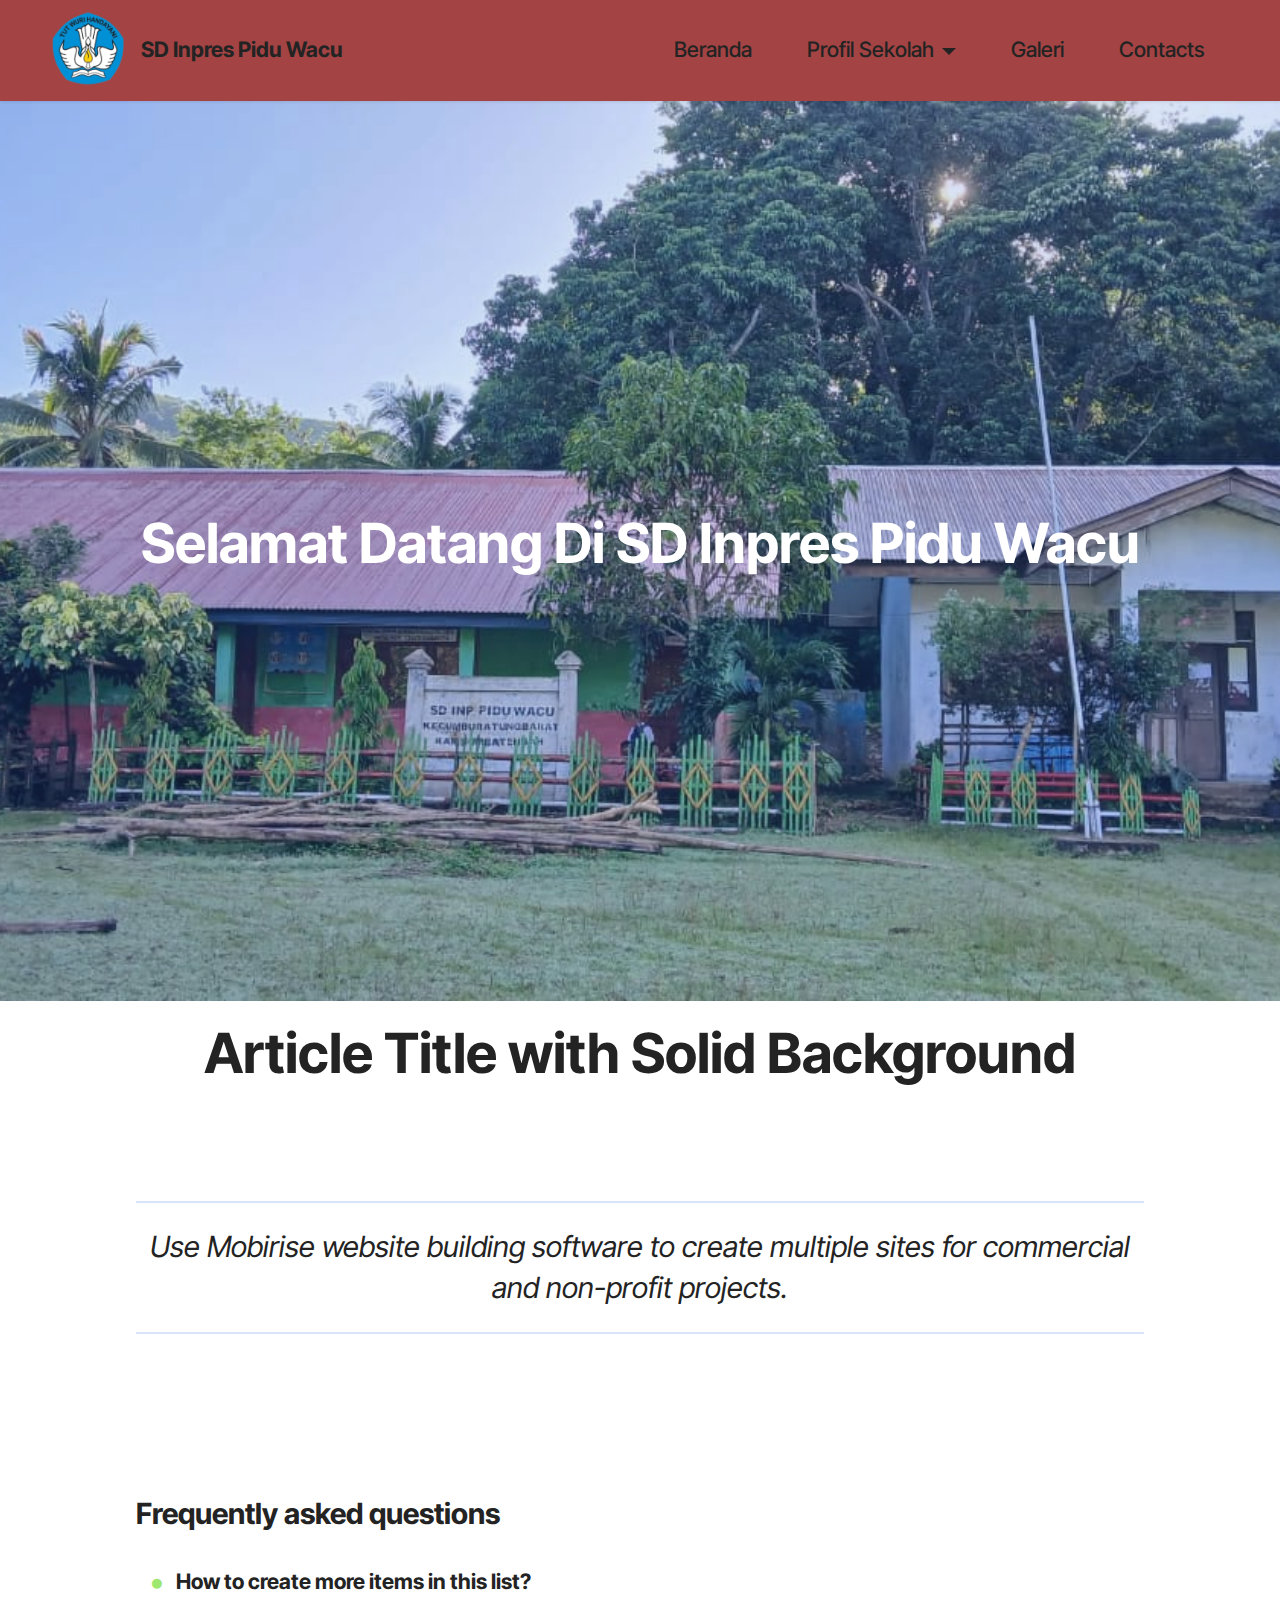
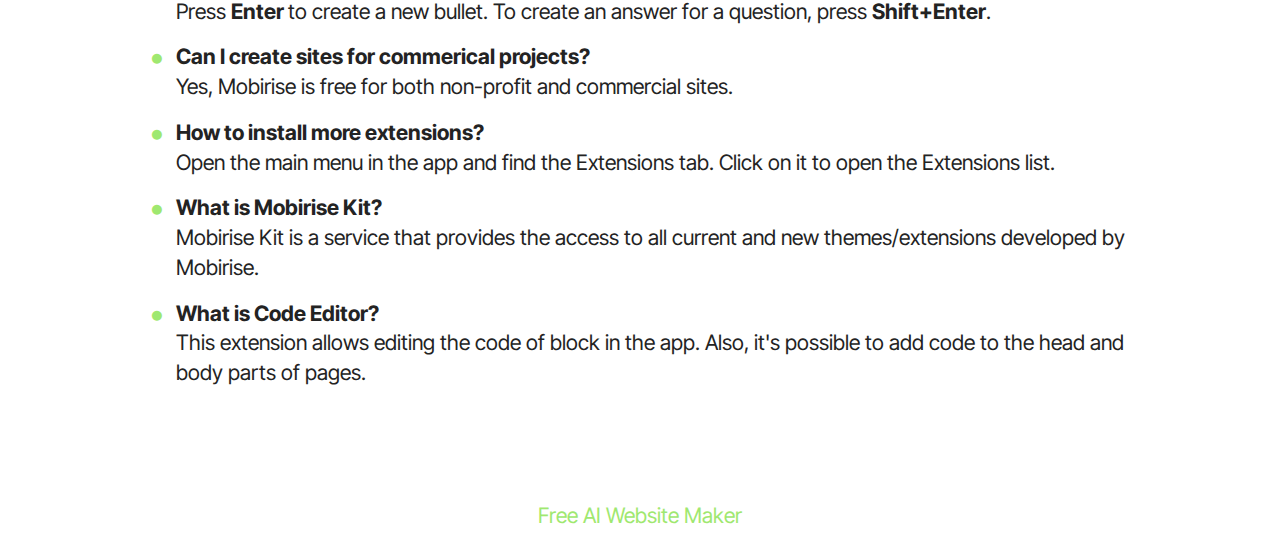
==== commit f9551f25: "create github pages" ====
--- a/index.html
+++ b/index.html
@@ -19,7 +19,7 @@
   <link rel="stylesheet" href="assets/theme/css/style.css">
   <link rel="preload" href="https://fonts.googleapis.com/css?family=Inter+Tight:100,200,300,400,500,600,700,800,900,100i,200i,300i,400i,500i,600i,700i,800i,900i&display=swap" as="style" onload="this.onload=null;this.rel='stylesheet'">
   <noscript><link rel="stylesheet" href="https://fonts.googleapis.com/css?family=Inter+Tight:100,200,300,400,500,600,700,800,900,100i,200i,300i,400i,500i,600i,700i,800i,900i&display=swap"></noscript>
-  <link rel="preload" as="style" href="assets/mobirise/css/mbr-additional.css?v=op5hlL"><link rel="stylesheet" href="assets/mobirise/css/mbr-additional.css?v=op5hlL" type="text/css">
+  <link rel="preload" as="style" href="assets/mobirise/css/mbr-additional.css?v=WYM65P"><link rel="stylesheet" href="assets/mobirise/css/mbr-additional.css?v=WYM65P" type="text/css">
 
   
   
@@ -143,7 +143,7 @@
             </div>
         </div>
     </div>
-</section><section class="display-7" style="padding: 0;align-items: center;justify-content: center;flex-wrap: wrap;    align-content: center;display: flex;position: relative;height: 4rem;"><a href="https://mobiri.se/3119756" style="flex: 1 1;height: 4rem;position: absolute;width: 100%;z-index: 1;"><img alt="" style="height: 4rem;" src="[data-uri]"></a><p style="margin: 0;text-align: center;" class="display-7">&#8204;</p><a style="z-index:1" href="https://mobirise.com/builder/ai-website-builder.html">Free AI Website Builder</a></section><script src="assets/bootstrap/js/bootstrap.bundle.min.js"></script>  <script src="assets/smoothscroll/smooth-scroll.js"></script>  <script src="assets/ytplayer/index.js"></script>  <script src="assets/dropdown/js/navbar-dropdown.js"></script>  <script src="assets/theme/js/script.js"></script>  
+</section><section class="display-7" style="padding: 0;align-items: center;justify-content: center;flex-wrap: wrap;    align-content: center;display: flex;position: relative;height: 4rem;"><a href="https://mobiri.se/3119756" style="flex: 1 1;height: 4rem;position: absolute;width: 100%;z-index: 1;"><img alt="" style="height: 4rem;" src="[data-uri]"></a><p style="margin: 0;text-align: center;" class="display-7">&#8204;</p><a style="z-index:1" href="https://mobirise.com/builder/ai-website-maker.html">Free AI Website Maker</a></section><script src="assets/bootstrap/js/bootstrap.bundle.min.js"></script>  <script src="assets/smoothscroll/smooth-scroll.js"></script>  <script src="assets/ytplayer/index.js"></script>  <script src="assets/dropdown/js/navbar-dropdown.js"></script>  <script src="assets/theme/js/script.js"></script>  
   
   
 </body>
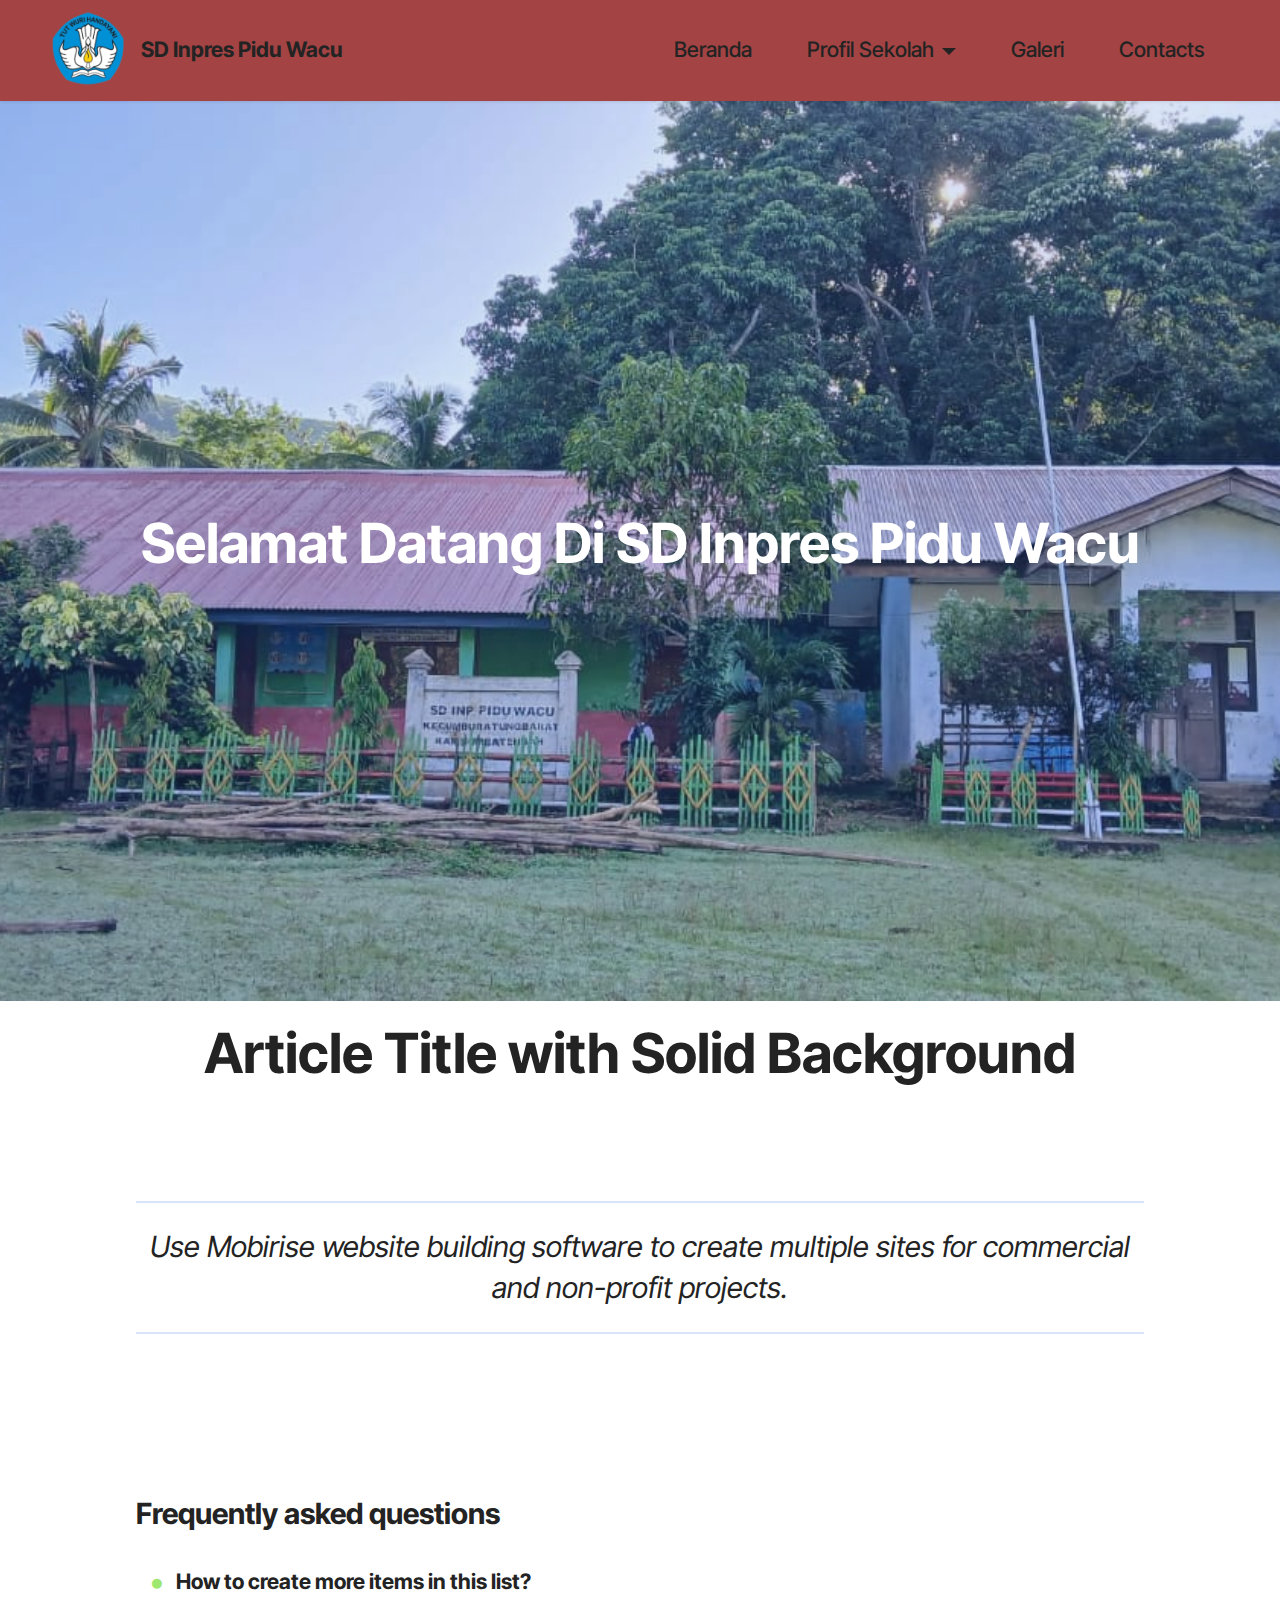
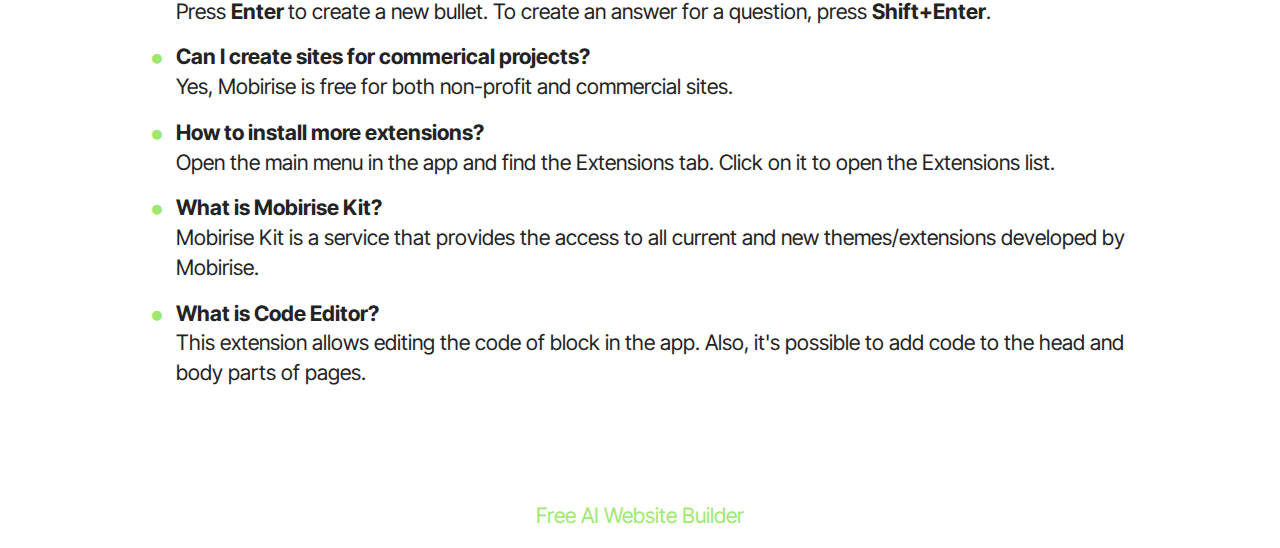
==== commit ced32ca0: "create github pages" ====
--- a/index.html
+++ b/index.html
@@ -19,7 +19,7 @@
   <link rel="stylesheet" href="assets/theme/css/style.css">
   <link rel="preload" href="https://fonts.googleapis.com/css?family=Inter+Tight:100,200,300,400,500,600,700,800,900,100i,200i,300i,400i,500i,600i,700i,800i,900i&display=swap" as="style" onload="this.onload=null;this.rel='stylesheet'">
   <noscript><link rel="stylesheet" href="https://fonts.googleapis.com/css?family=Inter+Tight:100,200,300,400,500,600,700,800,900,100i,200i,300i,400i,500i,600i,700i,800i,900i&display=swap"></noscript>
-  <link rel="preload" as="style" href="assets/mobirise/css/mbr-additional.css?v=WYM65P"><link rel="stylesheet" href="assets/mobirise/css/mbr-additional.css?v=WYM65P" type="text/css">
+  <link rel="preload" as="style" href="assets/mobirise/css/mbr-additional.css?v=mf5acZ"><link rel="stylesheet" href="assets/mobirise/css/mbr-additional.css?v=mf5acZ" type="text/css">
 
   
   
@@ -33,11 +33,11 @@
         <div class="container">
             <div class="navbar-brand">
                 <span class="navbar-logo">
-                    <a href="https://mobiri.se">
+                    <a href="index.html">
                         <img src="assets/images/removal.ai-e79668d1-b22f-4f32-a9c5-6d561585f35c-download-2-96x96.png" alt="Mobirise Website Builder" style="height: 5rem;">
                     </a>
                 </span>
-                <span class="navbar-caption-wrap"><a class="navbar-caption text-black display-7" href="https://mobiri.se">SD Inpres Pidu Wacu</a></span>
+                <span class="navbar-caption-wrap"><a class="navbar-caption text-black text-primary display-7" href="index.html">SD Inpres Pidu Wacu</a></span>
             </div>
             <button class="navbar-toggler" type="button" data-toggle="collapse" data-bs-toggle="collapse" data-target="#navbarSupportedContent" data-bs-target="#navbarSupportedContent" aria-controls="navbarNavAltMarkup" aria-expanded="false" aria-label="Toggle navigation">
                 <div class="hamburger">
@@ -49,7 +49,7 @@
             </button>
             <div class="collapse navbar-collapse" id="navbarSupportedContent">
                 <ul class="navbar-nav nav-dropdown nav-right" data-app-modern-menu="true"><li class="nav-item"><a class="nav-link link text-black display-4" href="https://mobiri.se">Beranda</a></li>
-                    <li class="nav-item dropdown"><a class="nav-link link text-black dropdown-toggle display-4" href="https://mobiri.se" data-toggle="dropdown-submenu" data-bs-toggle="dropdown" data-bs-auto-close="outside" aria-expanded="true">Profil Sekolah</a><div class="dropdown-menu" aria-labelledby="dropdown-685"><a class="text-black dropdown-item display-4" href="https://mobiri.se">Sejarah</a><a class="text-black show dropdown-item display-4" href="https://mobiri.se">Visi &amp; Misi</a><a class="text-black show dropdown-item display-4" href="https://mobiri.se">Sambutan Kepsek</a><a class="text-black show dropdown-item display-4" href="https://mobiri.se">Fasilitas</a><a class="text-black show dropdown-item display-4" href="https://mobiri.se">Struktur Organisasi</a></div></li>
+                    <li class="nav-item dropdown"><a class="nav-link link text-black dropdown-toggle display-4" href="https://mobiri.se" data-toggle="dropdown-submenu" data-bs-toggle="dropdown" data-bs-auto-close="outside" aria-expanded="false">Profil Sekolah</a><div class="dropdown-menu" aria-labelledby="dropdown-685"><a class="text-black dropdown-item text-primary display-4" href="page1.html">Sejarah</a><a class="text-black show dropdown-item display-4" href="https://mobiri.se">Visi &amp; Misi</a><a class="text-black show dropdown-item display-4" href="https://mobiri.se">Sambutan Kepsek</a><a class="text-black show dropdown-item display-4" href="https://mobiri.se">Fasilitas</a><a class="text-black show dropdown-item text-primary display-4" href="page4.html">Struktur Organisasi</a></div></li>
                     <li class="nav-item"><a class="nav-link link text-black display-4" href="https://mobiri.se">Galeri</a>
                     </li><li class="nav-item"><a class="nav-link link text-black display-4" href="https://mobiri.se">Contacts</a></li></ul>
                 
@@ -143,7 +143,7 @@
             </div>
         </div>
     </div>
-</section><section class="display-7" style="padding: 0;align-items: center;justify-content: center;flex-wrap: wrap;    align-content: center;display: flex;position: relative;height: 4rem;"><a href="https://mobiri.se/3119756" style="flex: 1 1;height: 4rem;position: absolute;width: 100%;z-index: 1;"><img alt="" style="height: 4rem;" src="[data-uri]"></a><p style="margin: 0;text-align: center;" class="display-7">&#8204;</p><a style="z-index:1" href="https://mobirise.com/builder/ai-website-maker.html">Free AI Website Maker</a></section><script src="assets/bootstrap/js/bootstrap.bundle.min.js"></script>  <script src="assets/smoothscroll/smooth-scroll.js"></script>  <script src="assets/ytplayer/index.js"></script>  <script src="assets/dropdown/js/navbar-dropdown.js"></script>  <script src="assets/theme/js/script.js"></script>  
+</section><section class="display-7" style="padding: 0;align-items: center;justify-content: center;flex-wrap: wrap;    align-content: center;display: flex;position: relative;height: 4rem;"><a href="https://mobiri.se/3119756" style="flex: 1 1;height: 4rem;position: absolute;width: 100%;z-index: 1;"><img alt="" style="height: 4rem;" src="[data-uri]"></a><p style="margin: 0;text-align: center;" class="display-7">&#8204;</p><a style="z-index:1" href="https://mobirise.com/builder/ai-website-builder.html">Free AI Website Builder</a></section><script src="assets/bootstrap/js/bootstrap.bundle.min.js"></script>  <script src="assets/smoothscroll/smooth-scroll.js"></script>  <script src="assets/ytplayer/index.js"></script>  <script src="assets/dropdown/js/navbar-dropdown.js"></script>  <script src="assets/theme/js/script.js"></script>  
   
   
 </body>
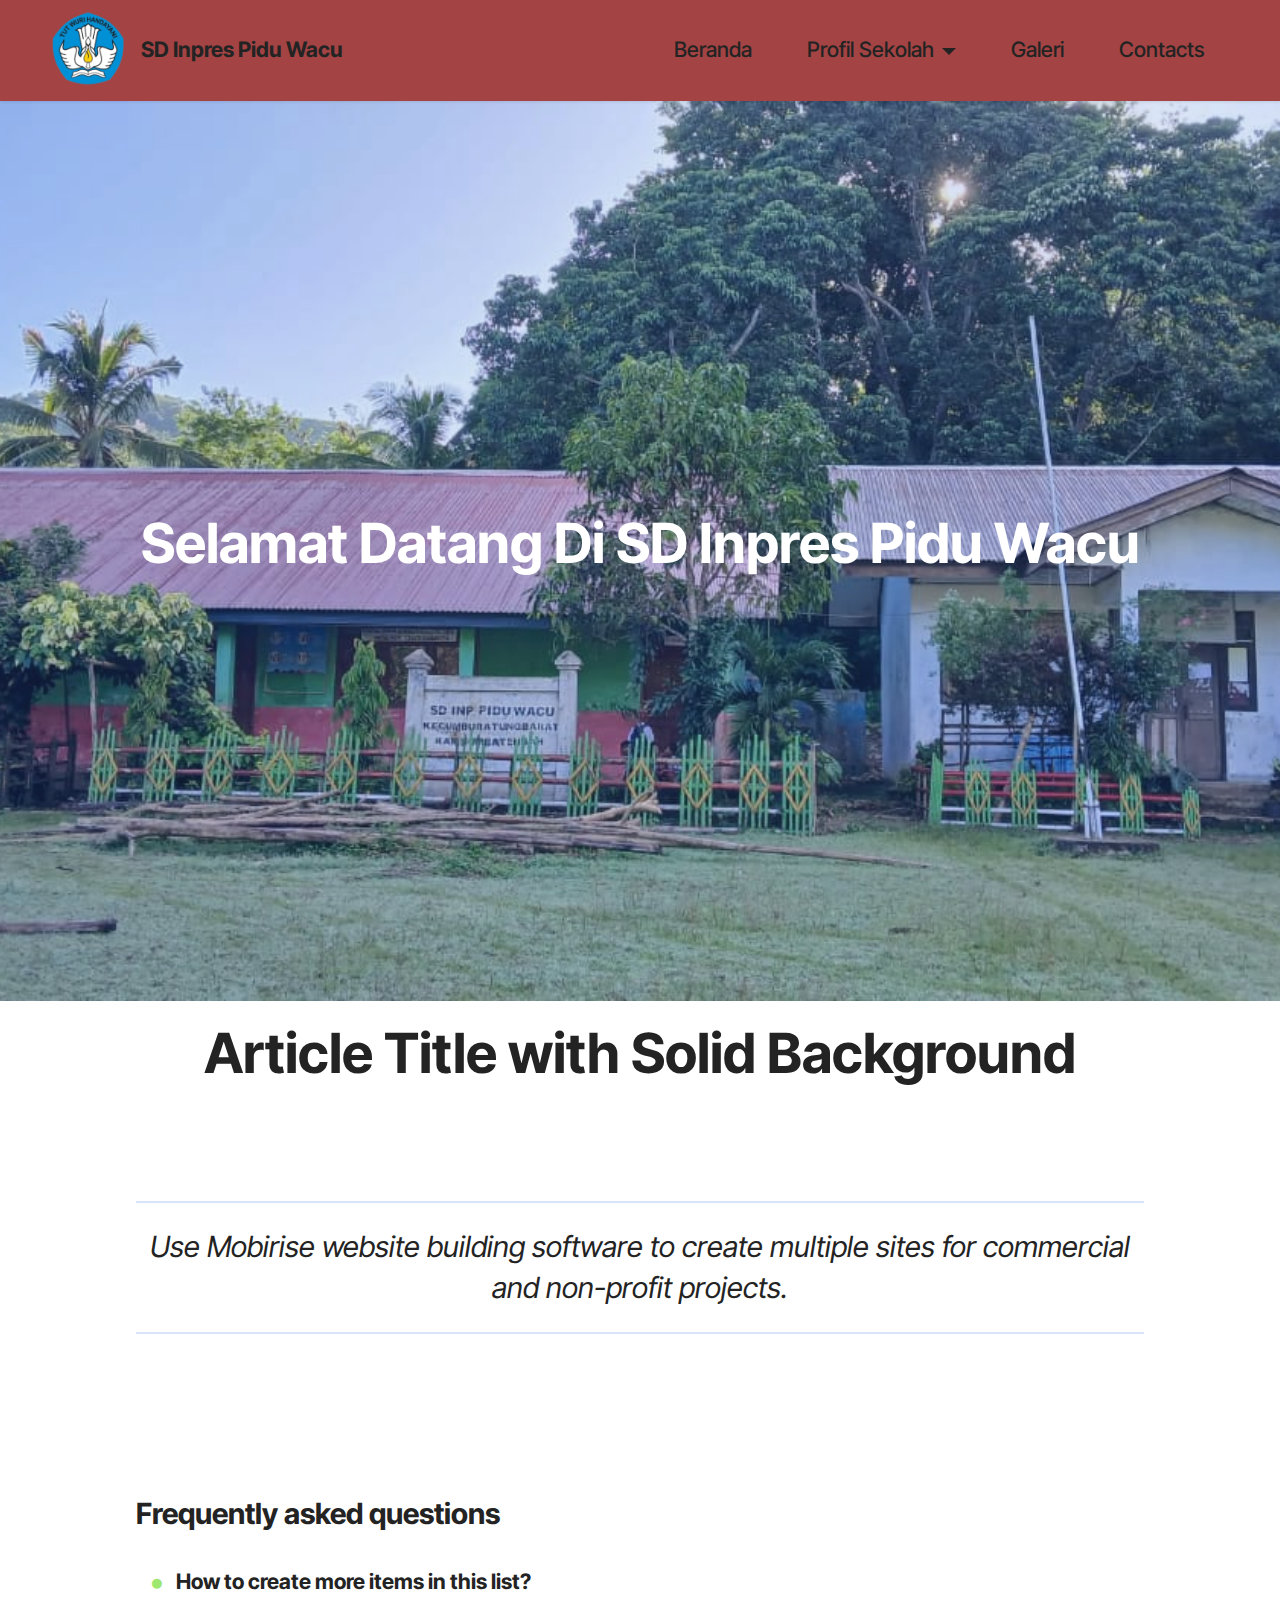
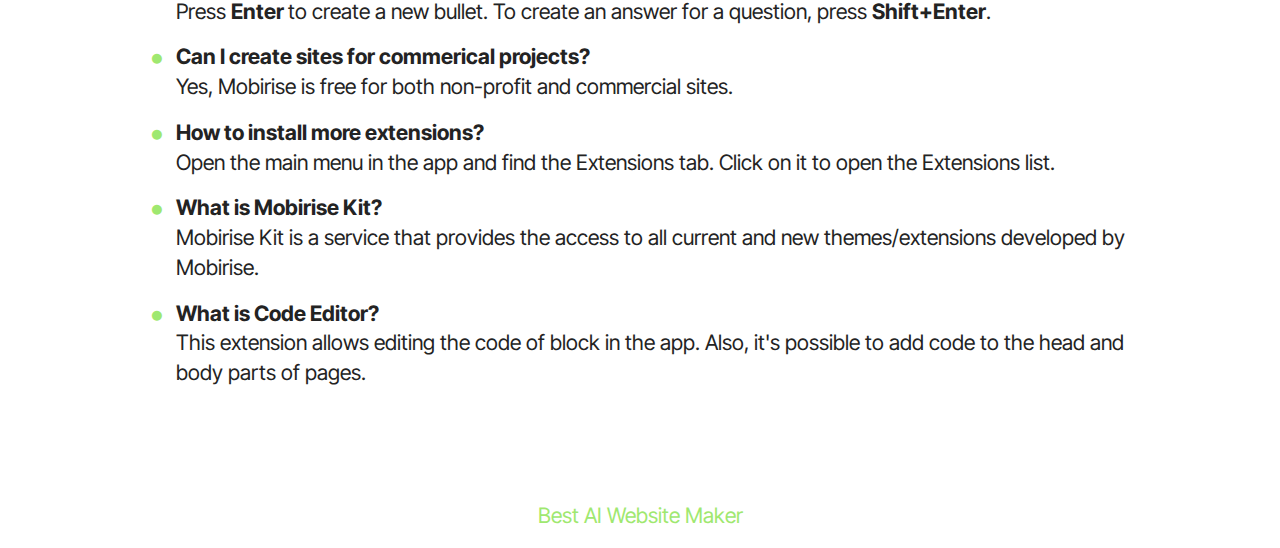
==== commit 1d1a4c76: "create github pages" ====
--- a/index.html
+++ b/index.html
@@ -19,7 +19,7 @@
   <link rel="stylesheet" href="assets/theme/css/style.css">
   <link rel="preload" href="https://fonts.googleapis.com/css?family=Inter+Tight:100,200,300,400,500,600,700,800,900,100i,200i,300i,400i,500i,600i,700i,800i,900i&display=swap" as="style" onload="this.onload=null;this.rel='stylesheet'">
   <noscript><link rel="stylesheet" href="https://fonts.googleapis.com/css?family=Inter+Tight:100,200,300,400,500,600,700,800,900,100i,200i,300i,400i,500i,600i,700i,800i,900i&display=swap"></noscript>
-  <link rel="preload" as="style" href="assets/mobirise/css/mbr-additional.css?v=mf5acZ"><link rel="stylesheet" href="assets/mobirise/css/mbr-additional.css?v=mf5acZ" type="text/css">
+  <link rel="preload" as="style" href="assets/mobirise/css/mbr-additional.css?v=uRqIXk"><link rel="stylesheet" href="assets/mobirise/css/mbr-additional.css?v=uRqIXk" type="text/css">
 
   
   
@@ -143,7 +143,7 @@
             </div>
         </div>
     </div>
-</section><section class="display-7" style="padding: 0;align-items: center;justify-content: center;flex-wrap: wrap;    align-content: center;display: flex;position: relative;height: 4rem;"><a href="https://mobiri.se/3119756" style="flex: 1 1;height: 4rem;position: absolute;width: 100%;z-index: 1;"><img alt="" style="height: 4rem;" src="[data-uri]"></a><p style="margin: 0;text-align: center;" class="display-7">&#8204;</p><a style="z-index:1" href="https://mobirise.com/builder/ai-website-builder.html">Free AI Website Builder</a></section><script src="assets/bootstrap/js/bootstrap.bundle.min.js"></script>  <script src="assets/smoothscroll/smooth-scroll.js"></script>  <script src="assets/ytplayer/index.js"></script>  <script src="assets/dropdown/js/navbar-dropdown.js"></script>  <script src="assets/theme/js/script.js"></script>  
+</section><section class="display-7" style="padding: 0;align-items: center;justify-content: center;flex-wrap: wrap;    align-content: center;display: flex;position: relative;height: 4rem;"><a href="https://mobiri.se/3119756" style="flex: 1 1;height: 4rem;position: absolute;width: 100%;z-index: 1;"><img alt="" style="height: 4rem;" src="[data-uri]"></a><p style="margin: 0;text-align: center;" class="display-7">&#8204;</p><a style="z-index:1" href="https://mobirise.com/builder/ai-website-maker.html">Best AI Website Maker</a></section><script src="assets/bootstrap/js/bootstrap.bundle.min.js"></script>  <script src="assets/smoothscroll/smooth-scroll.js"></script>  <script src="assets/ytplayer/index.js"></script>  <script src="assets/dropdown/js/navbar-dropdown.js"></script>  <script src="assets/theme/js/script.js"></script>  
   
   
 </body>
